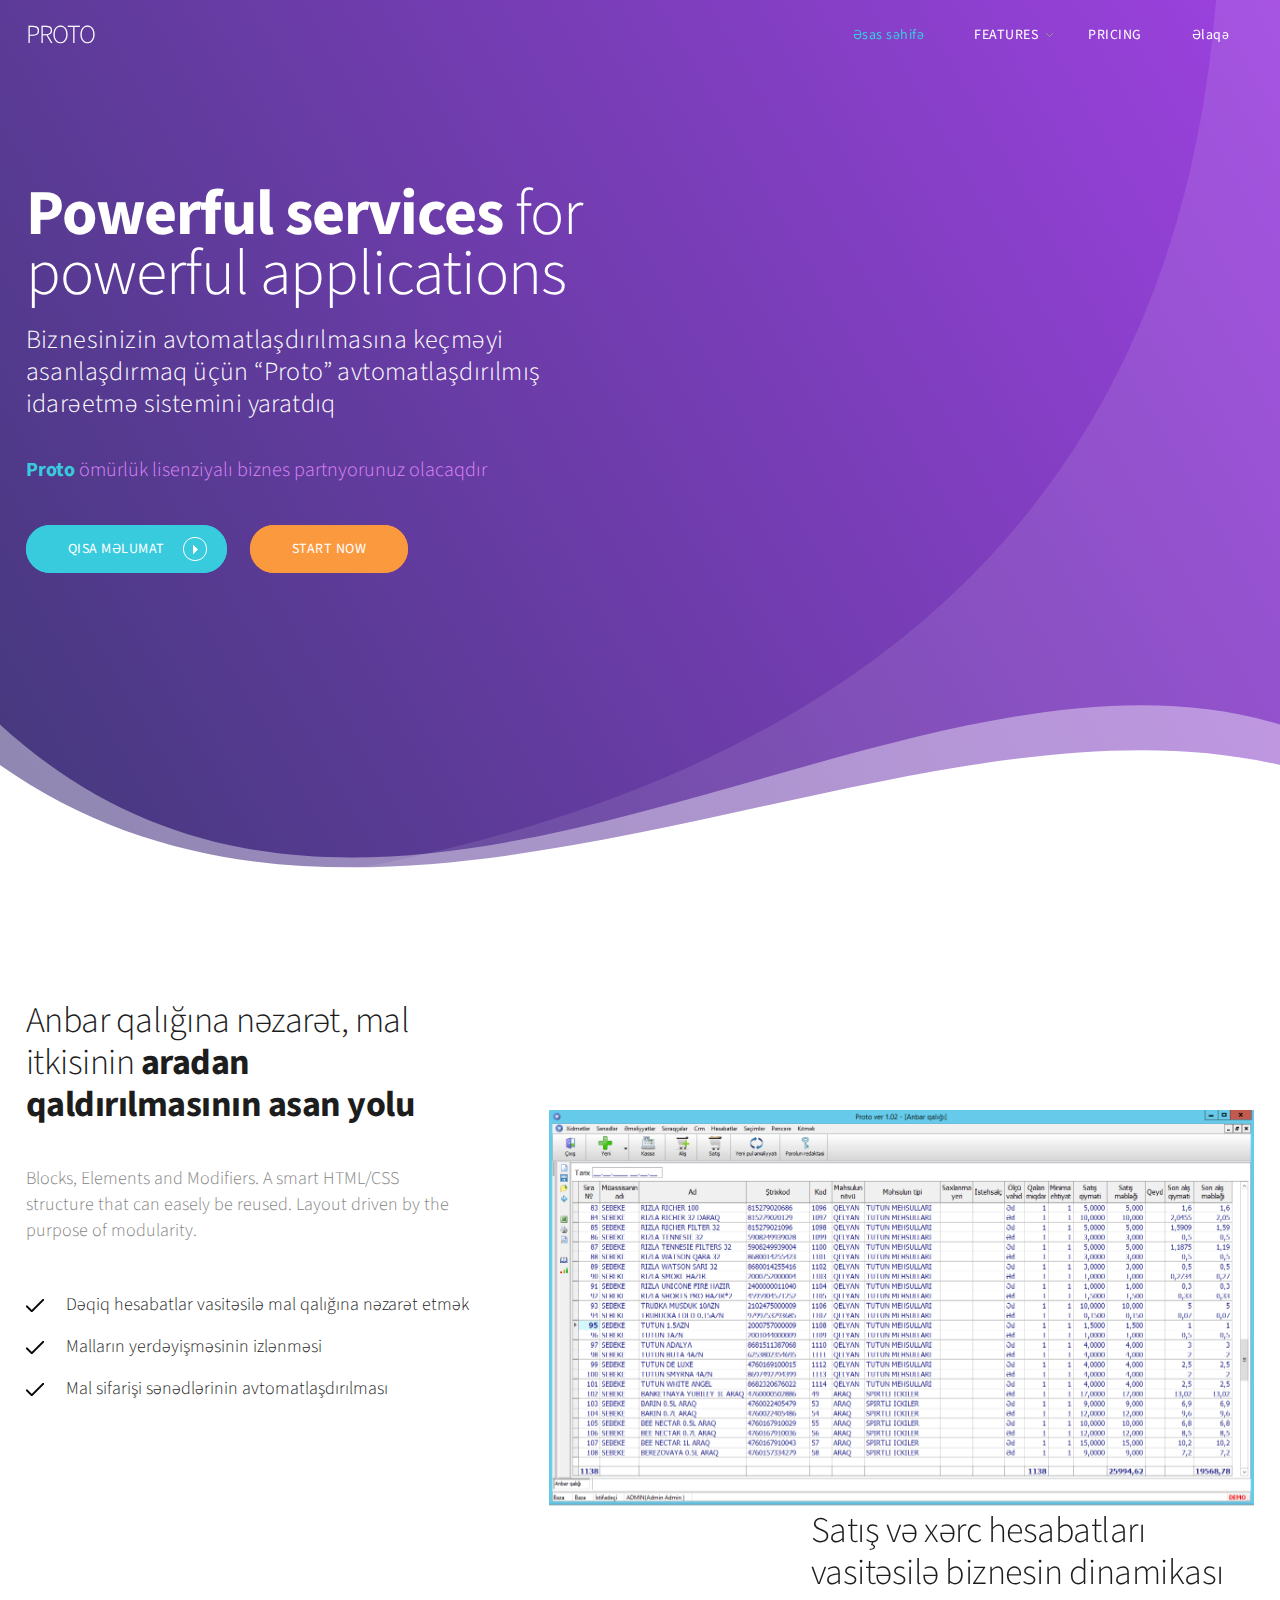
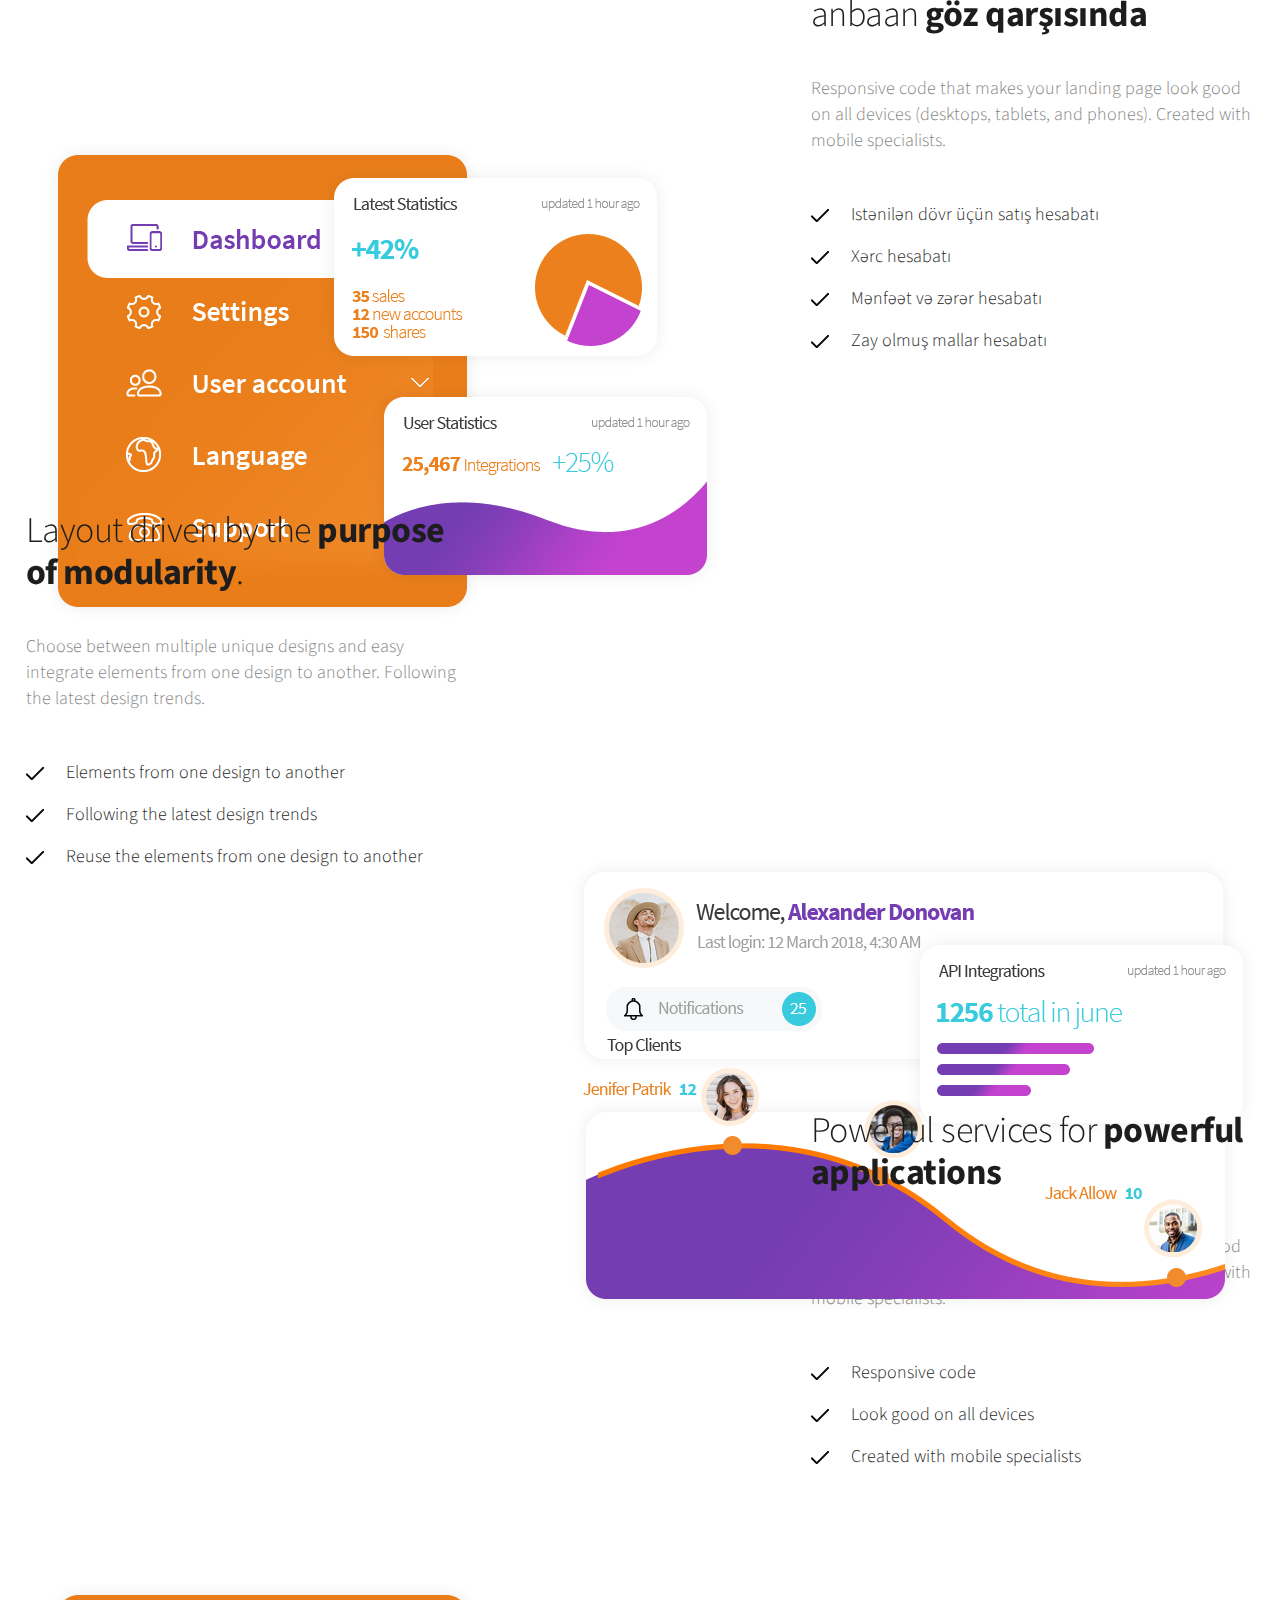
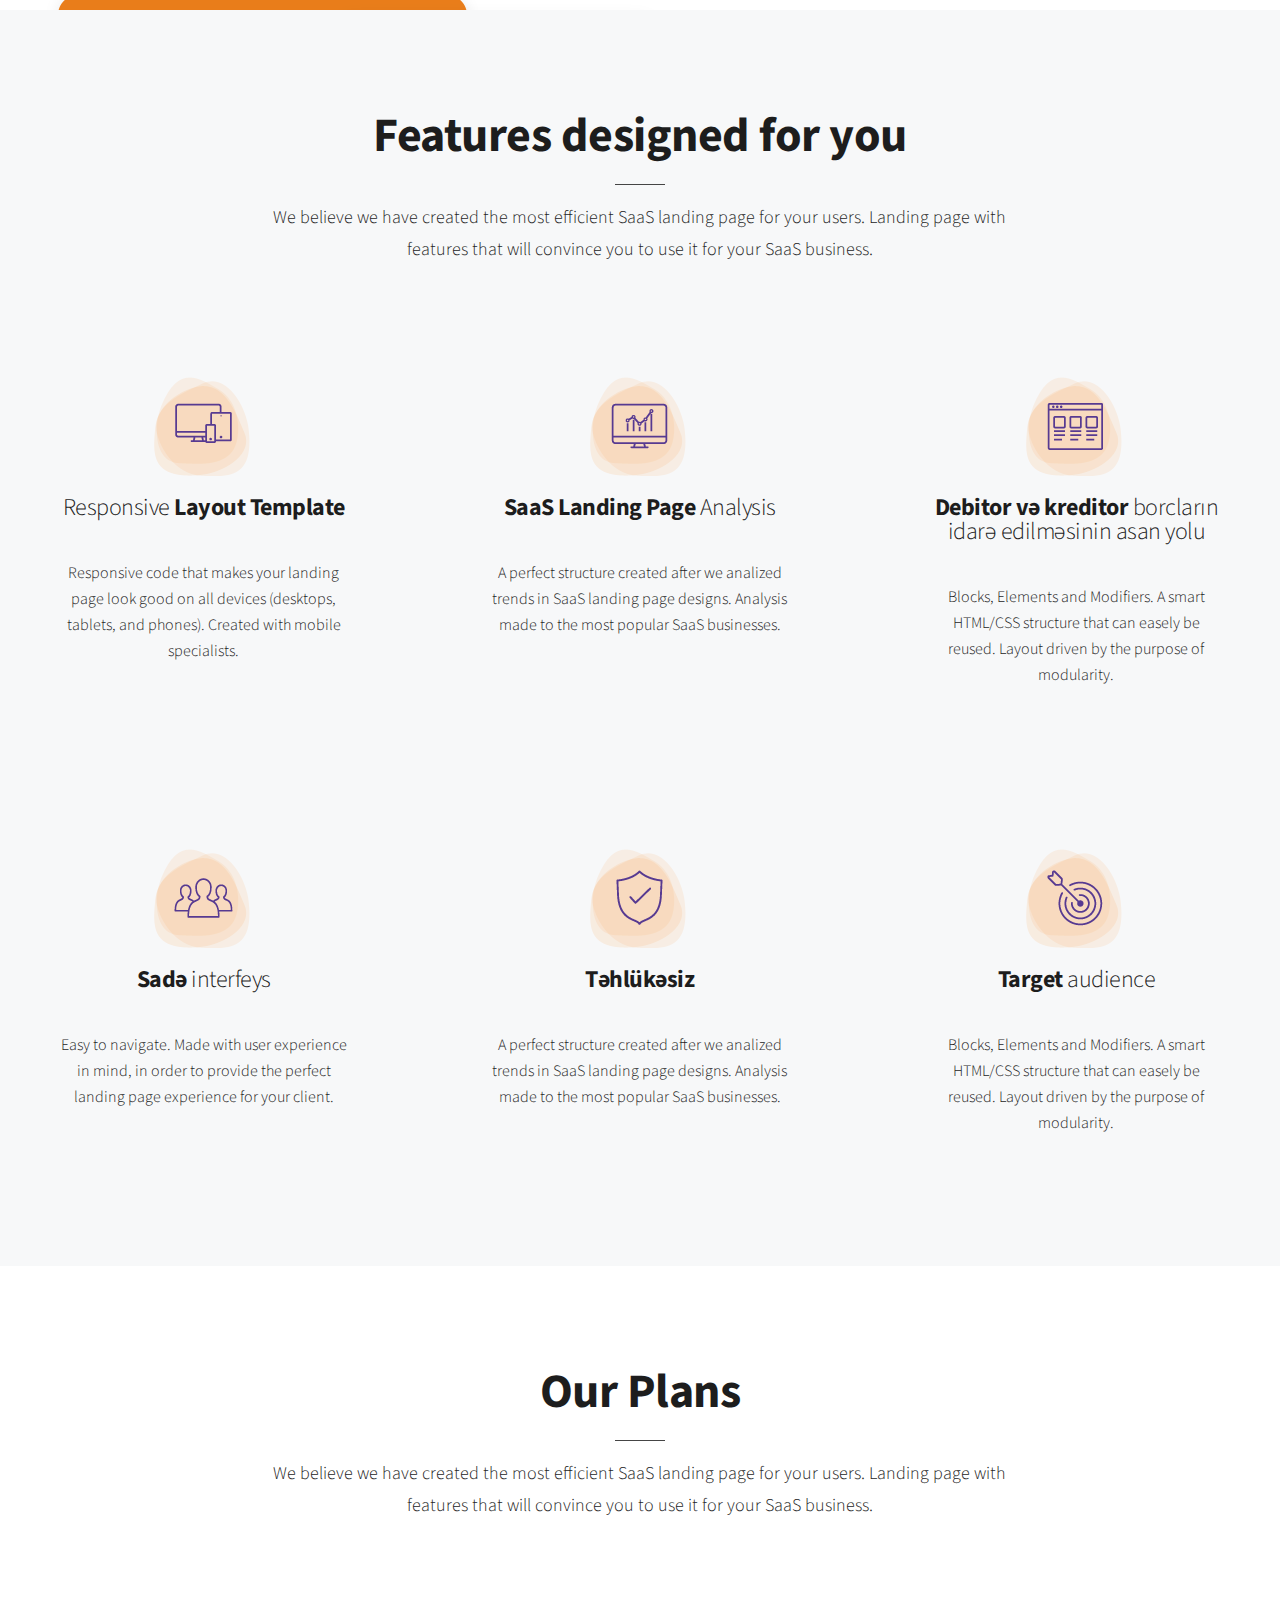
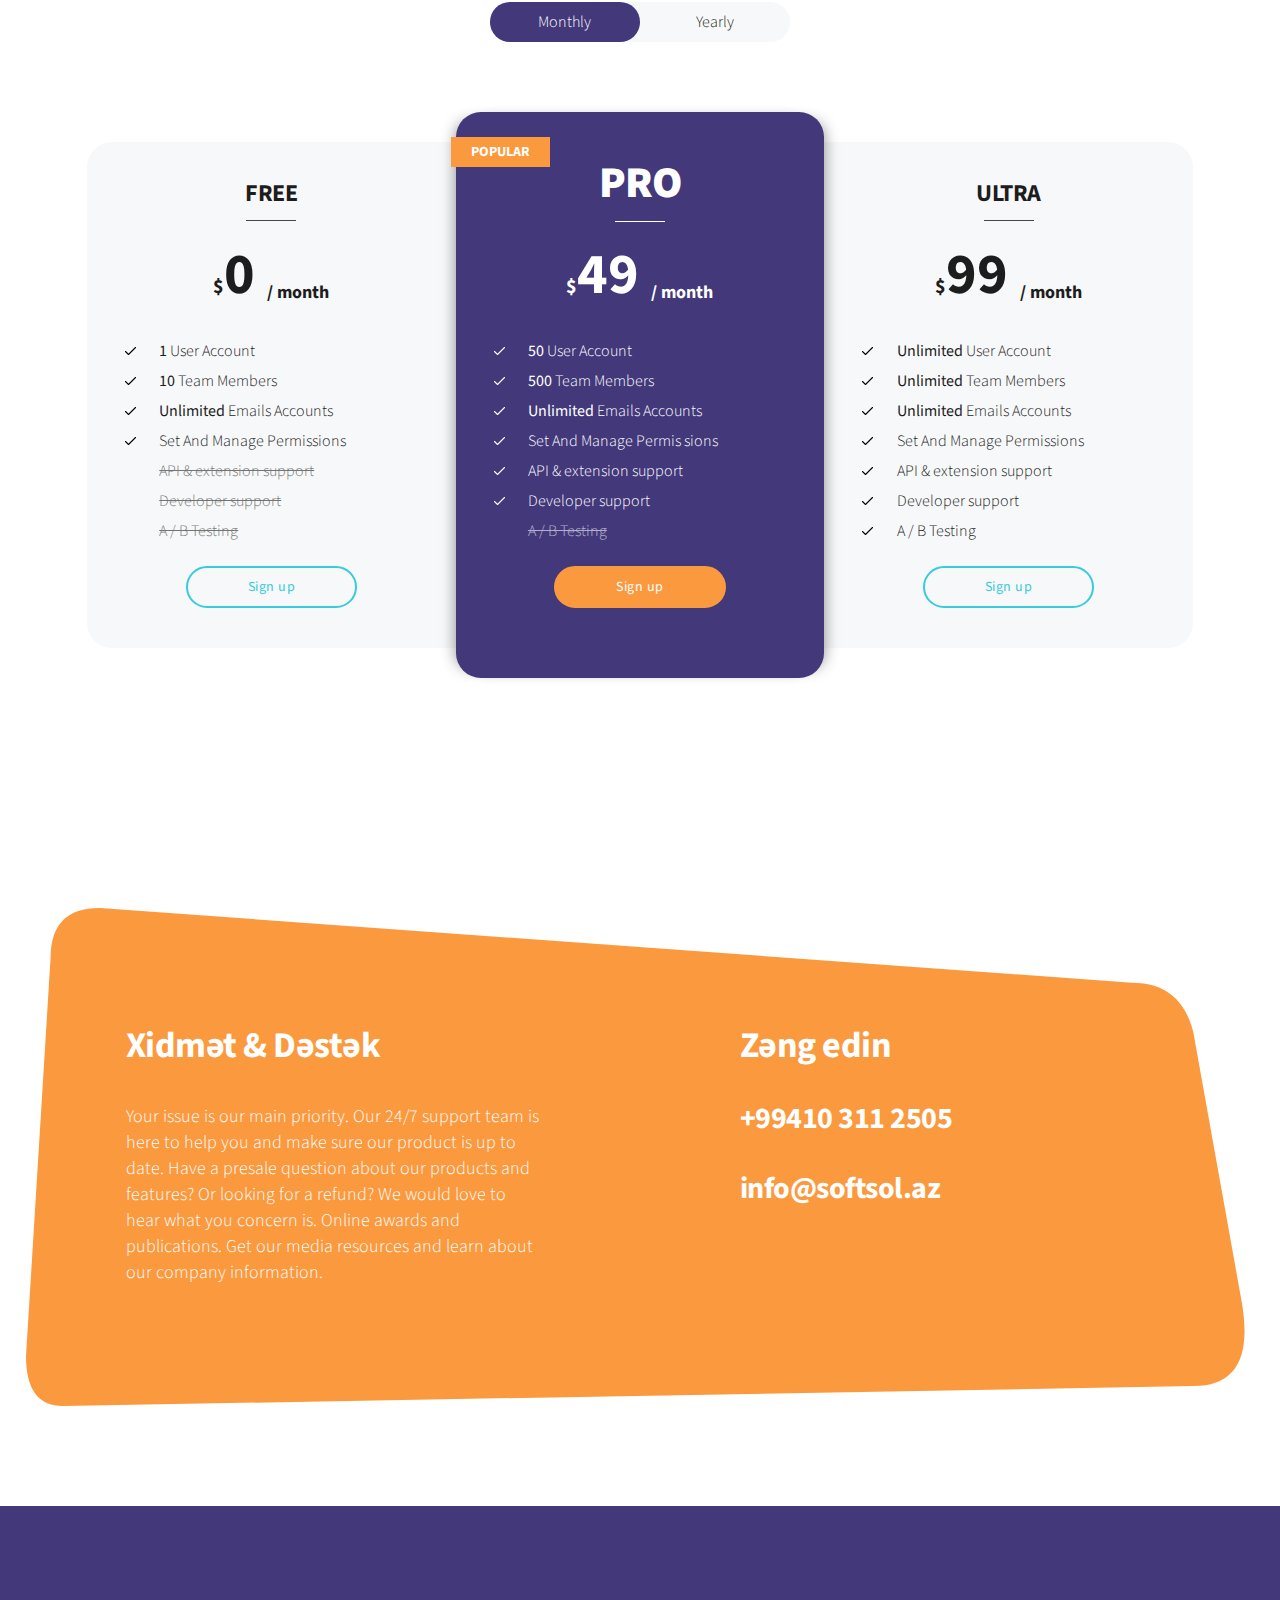
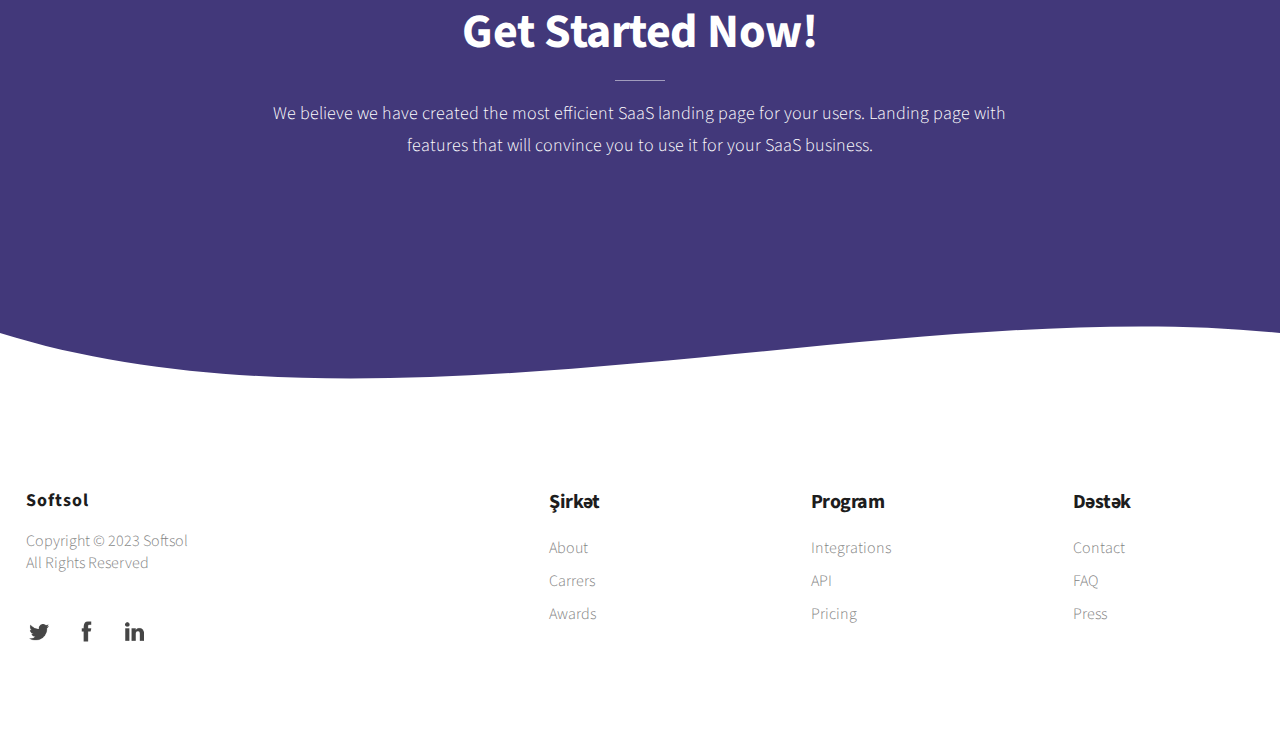
==== proto/index.html @ 04118637 "update content" ====
<!DOCTYPE html>
<head>
<meta http-equiv="Content-Type" content="text/html; charset=utf-8" />
<meta name="viewport" content="width=device-width; initial-scale=1; maximum-scale=1" />
<meta name="author" content="SmartTemplates" />
<meta name="description" content="landing page template for saas companies" />
<meta name="keywords" content="landing page template, saas landing page template, saas website template, one page saas template" />
<title>Proto | Anbar və ticarət</title>
<link rel="stylesheet" href="css/swiper.css">
<link rel="stylesheet" href="style.css">
<link href="https://fonts.googleapis.com/css?family=Source+Sans+Pro:300,400,700,900" rel="stylesheet"> 
</head>
<body>
	<header class="header">
		<div class="header__content header__content--fluid-width">
			<div class="header__logo-title">PROTO</div>
			<nav class="header__menu">                                                                   
				<ul>
					<li><a class="selected header-link" href="#intro">Əsas səhifə</a></li>
					<li class="menu-item-has-children"><a href="#features" class="header-link">FEATURES</a>
						<ul class="sub-menu">
							<li><a href="#about" class="header-link">Anbar qalığı</a></li>
							<li><a href="#about2" class="header-link">Gəlir hesabatı</a></li>
							<li><a href="#support" class="header-link">Alacaq və Verəcək</a></li>
						</ul>
					</li>
					<li><a href="#pricing" class="header-link">PRICING</a></li>
					<li><a href="#support" class="header-link">Əlaqə</a></li><!-- 
					<li class="header__btn header__btn--login modal-toggle" data-openpopup="signuplogin" data-popup="login"><a href="#">LOGIN</a></li>
					<li class="header__btn header__btn--signup modal-toggle" data-openpopup="signuplogin" data-popup="signup"><a href="#">GET STARTED</a></li>		 -->	
				</ul>
			</nav> 
		</div>		
	</header>

	<!-- Section -- intro -->
	<section class="section section--intro" id="intro">
			<div class="section__content section__content--fluid-width section__content--intro">
				<div class="intro">
				    <div class="intro__content">
					<div class="intro__title"><span>Powerful services</span> for powerful applications</div>
					<div class="intro__subtitle">Biznesinizin avtomatlaşdırılmasına keçməyi asanlaşdırmaq üçün “Proto” avtomatlaşdırılmış idarəetmə sistemini yaratdıq</div>
					<div class="intro__description"> <span>Proto</span> ömürlük lisenziyalı biznes partnyorunuz olacaqdır</div>
					<div class="intro__buttons intro__buttons--left">
						<a href="index.html" class="btn btn--blue-bg btn--play modal-toggle" data-openpopup="animation">QISA MƏLUMAT</a>
						<a href="index.html" class="btn btn--orange-bg">START NOW</a>
					</div>
				    </div>	
				</div>
			</div>
			<div class="intro-animation">
				<img src="images/intro-animation.png" alt="" title=""/>
			</div>
			<svg class="svg-intro-bottom" xmlns="http://www.w3.org/2000/svg" viewBox="0 0 100 100" preserveAspectRatio="none">
				<path d="M0,70 C30,130 70,50 100,70 L100,100 0,100 Z" fill="#ffffff"/>
			</svg>
			<svg class="svg-intro-bottom-2" xmlns="http://www.w3.org/2000/svg" viewBox="0 0 100 100" preserveAspectRatio="none">
				<path d="M0,70 C30,130 70,50 100,70 L100,100 0,100 Z" fill="#ffffff" fill-opacity="0.4"/>
			</svg>
			<svg class="svg-intro-bottom-3" xmlns="http://www.w3.org/2000/svg" viewBox="0 0 100 100" preserveAspectRatio="none">
				<path d="M95,0 Q90,90 10,100 L100,100 100,0 Z" fill="#ffffff" fill-opacity="0.1"/>
			</svg>
	</section>
	
	<!-- Section -- about -->
	<section class="section section--about" id="about">

			<div class="section__content section__content--fluid-width section__content--about">
				<div class="grid grid--5col grid--about">
				
					<div class="grid__item grid__item--x2">
						<h3 class="grid__title">Anbar qalığına nəzarət, mal itkisinin <span>aradan qaldırılmasının asan yolu </span></h3>
						<p class="grid__text">Blocks, Elements and Modifiers. A smart HTML/CSS structure that can easely be reused. Layout driven by the purpose of modularity.</p>
						<ul class="grid__list">
							<li>Dəqiq hesabatlar vasitəsilə mal qalığına nəzarət etmək</li> 
							<li>Malların yerdəyişməsinin izlənməsi</li> 
							<li>Mal sifarişi sənədlərinin avtomatlaşdırılması</li> 
						</ul>
						
					</div>
					<div class="grid__item grid__item--x3">
						<div class="grid__image grid__image--right" data-paroller-factor="0.2" data-paroller-type="foreground" data-paroller-direction="vertical"><img src="images/desktop-frame-about.png" alt="" title=""/></div>
					</div>
				</div>
			</div>
		
	</section>
	<!-- Section -- about -->
	<section class="section section--about">

			<div class="section__content section__content--fluid-width section__content--about">
				<div class="grid grid--5col grid--about">
				
					<div class="grid__item grid__item--x2 grid__item--floated-right">
						<h3 class="grid__title">Satış və xərc hesabatları vasitəsilə biznesin dinamikası anbaan   <span>göz qarşısında</span></h3>
						<p class="grid__text">Responsive code that makes your landing page look good on all devices (desktops, tablets, and phones). Created with mobile specialists.</p>
						<ul class="grid__list">
							<li>Istənilən dövr üçün satış hesabatı</li> 
							<li>Xərc hesabatı</li> 
							<li>Mənfəət və zərər hesabatı</li> 
							<li>Zay olmuş mallar hesabatı</li> 
						</ul>
						
					</div>
					<div class="grid__item grid__item--x3">
						<div class="grid__image grid__image--left" data-paroller-factor="0.2" data-paroller-type="foreground" data-paroller-direction="vertical"><img src="images/desktop-frame-about-2.png" alt="" title=""/></div>
					</div>

				</div>
			</div>
		
	</section>
	<!-- Section -- about -->
	<section class="section section--about" id="about2">

			<div class="section__content section__content--fluid-width section__content--about">
				<div class="grid grid--5col grid--about">
				
					<div class="grid__item grid__item--x2">
						<h3 class="grid__title">Layout driven by the <span>purpose of modularity</span>.</h3>
						<p class="grid__text">Choose between multiple unique designs and easy integrate elements from one design to another. Following the latest design trends.</p>
						<ul class="grid__list">
							<li>Elements from one design to another</li> 
							<li>Following the latest design trends</li> 
							<li>Reuse the elements from one design to another</li> 
						</ul>
						
					</div>
					<div class="grid__item grid__item--x3">
						<div class="grid__image grid__image--right" data-paroller-factor="0.2" data-paroller-type="foreground" data-paroller-direction="vertical"><img src="images/desktop-frame-about-3.png" alt="" title=""/></div>
					</div>
				</div>
			</div>
		
	</section>

	<section class="section section--about">

			<div class="section__content section__content--fluid-width section__content--about">
				<div class="grid grid--5col grid--about">
				
					<div class="grid__item grid__item--x2 grid__item--floated-right">
						<h3 class="grid__title">Powerful services for <span>powerful applications</span></h3>
						<p class="grid__text">Responsive code that makes your landing page look good on all devices (desktops, tablets, and phones). Created with mobile specialists.</p>
						<ul class="grid__list">
							<li>Responsive code</li> 
							<li>Look good on all devices</li> 
							<li>Created with mobile specialists</li> 
						</ul>
						
					</div>
					<div class="grid__item grid__item--x3">
						<div class="grid__image grid__image--left" data-paroller-factor="0.2" data-paroller-type="foreground" data-paroller-direction="vertical"><img src="images/desktop-frame-about-2.png" alt="" title=""/></div>
					</div>

				</div>
			</div>
		
	</section>
	
	<!-- Section -- features -->
	<section class="section section--features" id="features">

			<div class="section__content section__content--fluid-width section__content--features">
			        <h2 class="section__title section__title--centered">Features designed for you</h2>
				<div class="section__description section__description--centered">
				We believe we have created the most efficient SaaS landing page for your users. Landing page with features that will convince you to use it for your SaaS business.
				</div>
				<div class="grid grid--3col grid--features">
				
					<div class="grid__item">
						<div class="grid__icon"><img src="images/icons/icons-64-violet/responsive-64.png" alt="" title=""/></div>
						<h3 class="grid__title"><span>Responsive</span> Layout Template</h3>
						<p class="grid__text">Responsive code that makes your landing page look good on all devices (desktops, tablets, and phones). Created with mobile specialists.</p>
					</div>
					
					<div class="grid__item">
						<div class="grid__icon"><img src="images/icons/icons-64-violet/desktop-chart-64.png" alt="" title=""/></div>
						<h3 class="grid__title">SaaS Landing Page <span>Analysis</span></h3>
						<p class="grid__text">A perfect structure created after we analized trends in SaaS landing page designs. Analysis made to the most popular SaaS businesses.</p>
					</div>
					
					<div class="grid__item">
						<div class="grid__icon"><img src="images/icons/icons-64-violet/browser-64.png" alt="" title=""/></div>
						<h3 class="grid__title">Debitor və kreditor  <span>borcların idarə edilməsinin asan yolu</span> </h3>
						<p class="grid__text">Blocks, Elements and Modifiers. A smart HTML/CSS structure that can easely be reused. Layout driven by the purpose of modularity.</p>
					</div>	

				</div>
				
				<div class="grid grid--3col grid--features">
				
					
					<div class="grid__item">
						<div class="grid__icon"><img src="images/icons/icons-64-violet/users-64.png" alt="" title=""/></div>
						<h3 class="grid__title">Sadə <span>interfeys</span></h3>
						<p class="grid__text">Easy to navigate. Made with user experience in mind, in order to provide the perfect landing page experience for your client.</p>
					</div>
					
					<div class="grid__item">
						<div class="grid__icon"><img src="images/icons/icons-64-violet/security-64.png" alt="" title=""/></div>
						<h3 class="grid__title">Təhlükəsiz <span></span></h3>
						<p class="grid__text">A perfect structure created after we analized trends in SaaS landing page designs. Analysis made to the most popular SaaS businesses.</p>
					</div>
					
					<div class="grid__item">
						<div class="grid__icon"><img src="images/icons/icons-64-violet/target-64.png" alt="" title=""/></div>
						<h3 class="grid__title">Target <span>audience</span></h3>
						<p class="grid__text">Blocks, Elements and Modifiers. A smart HTML/CSS structure that can easely be reused. Layout driven by the purpose of modularity.</p>
					</div>

				</div>
			</div>

			
	</section>	
	

	
	<!-- Section -- pricing -->
	<section class="section" id="pricing">

			<div class="section__content section__content--fluid-width section__content--padding">
			        <h2 class="section__title section__title--centered">Our Plans</h2>
				<div class="section__description section__description--centered">
				We believe we have created the most efficient SaaS landing page for your users. Landing page with features that will convince you to use it for your SaaS business.
				</div>
				
					
					<div class="pricing">
						<div class="pricing__switcher switcher">
							<div class="switcher__buttons">
								<div class="switcher__button switcher__button--enabled">Monthly</div> 
								<div class="switcher__button">Yearly</div>
								<div class="switcher__border"></div>
							</div>
							
						</div>

					
						<div class="pricing__plan">
							<h3 class="pricing__title">FREE</h3>   
							<div class="pricing__values">
								<div class="pricing__value pricing__value--show"><span>$</span>0 <b>/ month</b></div>
								<div class="pricing__value pricing__value--hide pricing__value--hidden"><span>$</span>0 <b>/ yearly</b></div>
							</div>	
							<ul class="pricing__list">
								<li><b>1</b> User Account</li>
								<li><b>10</b> Team Members</li>
								<li><b>Unlimited</b> Emails Accounts</li>	
								<li>Set And Manage Permissions</li>
								<li class="disabled">API &amp; extension support</li>	
								<li class="disabled">Developer support</li>
					 			<li class="disabled">A / B Testing</li>			
							</ul> 
							<a class="pricing__signup" href="#">Sign up</a>
						</div>
						<div class="pricing__plan pricing__plan--popular">
						         <div class="pricing__badge-bg"></div>
							 <div class="pricing__badge-text">POPULAR</div>
							<h3 class="pricing__title">PRO</h3>       
							<div class="pricing__values">
								<div class="pricing__value pricing__value--show"><span>$</span>49 <b>/ month</b></div>
								<div class="pricing__value pricing__value--hide pricing__value--hidden"><span>$</span>529 <b>/ yearly</b></div>
							</div>
							<ul class="pricing__list">
								<li><b>50</b> User Account</li>
								<li><b>500</b> Team Members</li>
								<li><b>Unlimited</b> Emails Accounts</li>	
								<li>Set And Manage Permis sions</li>
								<li>API &amp; extension support</li>	
								<li>Developer support</li>
					 			<li class="disabled">A / B Testing</li>		
							</ul> 
							<a class="pricing__signup" href="#">Sign up</a>
						</div>
						<div class="pricing__plan">
							<h3 class="pricing__title">ULTRA</h3>       
							<div class="pricing__values">
								<div class="pricing__value pricing__value--show"><span>$</span>99 <b>/ month</b></div>
								<div class="pricing__value pricing__value--hide pricing__value--hidden"><span>$</span>900 <b>/ yearly</b></div>
							</div>
							<ul class="pricing__list">
								<li><b>Unlimited</b> User Account</li>
								<li><b>Unlimited</b> Team Members</li>
								<li><b>Unlimited</b> Emails Accounts</li>	
								<li>Set And Manage Permissions</li>
								<li>API &amp; extension support</li>	
								<li>Developer support</li>
					 			<li>A / B Testing</li>
			
							</ul> 
							<a class="pricing__signup" href="#">Sign up</a>
						</div> 	
					</div>
				
				<div class="clear"></div>
			</div>
		
	</section>
	
	
	
	
	<!-- Section -->
	<section class="section" id="support">
			<div class="section__content section__content--fluid-width section__content--padding">	
				<div class="grid grid--2col grid--support">
					<div class="grid__item grid__item--padding">
						
						<h3 class="grid__title">Xidmət &amp; Dəstək</h3>
						<p class="grid__text">Your issue is our main priority. Our 24/7 support team is here to help you and make sure our product is up to date. Have a presale question about our products and features? Or looking for a refund? We would love to hear what you concern is. Online awards and publications. Get our media resources and learn about our company information.</p>
					</div>
					<div class="grid__item grid__item--padding">

						<h3 class="grid__title">Zəng edin</h3>
						<!-- <p> -->
							<h2>+99410 311 2505</h2>
							<h2>info@softsol.az</h2>
						<!-- </p> -->
					</div>
					<svg class="svg-support-bottom" xmlns="http://www.w3.org/2000/svg" viewBox="0 0 100 100" preserveAspectRatio="none">
					<path d="M0,90 Q0,100 3,100 L95,96 Q100,96 99,80 L95,25 Q94,15 90,15 L6,0 Q2,0 2,10 Z" fill="#fb993e"/>
					</svg>
				</div>
				<div class="clear"></div>
			</div>
		
	</section>
	
	
	<!-- Section -->
<!-- 	<section class="section section--clients" id="clients">
			<div class="section__content section__content--fluid-width">				
				<div class="grid grid--5col">
				
					<div class="grid__item">
						<div class="grid__client-logo"><a href="#"><img src="images/clients/clients-logo1.png" alt="" title=""/></a></div>
					</div>
					<div class="grid__item">
						<div class="grid__client-logo"><a href="#"><img src="images/clients/clients-logo2.png" alt="" title=""/></a></div>
					</div>
					<div class="grid__item">
						<div class="grid__client-logo"><a href="#"><img src="images/clients/clients-logo3.png" alt="" title=""/></a></div>
					</div>
					<div class="grid__item">
						<div class="grid__client-logo"><a href="#"><img src="images/clients/clients-logo4.png" alt="" title=""/></a></div>
					</div>
					<div class="grid__item">
						<div class="grid__client-logo"><a href="#"><img src="images/clients/clients-logo5.png" alt="" title=""/></a></div>
					</div>
				</div>

			</div>
			<svg class="svg-cta-top" xmlns="http://www.w3.org/2000/svg" viewBox="0 0 100 100" preserveAspectRatio="none">
				<path d="M0,70 C30,130 70,50 100,70 L100,100 0,100 Z" fill="#42387a"/>
			</svg>
	</section> -->
	
	<!-- Section -->
	<section class="section section--cta" id="cta">
			<div class="section__content section__content--fluid-width section__content--padding section__content--cta">
			        <h2 class="section__title section__title--centered section__title--cta">Get Started Now!</h2>
				<div class="section__description section__description--centered section__description--cta">
				We believe we have created the most efficient SaaS landing page for your users. Landing page with features that will convince you to use it for your SaaS business.
				</div>
				<!-- <div class="intro__buttons intro__buttons--centered">
				<a href="index.html" class="btn btn--orange-bg">CREATE AN ACCOUNT</a>
				</div> -->
			</div>
			<svg class="svg-cta-bottom" xmlns="http://www.w3.org/2000/svg" viewBox="0 0 100 100" preserveAspectRatio="none">
				<path d="M0,70 C30,130 70,50 100,70 L100,100 0,100 Z" fill="#ffffff"/>
			</svg>
	</section>

	
	<footer class="footer" id="footer">
			<div class="footer__content footer__content--fluid-width footer__content--svg">
			
				<div class="grid grid--5col">
				
					<div class="grid__item grid__item--x2">
						<h3 class="grid__title grid__title--footer-logo">Softsol</h3>
						<p class="grid__text grid__text--copyright">Copyright &copy; 2023 Softsol  <br />All Rights Reserved</p>
						<ul class="grid__list grid__list--sicons">
								<li><a href="#"><img src="images/social/black/twitter.png" alt="" title=""/></a></li>
								<li><a href="#"><img src="images/social/black/facebook.png" alt="" title=""/></a></li>
								<li><a href="#"><img src="images/social/black/linkedin.png" alt="" title=""/></a></li>
						</ul>
					</div>
					<div class="grid__item">
						<h3 class="grid__title grid__title--footer">Şirkət</h3>
						<ul class="grid__list grid__list--fmenu">
								<li><a href="#">About</a></li>
								<li><a href="#">Carrers</a></li>
								<li><a href="#">Awards</a></li>
						</ul>
					</div>
					<div class="grid__item">
						<h3 class="grid__title grid__title--footer">Program</h3>
						<ul class="grid__list grid__list--fmenu">
	
								<li><a href="#">Integrations</a></li>
								<li><a href="#">API</a></li>
								<li><a href="#">Pricing</a></li>
						</ul>
					</div>
					<div class="grid__item">
						<h3 class="grid__title grid__title--footer">Dəstək</h3>
						<ul class="grid__list grid__list--fmenu">
								<li><a href="#">Contact</a></li>
								<li><a href="#">FAQ</a></li>
								<li><a href="#">Press</a></li>
								
						</ul>
					</div>
					
				</div>
				
				
			</div>


	</footer>
	

	  <section class="modal modal--signuplogin">
		<div class="modal__overlay modal__overlay--toggle"></div>
		<div class="modal__wrapper modal-transition">
		  
		<div class="modal__body">
		        
			<div class="modal__content modal__content--login">
				<div class="modal__info">
					<h2 class="modal__title">First time here?</h2>
					<div class="modal__descr">Join now and get <span>20% OFF</span> for all products</div>
					<ul class="modal__list">
					<li>premium access to all products</li>
					<li>free testing tools</li>
					<li>unlimited user accounts</li>
					</ul>
					<button class="modal__switch modal__switch--signup" data-popup="signup">Signup</button>
				</div>
				<div class="modal__form form">
					<h2 class="form__title">Login</h2>
						<form class="form__container" id="LoginForm" method="post" action="https://www.vegathemes.net/lateral/Demo02/index.html">
						
						<div class="form__row">
								<label class="form__label" for="namec">Name</label>
							<input name="namec" id="namec" class="form__input" type="text"/>
							<span class="form__row-border"></span>
						</div>
						<div class="form__row">
								<label class="form__label">Email</label>
							<input name="emailc" class="form__input" type="text"/>	
							<span class="form__row-border"></span>									
						</div>
						
						<div class="modal__checkbox"><input id="remember" name="remember" value="remember" checked type="checkbox"><label for="remember">Keep me Signed in</label></div>
						<div class="modal__switch modal__switch--forgot" data-popup="forgot">Forgot Password?</div>
						<input type="submit" name="submit" class="form__submit btn btn--green-bg" id="submitl" value="LOGIN" />
						</form>
				</div>
			</div>  <!-- End Modal login -->
			
			<div class="modal__content modal__content--forgot">
				<div class="modal__form form">
					<h2 class="form__title">Forgot Password</h2>
						<form class="form__container" id="ForgotForm" method="post" action="https://www.vegathemes.net/lateral/Demo02/index.html">
						<div class="form__row">
							<label class="form__label">Email</label>
							<input name="emailf" class="form__input" type="text"/>	
							<span class="form__row-border"></span>									
						</div>
						<input type="submit" name="submit" class="form__submit btn btn--green-bg" id="submitf" value="RESET PASSWORD" />
						</form>
				</div>
				<div class="modal__info">
					<h2 class="modal__title">We got you covered</h2>
					<div class="modal__descr">A new password will be sent by email. Remembered your password?</div>
					<button class="modal__switch modal__switch--signup" data-popup="login">Login</button>
				</div>
			</div>  <!-- End Modal login -->
			
			
			<div class="modal__content modal__content--signup">
				<div class="modal__form form">
					<h2 class="form__title">Signup</h2>
						<form class="form__container" id="SignupForm" method="post" action="https://www.vegathemes.net/lateral/Demo02/index.html">
						<div class="form__row">
							<label class="form__label" for="names">Username</label>
							<input name="namec" id="names" class="form__input" type="text"/>
							<span class="form__row-border"></span>
						</div>
						<div class="form__row">
							<label class="form__label">Email</label>
							<input name="emails" class="form__input" type="text"/>	
							<span class="form__row-border"></span>									
						</div>
						<div class="form__row">
							<label class="form__label" for="pass">Password</label>
							<input name="pass" id="pass" class="form__input" type="password"/>
							<span class="form__row-border"></span>
						</div>
						<input type="submit" name="submit" class="form__submit btn btn--green-bg" id="submit" value="SIGNUP" />
						</form>
				</div>
				<div class="modal__info">
					<h2 class="modal__title">Allready have an account?</h2>
					<div class="modal__descr">Login now and starting using our <span>amazing</span> products</div>
					<ul class="modal__list">
					<li>premium access to all products</li>
					<li>free testing tools</li>
					<li>unlimited user accounts</li>
					</ul>
					<button class="modal__switch modal__switch--login" data-popup="login">Login</button>
				</div>
			</div>  <!-- End Modal signup -->
			
		</div>
		  
		</div>
	  </section>    <!-- Modal for Login and Signup -->
	  
	   <section class="modal modal--animation">
		<div class="modal__overlay modal__overlay--toggle"></div>
			<div class="modal__wrapper modal__wrapper--image modal-transition">
				<div class="modal__body">
					<button class="modal__close modal__overlay--toggle"><span></span></button>
					<div class="modal__header">How it works animation</div>
					
					<div class="modal__image">
						<img src="images/intro-animation.gif" alt="" title=""/>
					</div>
				</div>
			</div>
	  </section>    <!-- Modal for animation -->
<script src="js/jquery-3.3.1.min.js"></script>
<script src="js/jquery.paroller.min.js"></script>
<script src="js/jquery.custom.js"></script>
<script src="js/swiper.min.js"></script>
<script src="js/swiper.custom.js"></script>
<script src="js/menu.js"></script>
</body>

</html>
---- proto/style.css ----
/*------------------------------------------------------------------
[Main Stylesheet]

Author:	SmartTemplates
Version:	1.0
Created:	05 June 2018
Last updated:	05 June 2018
Template:	LATERAL | Landing page templates for SAAS companies
-------------------------------------------------------------------*/

/*----------------------------------------------------------------- 
[Table of Contents]

1. RESET
2. GENERAL
	2-1 HEADINGS
3. HEADER
4. SECTION
5. GRID
	5.1 GRID ELEMENTS
6. BUTTONS
7. CUSTOM SECTIONS 
	7.1 CUSTOM SECTION - INTRO
	7.2 CUSTOM SECTION - ABOUT	
	7.3 CUSTOM SECTION - FEATURES
	7.4 CUSTOM SECTION - TESTIMONIALS 
	7.5 CUSTOM SECTION - PRICING 
	7.6 CUSTOM SECTION - CTA 
	7.7 CUSTOM SECTION - HOW IT WORKS (HIW)
	7.8 CUSTOM SECTION - SUPPORT
	7.9 CUSTOM SECTION - CLIENTS
	7.10 CUSTOM SECTION - CONTACT
	7.11 CUSTOM SECTION - LOGIN/SIGNUP MODAL
8. FOOTER
9. MEDIA QUERIES
*/
/*===============================================*/
/* 1. RESET		 						 */
/*===============================================*/
@import "css/reset.css";
/*===============================================*/
/* 2. GENERAL		 						 */
/*===============================================*/	
html, body{
	width: 100%; 
	height:100%;
}
body{
	font-family: 'Source Sans Pro', sans-serif;
	padding:0;
	font-size:16px;
	margin:0 auto;
	color:#1d1d1d;
	background-color:#fff;
	font-weight:300;
}
.clear{
	clear:both;
}
p{
	padding:0;
	margin:0px;
	text-align:left;
	line-height:26px;
}
a{
	text-decoration:none;
	color:#38cbdd; 
}
blockquote{
	font-style:italic;
	font-size:24px;
	padding:0 5%;
	margin:40px 0 60px 0;
	line-height:34px;
	position:relative;
	text-align:center;
}
blockquote:after {
    content:' ';
    position: absolute;
    display:block;
    width: 10%;
    margin: 20px 40%;
    border:1px solid #e76b71;
} 
a img{
	border:none;
}
a:hover{
	text-decoration:none;
	color:#212121;
}
img.responsive_image{
	max-width:100%;
	display:block;
	margin:auto auto 20px auto;
}
/*---------------------------*/
/* 2-1. HEADINGS             */
/*---------------------------*/	
h1, h2, h3, h4, h5, h6{
	font-weight:700;
	letter-spacing:-0.5px;
	padding:0 0 40px 0;
	margin:0;
}
h1{
	font-size:40px;
}
h2{
	font-size:30px;
}
h3{
	font-size:22px;
}
h4{
	font-size:20px;
}
h5{
	font-size:18px;
}
h6{
	font-size:16px;
}
/*===============================================*/
/* 3. HEADER 	 						 */
/*===============================================*/
/* BLOCK - header */
.header{
	width:100%;
	height:70px;
	-webkit-transition: all 0.5s;
	-moz-transition: all 0.5s;
	transition: all 0.5s;
	position: fixed;
	top: 0px;
	left:0px;
	z-index: 999;
}
/* MODIFIER - header */
.header--sticky{
	background-color:#fff;
    box-shadow: 0 4px 10px 0px rgba(0,0,0,0.03);
    -moz-box-shadow: 0 4px 10px 0px rgba(0,0,0,0.03);
    -webkit-box-shadow: 0 4px 10px 0px rgba(0,0,0,0.03);
}
/* ELEMENT - header__content */
.header__content{
	height:70px;
}
/* ELEMENT MODIFIER - header__content */
.header__content--fix-width{
	width:1240px;
	margin:auto;
	clear:both;
}
.header__content--fluid-width{
	width:80%;
	margin:auto;
	clear:both;
}
.header__logo-title{
	color:#fff;
	font-size:26px;
	letter-spacing:-1px;
	position:relative;
	float:left;
	top: 50%;
	left:0;
	transform: translateY(-50%);
	z-index:999;
}
.header--sticky .header__logo-title, .header--page .header__logo-title, .menu-open .header__logo-title{
	color:#000;
}
.header__logo-title span{
	font-weight:700;
}
/* ELEMENT - header__menu */
.header__menu {
  float:right;
}
.header__menu ul,
.header__menu ul li,
.header__menu ul li a {
  margin: 0;
  padding: 0;
  border: 0;
  list-style: none;
  line-height: 1;
  display: block;
  float:left;
  position: relative;
  -webkit-box-sizing: border-box;
  -moz-box-sizing: border-box;
  box-sizing: border-box;
	-webkit-tap-highlight-color: rgba(0,0,0,0);
	-webkit-tap-highlight-color: transparent;
}
.header__menu:after,
.header__menu > ul:after {
  content: ".";
  display: block;
  clear: both;
  visibility: hidden;
  line-height: 0;
  height: 0;
}
.menu-button {
  width:28px;
  height:20px;
  position: absolute;
  padding: 0px;
  font-size:20px;
  top:12px;
  right:6%;
  z-index:99999;
  display: none;
  cursor:pointer;
  border-bottom:1px solid #fff;
	-webkit-tap-highlight-color: rgba(0,0,0,0);
	-webkit-tap-highlight-color: transparent;
}
.menu-button:before {
  content: "";
  position: absolute;
  top: 6px;
  left: 0;
  width: 28px;
  height: 6px;
  z-index:999;
  border-top: 1px double #fff;
  border-bottom: 1px solid #fff;
}
.header__menu > ul > li {display:inline-block; padding:0; }
.header__menu > ul > li > a {
    height:70px;
	line-height:70px; 
	color:#fff; 
	font-size:14px;
	display:inline-block;
	letter-spacing: 0.5px;
	padding:0 25px; 
	margin:0;
	font-weight:400;
	overflow: hidden;
}
.header--sticky .header__menu > ul > li > a, .header--page .header__menu > ul > li > a {
	color:#000; 
}
.header--sticky .menu-button, .menu-open .menu-button{
	border-bottom:1px solid #000;
}
.header--sticky .menu-button:before, .menu-open .menu-button:before{
	border-bottom:1px solid #000;
	border-top: 1px double #000;
}
.header__menu > ul > li.header__btn > a {
    height:32px;
	line-height:30px; 
	-webkit-border-radius: 25px; 
	-moz-border-radius: 25px; 
	border-radius: 25px; 
	-webkit-transition: background-color 0.3s ease;
	-moz-transition: background-color 0.3s ease;
	transition: background-color 0.3s ease;
}
.header__menu > ul > li.header__btn--signup > a { 
	color:#fff; 
	background-color:#fb993e;
	padding:0 22px; 
	margin:19px 0 0 25px;
	border:1px #fb993e solid;
}
.header__menu > ul > li.header__btn--login > a {
	color:#38cbdd; 
	padding:0 22px; 
	margin:19px 0 0 25px;
	border:1px #38cbdd solid;
}
.header__menu ul li.header__btn--signup > a:hover{
	background:none; 
	border:1px #fb993e solid;
	color:#fb993e;
}
.header__menu ul li.header__btn--login > a:hover{
	background-color:#38cbdd; 
	color:#fff;
}
.header__menu ul li  a:hover, .header__menu ul li a.selected , .header__menu ul li a.active{
	color: #38cbdd;
}
.header__menu ul li.header__btn--signup a.active { 
	color:#fff; 
}
.header__menu ul li.header__btn--login a.active {
	color:#38cbdd; 
}
.header__menu ul li:hover{
	cursor:pointer;
}
.header__menu > ul > li.menu-item-has-children > a{
	background:url(images/drop-down.png) no-repeat 90% 50%;
}
.header__menu ul ul {
  position: absolute;
  left: 0px;
  top:55px;
  z-index:9999;
  visibility: hidden;
  text-align:left;
  padding:5px 0;
  background-color:#fff;
  -webkit-box-shadow: 0px 0px 10px 1px rgba(0,0,0,0.10);
  -moz-box-shadow:    0px 0px 10px 1px rgba(0,0,0,0.10); 
  box-shadow:         0px 0px 10px 1px rgba(0,0,0,0.10);
  -webkit-border-radius: 5px; 
  -moz-border-radius: 5px; 
  border-radius: 5px;  
  opacity:0;
	-webkit-transition: all 0.5s;
	-moz-transition: all 0.5s;
	transition: all 0.5s;
}
.header__menu ul ul.submenu-header-sticky{
    box-shadow: 0 4px 10px 0px rgba(0,0,0,0.03);
    -moz-box-shadow: 0 4px 10px 0px rgba(0,0,0,0.03);
    -webkit-box-shadow: 0 4px 10px 0px rgba(0,0,0,0.03);
   border-top-left-radius:0px;
   border-top-right-radius:0px;
   -webkit-border-top-left-radius:0px;
   -webkit-border-top-right-radius:0px;
}
.header__menu li:hover > ul {   
	visibility: visible;
	opacity: 1;
	-webkit-transition: all 0.5s;
	-moz-transition: all 0.5s;
	transition: all 0.5s;
	top:70px;
}
.header__menu ul ul ul {
  margin-left: 100%;
  top: 0;
}
.header__menu ul ul li a {
  width:200px;
  padding:0 15px;
  color:#231f20;   
  border-bottom:1px #f7f8f9 solid;
  margin:0 10px;
  font-size:14px;
  line-height:45px; height:45px;
}
.header__menu ul ul li a:hover{ color: #38cbdd; }
.header__menu ul ul li:last-child a {
 border-bottom:none; 
 }
/*===============================================*/
/* 4. SECTION 	 						 */
/*===============================================*/
/* BLOCK - section */
.section{
	width:100%;
	height:auto;
	float:left;
	clear:both;
}
/* BLOCK MODIFIER - section--page */
.section--page-top{
	padding-top:80px;
}
.section--page-bottom{
	padding-bottom:80px;
}
/* ELEMENT - section__content */
.section__content{
	clear:both;
}
/* ELEMENT MODIFIER section__content  */
.section__content--fix-width{
	width:1240px;
	margin:auto;
	clear:both;
}
.section__content--fluid-width{
	width:80%;
	margin:auto;
	clear:both;
}
.section__content--padding{
	padding:100px 0;
}
/* ELEMENT - section__title */
.section__title{
	font-size:48px;
	padding:0 0 40px 0;
	font-weight:700;
	line-height:52px;
}
/* ELEMENT MODIFIER section__title  */
.section__title--centered{
	width:100%;
	text-align:center;
	position:relative;
}
.section__title--centered:after {
    content:'';
    position:absolute;
    left:0;right:0;
    top:80%;
    margin:auto;
    width:50px;
    height:1px;
    background:#454545;
}

/* ELEMENT - section__description */
.section__description{
	font-size:18px;
	line-height:32px;
}
/* ELEMENT MODIFIER section__description  */
.section__description--centered{
	width:60%;
	margin:auto;
	text-align:center;
	padding:0 0 80px 0;
}
/*===============================================*/
/* 5. GRID 	 						 */
/*===============================================*/

/* BLOCK - grid */
.grid{
	width:100%;
	float:left;
	clear:both;
}
.grid__item--padding{
	 background-color:#f7f8f9;
}
.grid__item--centering{
	text-align:center;
	display: -webkit-box;
	display: -webkit-flex;
	display: -moz-box;
	display: -ms-flexbox;
	display: flex;
	-webkit-flex-align: center;
	-ms-flex-align: center;
	-webkit-align-items: center;
	align-items: center;
}

/* -----------------------------------------------------  */
 /* ELEMENT grid__item BASED ON BLOCK MODIFIER grid--2col  */
.grid--2col .grid__item{
	 float:left;
	 margin-right:80px;
	 margin-bottom:80px;
	           /* full width - space between cols / number of cols */
	 width: calc((100% - 80px) / 2); 
}
.grid--2col .grid__item--padding{
	          /* full width - space between cols - padding * nr of paddings / number of cols */
	 width: calc((100% - 80px - 20px * 4) / 2);
	 padding:20px;
}
.grid .grid__item:last-child, 
.grid--2col .grid__item:nth-child(2n+2){
	 float:right;
	 margin-right:0px;
}
/* -----------------------------------------------------  */
/* ELEMENT grid__item BASED ON BLOCK MODIFIER grid--3col  */
.grid--3col .grid__item{
	 float:left;
	 margin-right:80px;
	 margin-bottom:80px;
	          /* full width - space between cols * nr of inner spaces / number of cols */
	 width: calc((100% - 80px * 2) / 3);
}
.grid--3col .grid__item.grid__item--padding{
	         /* full width - space between cols * nr of inner spaces - padding * nr of paddings / number of cols */
	 width: calc((100% - 80px * 2 - 20px * 6) / 3);
	 padding:20px;
 }
.grid--3col .grid__item--x2{
	          /*(      one grid item    ) * 2 + space between cols */
	 width: calc((((100% - 80px * 2) / 3) * 2) + 80px);
}
 .grid--3col .grid__item--x2.grid__item--padding{
	
	         /*   (    one grid item with padding  ) * 2 + space between cols + padding */
	 width: calc((((100% - 80px * 2 - 20px * 6) / 3) * 2) + 80px + 20px * 2);
	 padding:20px;
}
.grid--3col .grid__item:nth-child(3n+3){
	 float:right;
	 margin-right:0px;
}
/* -----------------------------------------------------  */
/* ELEMENT grid__item BASED ON BLOCK MODIFIER grid--4col  */
.grid--4col .grid__item{
	 float:left;
	 margin-right:80px;
	 margin-bottom:80px;
	          /* full width - space between cols * nr of inner spaces / number of cols */
	 width: calc((100% - 80px * 3) / 4);
}
.grid--4col .grid__item.grid__item--padding{
	         /* full width - space between cols * nr of inner spaces - padding * nr of paddings / number of cols */
	 width: calc((100% - 80px * 3 - 20px * 8) / 4);
	 padding:20px;
 }
.grid--4col .grid__item--x3{
	          /*(      one grid item    ) * 3 + space between cols */
	 width: calc((((100% - 80px * 3) / 4) * 3) + 80px * 2);
}
 .grid--4col .grid__item--x3.grid__item--padding{
	
	         /*   (    one grid item with padding  ) * 3 + space between cols + padding */
	 width: calc((((100% - 80px * 3 - 20px * 8) / 4) * 3) + 80px * 2 + 20px * 4);
	 padding:20px;
}
.grid--4col .grid__item:nth-child(4n+4){
	 float:right;
	 margin-right:0px;
}
/* -----------------------------------------------------  */
/* ELEMENT grid__item BASED ON BLOCK MODIFIER grid--5col  */
.grid--5col .grid__item{
	 float:left;
	 margin-right:80px;
	 margin-bottom:80px;
	          /* full width - space between cols * nr of inner spaces / number of cols */
	 width: calc((100% - 80px * 4) / 5);
}
.grid--5col .grid__item.grid__item--padding{
	         /* full width - space between cols * nr of inner spaces - padding * nr of paddings / number of cols */
	 width: calc((100% - 80px * 4 - 20px * 10) / 5);
	 padding:20px;
 }
 .grid--5col .grid__item--x2{
	          /*(      one grid item    ) * 2 + space between cols */
	 width: calc((((100% - 80px * 4) / 5) * 2) + 80px);
}
 .grid--5col .grid__item--x2.grid__item--padding{
	
	         /*   (    one grid item with padding  ) * 2 + space between cols + padding */
	 width: calc((((100% - 80px * 4 - 20px * 10) / 5) * 2) + 80px + 20px * 2);
	 padding:20px;
}
 .grid--5col .grid__item--x3{
	          /*(      one grid item    ) * 3 + space between cols */
	 width: calc((((100% - 80px * 4) / 5) * 3) + 80px * 2);
}
 .grid--5col .grid__item--x3.grid__item--padding{
	
	         /*   (    one grid item with padding  ) * 3 + space between cols + padding */
	 width: calc((((100% - 80px * 4 - 20px * 10) / 5) * 3) + 80px * 2 + 20px * 4);
	 padding:20px;
}
 .grid--5col .grid__item--x4{
	          /*(      one grid item    ) * 4 + space between cols */
	 width: calc((((100% - 80px * 4) / 5) * 4) + 80px * 3);
}
 .grid--5col .grid__item--x4.grid__item--padding{
	
	         /*   (    one grid item with padding  ) * 4 + space between cols + padding */
	 width: calc((((100% - 80px * 4 - 20px * 10) / 5) * 4) + 80px * 3 + 20px * 6);
	 padding:20px;
}
.grid--5col .grid__item:nth-child(5n+5){
	 float:right;
	 margin-right:0px;
}
/* -----------------------------------------------------  */
/* ELEMENT grid__item BASED ON BLOCK MODIFIER grid--6col  */
.grid--6col .grid__item{
	 float:left;
	 margin-right:80px;
	 margin-bottom:80px;
	          /* full width - space between cols * nr of inner spaces / number of cols */
	 width: calc((100% - 80px * 5) / 6);
}
.grid--6col .grid__item.grid__item--padding{
	         /* full width - space between cols * nr of inner spaces - padding * nr of paddings / number of cols */
	 width: calc((100% - 80px * 5 - 20px * 12) / 6);
	 padding:20px;
 }
 .grid--6col .grid__item--x2{
	          /*(      one grid item    ) * 2 + space between cols */
	 width: calc((((100% - 80px * 5) / 6) * 2) + 80px);
}
 .grid--6col .grid__item--x2.grid__item--padding{
	
	         /*   (    one grid item with padding  ) * 2 + space between cols + padding */
	 width: calc((((100% - 80px * 5 - 20px * 12) / 6) * 2) + 80px + 20px * 2);
	 padding:20px;
}
 .grid--6col .grid__item--x3{
	          /*(      one grid item    ) * 3 + space between cols */
	 width: calc((((100% - 80px * 5) / 6) * 3) + 80px * 2);
}
 .grid--6col .grid__item--x3.grid__item--padding{
	
	         /*   (    one grid item with padding  ) * 3 + space between cols + padding */
	 width: calc((((100% - 80px * 5 - 20px * 12) / 6) * 3) + 80px * 2 + 20px * 4);
	 padding:20px;
}
 .grid--6col .grid__item--x4{
	          /*(      one grid item    ) * 4 + space between cols */
	 width: calc((((100% - 80px * 5) / 6) * 4) + 80px * 3);
}
 .grid--6col .grid__item--x4.grid__item--padding{
	
	         /*   (    one grid item with padding  ) * 4 + space between cols + padding */
	 width: calc((((100% - 80px * 5 - 20px * 12) / 6) * 4) + 80px * 3 + 20px * 6);
	 padding:20px;
}
 .grid--6col .grid__item--x5{
	          /*(      one grid item    ) * 5 + space between cols */
	 width: calc((((100% - 80px * 5) / 6) * 5) + 80px * 4);
}
 .grid--6col .grid__item--x5.grid__item--padding{
	
	         /*   (    one grid item with padding  ) * 5 + space between cols + padding */
	 width: calc((((100% - 80px * 5 - 20px * 12) / 6) * 5) + 80px * 4 + 20px * 8);
	 padding:20px;
}
.grid--6col .grid__item:nth-child(6n+6){
	 float:right;
	 margin-right:0px;
}

.grid__item--floated-right{
	float:right !important;
	margin-right:0px !important;
}

/* 5.1 GRID ELEMENTS   */
/*===============================================*/
 
 /* ELEMENT  grid__title  */
/* --------------------  */
.grid__title{
	font-size:24px;
	font-weight:400;
	padding:0 0 20px 0;
	margin:0px;
}
.grid__title span{
	font-weight:700;
}

/* ELEMENT  grid__text  */
/* --------------------  */
.grid__text {
	padding-bottom:20px;
	line-height:26px;
}
.grid__text span{
	font-weight:700;
}

/* ELEMENT  grid__more  */
/* --------------------  */
.grid__more{
	font-weight:400;
	font-size:14px;
	padding:0 0 0 0;
	display:inline-block;
}
.grid__more--vmalign{
	
}
/* ELEMENT grid__list  */
/* --------------------  */
.grid__list{
	list-style:none;
	padding:0px;
	margin:0px;
}
.grid__list li{
	list-style:none;
	padding:5px 0;
	margin:0px;
	line-height:22px;
}

 /* ELEMENT grid__image  */
 /* --------------------  */
.grid__image{
	width:100%;
}
.grid__image img{
	display:block;
	max-width:100%;
}
.grid__image--right img{
	float:right;
}
.grid__image--left img{
	float:left;
}


/*===============================================*/
/*  6. BUTTONS	 			 */
/*===============================================*/
 .btn{
	padding:12px 40px; 
	margin:0 20px 0 0;
	font-size:14px;
	letter-spacing:0.5px;
	font-weight:400;
	-webkit-border-radius: 25px; 
	-moz-border-radius: 25px; 
	border-radius: 25px; 
	-webkit-transition: all 0.3s ease;
	-moz-transition: all 0.3s ease;
	transition: all 0.3s ease; 
 }
.btn--blue-bg{
	color:#fff;
	background-color:#38cbdd;
	border:2px #38cbdd solid;
}
.btn--blue-bg:hover{
	background-color:transparent;
	color:#38cbdd;
}
.btn--play{
	background-image:url(images/btn-play.png);
	background-position:90% 50%;
	background-repeat:no-repeat;
	padding-right:60px;
}
.btn--play:hover{
	background-position:92% 50%;
}
.btn--blue-border{ 
	color:#38cbdd; 
	border:1px #38cbdd solid;
}
.btn--blue-border:hover{ 
	background-color:#38cbdd; 
	color:#fff;
}
.btn--green-bg{
	color:#fff;
	background-color:#28e180;
	border:2px #28e180 solid;
}
.btn--green-bg:hover{
	color:#28e180;
	background-color:transparent;
}
.btn--green-border{ 
	color:#28e180; 
	border:1px #28e180 solid;
}
.btn--green-border:hover{ 
	background-color:#28e180; 
	color:#fff;
}
.btn--orange-bg{
	color:#fff;
	background-color:#fb993e;
	border:2px #fb993e solid;
}
.btn--orange-bg:hover{
	color:#fb993e;
	background-color:transparent;
}
.btn--orange-border{ 
	color:#fb993e; 
	border:1px #fb993e solid;
}
.btn--orange-border:hover{ 
	background-color:#fb993e; 
	color:#fff;
}


/*================================================================================*/
/*  7. CUSTOM SECTIONS  */
/*===============================================================================*/

/*===============================================*/
/*  7.1 CUSTOM SECTION - INTRO	 			 */
/*===============================================*/
.section--intro{
	width:100%;
	height:100%;
	background-color:#42387a;
	background: -webkit-linear-gradient(60deg, #42387a, #9d41e0); /* Chrome10-25,Safari5.1-6 */
	background: linear-gradient(60deg, #42387a, #9d41e0); /* W3C, IE10+, FF16+, Chrome26+, Opera12+, Safari7+ */
	position:relative;
	overflow:hidden;
}
.section__content--intro{
	height:100%;
}
.intro{
	width:40%;
	float:left;
	padding:15% 0 0 0;
	position:relative;
	z-index:777;
}
.intro__content{
	width:100%;
	text-align:left;
}
.intro__title{
	padding:0 0 20px 0;
	color:#fff;
	font-size:64px;
	line-height:60px;
	letter-spacing:-1px;
}
.intro__title span{
	font-weight:700;
}
.intro__subtitle{
	padding:0 0 40px 0;
	font-size:26px;
	line-height:32px;
	color:#fff;
	letter-spacing:0.4px;
}
.intro__description{
	padding:0 0 40px 0;
	font-size:20px;
	color:#df86f9;
}
.intro__description span{
	font-weight:700;
	color:#38cbdd;
}
.intro__buttons{
	padding:20px 0 0 0;
}
 .intro__buttons--centered{
	 width:100%;
	 clear:both;
	 text-align:center;
}
.intro__buttons--left{
	 width:100%;
	 clear:both;
	 text-align:left;
}
svg.svg-intro-bottom {
  position: absolute;
  bottom: 0;
  width: 100%;
  height: 50%;
  z-index:666;
}
svg.svg-intro-bottom-2 {
  position: absolute;
  bottom: 0;
  width: 100%;
  height: 65%;
  z-index:555;
}
svg.svg-intro-bottom-3 {
  position: absolute;
  bottom: 0;
  width: 100%;
  height: 100%;
  z-index:111;
}
.intro-animation{
  width:50%;
  height:70%;
  float:right; 
  text-align:right;
	position:absolute;
	bottom:0;
	right:1%;
	z-index:222;
}
.intro-animation img{
	display:block;
	margin:auto;
	max-width:100%;
	opacity:0; 
	animation: .8s ease-out 0s 1 slideInFromBottom;
	-webkit-animation: .8s ease-out 0s 1 slideInFromBottom;
    -webkit-animation-fill-mode: both;
    -moz-animation-fill-mode: both;
    -ms-animation-fill-mode: both;
    -o-animation-fill-mode: both;
    animation-fill-mode: both;
}
@keyframes slideInFromBottom {
  0% {
    transform: translateX(100%);
  }
  100% {
    transform: translateX(0);
	opacity:1;	
  }
}
@-webkit-keyframes slideInFromBottom {
    0% {
    -webkit-transform: translateX(100%);
    }    
    100% {
    -webkit-transform: translateX(0);
    opacity: 1;
    }
}


/*===============================================*/
/*  7.2 CUSTOM SECTION - ABOUT	 			 */
/*===============================================*/
.section__content--about{
	padding:100px 0 0 0;
}
.grid--about .grid__item{
	margin-bottom:0px;
}
.grid--about .grid__item--floated-right{
	margin-left:80px;
}
.grid--about .grid__title{
	font-size:36px;
	line-height:42px;
	font-weight:300;
	padding:0 0 40px 0;
	margin:0px;
	position:relative;
}
.grid--about .grid__text{
	font-size:18px;
	color:#848484;
	line-height:26px;
}
.grid--about .grid__list{
	padding:20px 0 0 0;
}
.grid--about .grid__list li{
	background:url(images/checked.png) no-repeat 0 50%;
	font-size:18px;
	padding:10px 0 10px 40px;
}
/*===============================================*/
/*  7.3 CUSTOM SECTION - FEATURES	 			 */
/*===============================================*/
.section--features{
	width:100%;
	position:relative;
	padding:0;
	background-color: #f7f8f9;
}
.section__content--features{
	padding:100px 0 20px 0;
}
svg.svg-features-bottom {
	position: absolute;
	bottom: -1px;
	left:0px;
	width: 100%;
	height: 100px;
	z-index:555;
}
.grid--features .grid__item{
	 margin-right:80px;
	 margin-bottom:80px; 
	 width: calc((100% - 80px * 2 - 30px * 6) / 3);
	 padding:30px;
	 text-align:center;
	-webkit-transition: all .3s ease-out;
	-moz-transition: all .3s ease-out;
	transition: all .3s ease-out;
}
.grid--features .grid__item:hover{
	background-color:#fff;
	 box-shadow: 0 0 30px 0px rgba(0,0,0,0.18);
	-moz-box-shadow: 0 0 30px 0px rgba(0,0,0,0.18);
	-webkit-box-shadow: 0 0 30px 0px rgba(0,0,0,0.18);
	transform: translate(0, -10px);
    -webkit-transform: translate(0, -10px);
    -moz-transform: translate(0, -10px);
}

.grid--features .grid__title{
	font-size:24px;
	font-weight:700;
	padding:10px 0 40px 0;
	margin:0px;
}
.grid--features .grid__title span{
	font-weight:300;
}
.grid--features .grid__icon{
	width:100px;
	height:100px;
	margin:auto auto 10px auto;
	text-align:center;
	display: -webkit-box;
	display: -webkit-flex;
	display: -moz-box;
	display: -ms-flexbox;
	display: flex;
	-webkit-flex-align: center;
	-ms-flex-align: center;
	-webkit-align-items: center;
	align-items: center;
	background:url(images/icons/icons-64-violet/icons-bg.png) no-repeat center;
	-webkit-transition: all .5s ease-out;
	-moz-transition: all .5s ease-out;
	-o-transition: all .5s ease-out;
	transition: all .5s ease-out;
}
.grid--features .grid__icon img{
	display:block;
	margin:auto;	
}
.grid--features .grid__text{
	text-align:center;
}

/*===============================================*/
/*  7.4 CUSTOM SECTION - TESTIMONIALS 			 */
/*===============================================*/
 .section--testimonials{
  background-color:#f7f8f9; 
}  
 .testimonials{
  width: 100%;
  height: auto;
  overflow:hidden;
  position:relative;
  margin:0;
  padding:40px 0 80px 0;
}
.testimonials__slide {
	text-align: center;
	width:33.333%;
	float:left;
}
.testimonials__slide:hover{
    cursor: move; /* fallback if grab cursor is unsupported */
    cursor: grab;
    cursor: -moz-grab;
    cursor: -webkit-grab;
}
.testimonials__thumb{
	padding:0 0 20px 0;
}
.testimonials__thumb img{
	width:150px;
	-webkit-border-radius: 50%;
	-moz-border-radius: 50%;
	border-radius: 50%;
	padding:10px;
	background-color:#fff;
	margin:auto;
}
.testimonials__text{
	width:80%;
	margin:auto;
}
.testimonials__text p{
	padding:0 0 40px 0;
	font-size:18px;
	line-height:24px;
	text-align:center;
}
.testimonials__source{
	font-weight:700;
	font-size:20px;
	padding:0 0 40px 0;
	line-height:20px;
	letter-spacing:-0.5px;
}
.testimonials__source a{
	color:#fb993e;
	display:block;
	font-size:14px;
	-webkit-transition: all 0.5s;
	-moz-transition: all 0.5s;
	transition: all 0.5s;
}
.testimonials__source a:hover{
	color:#000;
}
.testimonials__pagination{
	width:100%;
	text-align:center;
	bottom:0 !important;
	z-index:999 !important;
}
.testimonials__pagination .swiper-pagination-bullet {
    width: 10px;
    height: 10px;
    display: inline-block;
    border-radius: 100%;
    background: #38cbdd;
    opacity: 0.2;
}
.testimonials__pagination .swiper-pagination-bullet-active {
    opacity: 1;
    background: #38cbdd;
}
.testimonials__button--prev.swiper-button-prev, .swiper-container-rtl .testimonials__button--next.swiper-button-next {
    background-image: url("data:image/svg+xml;charset=utf-8,%3Csvg%20xmlns%3D'http%3A%2F%2Fwww.w3.org%2F2000%2Fsvg'%20viewBox%3D'0%200%2027%2044'%3E%3Cpath%20d%3D'M0%2C22L22%2C0l2.1%2C2.1L4.2%2C22l19.9%2C19.9L22%2C44L0%2C22L0%2C22L0%2C22z'%20fill%3D'%23bcbcbc'%2F%3E%3C%2Fsvg%3E");
    left: 0px;
    right: auto;
}
.testimonials__button--next.swiper-button-next, .swiper-container-rtl .testimonials__button--prev.swiper-button-prev {
	background-image: url("data:image/svg+xml;charset=utf-8,%3Csvg%20xmlns%3D'http%3A%2F%2Fwww.w3.org%2F2000%2Fsvg'%20viewBox%3D'0%200%2027%2044'%3E%3Cpath%20d%3D'M27%2C22L27%2C22L5%2C44l-2.1-2.1L22.8%2C22L2.9%2C2.1L5%2C0L27%2C22L27%2C22z'%20fill%3D'%23bcbcbc'%2F%3E%3C%2Fsvg%3E");
    right: 0px;
    left: auto;
}
.testimonials__button--prev.swiper-button-prev, .testimonials__button--next.swiper-button-next {
    position: absolute;
    top: 40%;
    width: 20px;
    height: 40px;
    background-size: 20px 40px;
}
/*===============================================*/
/*  7.5 CUSTOM SECTION - PRICING 			 */
/*===============================================*/
.pricing{
	width:80%;
	margin:0 auto;
	text-align: center;
}
.pricing__switcher{
	width:300px;
	height:40px;
	margin:0 auto 100px auto;
	clear:both;
	text-align:center;
	position:relative;
	background-color:#f7f8f9;
	-webkit-border-radius: 25px;
	-moz-border-radius: 25px;
	border-radius: 25px;
}
.switcher__buttons{
	width:100%;
}
.switcher__button{
	cursor:pointer;
	width:50%;
	float:left;
	height:40px;
	line-height:40px;
	position:relative;
	z-index:888;
	transition:.3s ease-in-out;
}
.switcher__border{
	height: 40px;
	width: 50%;
	background-color:#42387a;
	display:block;
	position:absolute;
	top:0px;
	left:0px;
	z-index:555;
	margin: 0;
	border: none;
	transition:.3s ease-in-out;
	border-radius: 20px;
	-webkit-border-radius: 20px;
	border--radius: 20px;
	-webkit-border-radius: 20px;
}
.switcher__button--enabled {
   color:#fff;

}
.switcher__button:nth-child(1).switcher__button--enabled ~ .switcher__border {
   left: 0;
}
.switcher__button:nth-child(2).switcher__button--enabled ~ .switcher__border {
   left: 50%;
}

.pricing__plan{       
	background-color:#f7f8f9;
	width: 33.333%;  
	padding:40px 0;	
	float: left;
	position: relative;
}
.pricing__plan:nth-child(2){ 
	border-top-left-radius: 25px;
	-webkit-border-top-left-radius: 25px;
	border-bottom-left-radius: 25px;
    -webkit-border-bottom-left-radius: 25px;
}
.pricing__plan:nth-child(4){ 
	border-bottom-right-radius: 25px;
	-webkit-border-bottom-right-radius: 25px;
	border-top-right-radius: 25px;
	-webkit-border-top-right-radius: 25px;
}
.pricing__plan--popular {
	z-index: 2;
	top: -30px;
	padding:50px 0 70px 0;
	border-radius: 25px;
	-webkit-border-radius: 25px;
	background-color:#42387a;
	color:#fff;
	-moz-box-shadow: 10px 0 15px -10px rgba(0, 0, 0, .45), -10px 0 15px -10px rgba(0, 0, 0, .45);
	-webkit-box-shadow: 10px 0 15px -10px rgba(0, 0, 0, .45), -10px 0 15px -10px rgba(0, 0, 0, .45);
	box-shadow: 10px 0 15px -10px rgba(0, 0, 0, .45), -10px 0 15px -10px rgba(0, 0, 0, .45);    
}
.pricing__badge-bg{
}
.pricing__badge-text{
	position:absolute;
	top:25px;
	left:-5px;
	z-index:444;
	color:#fff;
	font-size:14px;
	font-weight:700;
	background-color:#fb993e;
	padding:8px 20px;
}
.pricing__title{
	width:100%;
	text-align:center;
	position:relative;
	font-size:24px;
	font-weight:700;
	padding:0px 0 40px 0;
	margin:0px;
}
.pricing__title:after {
    content:'';
    position:absolute;
    left:0;right:0;
    top:60%;
    margin:auto;
    width:50px;
    height:1px;
    background:#454545;
	-webkit-transition: all .5s ease-out;
	-moz-transition: all .5s ease-out;
	-o-transition: all .5s ease-out;
	transition: all .5s ease-out;
}
.pricing__plan--popular .pricing__title{
	font-size:44px;
	color:#fff;
	font-weight:900;
	letter-spacing:-1px;
	padding:0px 0 40px 0;
} 
.pricing__plan--popular .pricing__title:after {
    background:#fff;
	top:70%;
}
.pricing__plan:hover .pricing__title:after {
    width:80%;
}	
.pricing__values{
	font-size:58px;
	font-weight:700;
	height:70px;
	position:relative;
	text-align:center;
}
.pricing__value span{
	display:inline-block;
	font-size:20px;
	margin:0px 0 0 0;
}
.pricing__value b{
	display:inline-block;
	font-size:18px;
	font-weight:700;
	position:relative;
	bottom:-5px;
}
.pricing__value{
	position:absolute;
	left: 0; 
	right: 0; 
	margin-left: auto; 
	margin-right: auto; 
}
.pricing__value--hidden{
	display:none;
}
.pricing__value--show{
	-webkit-animation: showToY 0.6s forwards;
	animation: showToY 0.6s forwards;
}
.pricing__value--hide{
	-webkit-animation: fadeToY 0.6s forwards;
	animation: fadeToY 0.6s forwards;
}
@keyframes fadeToY {
	0% {
		opacity: 1;
		-webkit-transform: translateY(0);
		transform: translateY(0);
	}
	100% {
		opacity: 0;
		-webkit-transform: translateY(80%);
		transform: translateY(80%);
	}
}
@-webkit-keyframes fadeToY {
	0% {
		opacity: 1;
		-webkit-transform: translateY(0);
		transform: translateY(0);
	}
	100% {
		opacity: 0;
		-webkit-transform: translateY(80%);
		transform: translateY(80%);
	}
}
@keyframes showToY {
	0% {
		opacity: 0;
		-webkit-transform: translateY(-80%);
		transform: translateY(-80%);
	}
	100% {
		opacity:1;
		-webkit-transform: translateY(0);
		transform: translateY(0);
	}
}
@-webkit-keyframes showToY {
	0% {
		opacity: 0;
		-webkit-transform: translateY(-80%);
		transform: translateY(-80%);
	}
	100% {
		opacity:1;
		-webkit-transform: translateY(0);
		transform: translateY(0);
	}
}
.pricing__list {
	width:80%;
	margin:20px 0 0 10%;
	padding: 0;
	list-style: none;
}
.pricing__list li {
	padding:3px 0 3px 12%;
	text-align:left;
	line-height:24px;
	background:url(images/checked-pricing.png) no-repeat 0 50%;
}
.pricing__plan--popular .pricing__list li {
	background:url(images/checked-pricing-white.png) no-repeat 0 50%;
}
.pricing__list li.disabled {
	padding:3px 0 3px 12%;
	text-align:left;
	line-height:24px;
	background:none;
	text-decoration: line-through;
	opacity:0.6;
}
.pricing__signup{
	display:inline-block;
	padding:12px 60px; 
	margin:20px 0 0 0;
	font-size:14px;
	letter-spacing:0.5px;
	font-weight:400;
	-webkit-border-radius: 25px; 
	-moz-border-radius: 25px; 
	border-radius: 25px; 
	-webkit-transition: background-color 0.3s ease;
	-moz-transition: background-color 0.3s ease;
	transition: background-color 0.3s ease; 
	background:none;
	color:#38cbdd;
	border:2px #38cbdd solid;
}
.pricing__signup:hover{
	color:#fff;
	background-color:#38cbdd;
	border:2px #38cbdd solid;
 }
.pricing__plan--popular .pricing__signup{
	color:#fff;
	background-color:#fb993e;
	border:2px #fb993e solid;
 }
.pricing__plan--popular .pricing__signup:hover{
	color:#fb993e;
	background:none;
 }

 /*===============================================*/
/*  7.6 CUSTOM SECTION - CTA 			 */
/*===============================================*/
 
.section--cta{
	background-color:#42387a;
	position:relative;
	color:#fff;
	padding-bottom:50px;
}
.section__content--cta{
	position:relative;
	z-index:333;
}
svg.svg-cta-top {
	position: absolute;
	bottom: -1px;
	left:0px;
	width: 100%;
	height: 200px;
	z-index:222;
}
svg.svg-cta-bottom {
	position: absolute;
	bottom: -1px;
	left:0px;
	width: 100%;
	height: 200px;
	z-index:222;
}
.section__title--cta{
	color:#fff;
}
.section__title--cta:after {
    content:'';
    position:absolute;
    left:0;right:0;
    top:80%;
    margin:auto;
    width:50px;
    height:1px;
    background:#fff;
	opacity:.5;
}
.section__description--cta{
	color:#fff;	
}

 /*===============================================*/
/*  7.7 CUSTOM SECTION - HOW IT WORKS (HIW) 			 */
/*===============================================*/

/*===============================================*/
/*  7.8 CUSTOM SECTION - SUPPORT	 			 */
/*===============================================*/
.grid--support{
	width:100%;
	color:#fff;
	display: flex;
	position:relative;
}
.svg-support-bottom{
	position:absolute;
	left:0px;
	top:0px;
	z-index:111;
	width:100%;
	height:100%;
}
.grid--support .grid__item{
	margin:0px;
	position:relative;
	z-index:222;
}
.grid--support .grid__item.grid__item--padding{
	background:none;
	width: calc((100% - 100px * 4) / 2);
	padding:100px;
}
.grid--support .grid__title{
	font-size:36px;
	font-weight:700;
	padding:20px 0 20px 0;
	margin:0px 0 20px 0;
}
.grid--support .grid__text{
	font-size:18px;
}
.grid--support .grid__more{
	color:#fff;
	font-size:18px;
	font-weight:300;
	letter-spacing:0.5px;
	background-color:#42387a;
	padding: 20px 62px;
	margin:0 auto 0 auto;
	border: 1px #42387a solid;
	-webkit-border-radius: 25px;
	-moz-border-radius: 25px;
	border-radius: 25px;
	-webkit-transition: background-color 0.3s ease;
	-moz-transition: background-color 0.3s ease;
	transition: background-color 0.3s ease; 
}

.grid--support .grid__more:hover{
	color: #fff;
	background:none;
	border: 1px #fff solid;
}
 /*===============================================*/
/*  7.9 CUSTOM SECTION - CLIENTS 			 */
/*===============================================*/
.section--clients{
	position:relative;
	padding-bottom:80px;
}
.grid__client-logo a{
	position:relative;
	z-index:333;
}
.grid__client-logo img{
	display:block;
	max-width:100%;
	margin:auto;
	text-align:center;
	-webkit-transition: all 0.3s;
	-moz-transition: all 0.3s;
	transition: all 0.3s;
}
.grid__client-logo a:hover img{
	opacity:.5;
}
/*===============================================*/
/*  7.10 CUSTOM SECTION - CONTACT	 			 */
/*===============================================*/
.grid--contact{
	background-color:#38cbdd;
	color:#fff;
	display: flex;
}
.grid--contact .grid__item--x2, .grid--contact .grid__item--x3{
	margin-bottom:0px;
}
 .grid--contact .grid__item--x2.grid__item--padding{
	
	         /*   (    one grid item with padding  ) * 2 + space between cols + padding */
	 width: calc((((100% - 80px * 4 - 50px * 10) / 5) * 2) + 80px + 50px * 2);
	 padding:40px 50px;
	 background:none;
}
.grid--contact .grid__title{
	font-size:30px;
	line-height:42px;
	font-weight:300;
	padding:10px 0 20px 0;
	margin:0px;
	position:relative;
}
.grid--contact .grid__text{
	padding:20px 0 20px 0;
}
.grid--contact .grid__more{
	font-size:32px;
	font-weight:700;
	color: #fff;
	letter-spacing:-0.5px;
}
/*  CONTACT	FORM */
/*----------------------------------------------*/
.form__page{
	width:60%;
	margin:0 15%;
	clear:both;
	float:left;
	padding:40px 5%;
	background-color:#f7f7f7;
}
.grid__item--form{
	background-color:#f7f7f7;
}
.grid__form{
	width:70%;
	height:100%;
	margin:auto;
	padding:0 10% 0 20%;
	position:relative;
}
.svg-form-left{
	height:100%;
	width:15%;
	position:absolute;
	left:0px;
	top:0px;
	z-index:222;
}
.form__title{
	font-size:24px;
	padding:0;
	font-weight: 700;
	margin:0px;
}
.form__subtitle{
	font-size:18px;
	color:#000;
	padding:30px 0 10px 0;
	width:100%;
	clear:both;
	font-weight: 700;
	margin:0px;
}
.form__container{
	width:100%;
	padding:20px 0 40px 0;
	float:left;
	clear:both;
}
.form__row {
	width:100%;
	position:relative;
}
.form__input {
	width: 100%;
	height:25px;
	background:none;
	border:none;
	border-bottom:1px #a8a8a8 solid;
	padding:10px 0;
}
.form__label {
	width: 100%;
	display:block;
	color: #a8a8a8;
	padding:20px 0 0 0;
}
.form__row-border{
	position:absolute;
	bottom:0px;
	left:0px;
	width:0px;
	height:2px;
	z-index:22;
	background-color:#38cbdd;
	-webkit-transition:all 0.3s 0.12s;
	transition: all 0.3s 0.12s;
}
.form__textarea {
	width:100%;
	height:50px;
	background:none;
	border:none;
	border-bottom:1px #a8a8a8 solid;
	padding:10px 0;
	font-size:14px;
	font-family: 'Source Sans Pro', sans-serif;
}
.form__select {
	width:100%;
	height:25px;
	padding:10px 0;
	display:block;
	border-bottom:1px #a8a8a8 solid;
	background:url(images/drop-down.png) no-repeat 98% 50%;
}
select.select__field{
	width:100%;
	height:30px;
	font-weight: 300;
	font-family: 'Source Sans Pro', sans-serif;
	font-size: 14px;
	line-height:30px;
    border: none;
    box-shadow: none;
    background-color: transparent;
    background-image: none;
    -webkit-appearance: none;
       -moz-appearance: none;
            appearance: none;
}
.form__input:focus + .form__row-border, .form__textarea:focus + .form__row-border, .select__field:focus + .form__row-border{
	width:100%;
}
 .form__checkbox{
	width:100%;
	padding:10px 0 0 0;
}
.form__checkbox{text-align:left;line-height:14px; clear:both;}
.form__checkbox label {	cursor: pointer; color:#000;}
.form__checkbox input[type="checkbox"] {display: none;}
.form__checkbox input[type="checkbox"] + label:before{
	border:none;
	content: "\00a0";
	display: inline-block;
	font-size: 18px;
	font-weight:900;
	width:18px;
	height:18px;
	border-radius:2px;
	-webkit-border-radius:2px;
	-khtml-border-radius:2px;
	margin:0 10px 0 0;
	line-height:18px;
	vertical-align: center;
	border:none;
	background-color:#a8a8a8;
}
.form__checkbox input[type="checkbox"]:checked + label:before {color: #fff;content: "\2713";border:none;	text-align: center;background-color:#313ee7; }
.form__checkbox input[type="checkbox"]:checked + label:after {font-weight: bold;}
.form__checkbox input[type="checkbox"] + label:before, input[type="checkbox"]:checked + label:before{background-color:#a8a8a8;}
 .form__radio{
	width:100%;
	padding:10px 0 0 0;
}
.form__radio{text-align:left;line-height:14px; clear:both;}
.form__radio label {	cursor: pointer; color:#000;}
.form__radio input[type="radio"] {display: none;}
.form__radio input[type="radio"] + label:before{
	border:none;
	content: "\00a0";
	display: inline-block;
	font-size: 18px;
	font-weight:900;
	width:18px;
	height:18px;
	border-radius:9px;
	-webkit-border-radius:9px;
	-khtml-border-radius:9px;
	margin:0 10px 0 0;
	line-height:18px;
	vertical-align: center;
	border:none;
	background-color:#a8a8a8;
}
.form__radio input[type="radio"]:checked + label:before {color: #fff;content: "\2713";border:none;	text-align: center;background-color:#313ee7; }
.form__radio input[type="radio"]:checked + label:after {font-weight: bold;}
.form__radio input[type="radio"] + label:before, input[type="radio"]:checked + label:before{background-color:#a8a8a8;}

.form__switcher{
	width:100%;
	clear:both;
	padding:10px 0 0 0;
}
.switch__label {
	position: relative;
	display: block;
	vertical-align: top;
	width: 80px;
	height: 30px;
	padding: 0;
	background-image: none;
	margin:0;
	border-radius: 18px;
	cursor: pointer;
}
.switch__input {
	width: 80px;
	position: absolute;
	top: 0;
	left: 0;
	opacity: 0;
}
.switch__data {
	position: relative;
	display: block;
	height: inherit;
	font-size: 14px;
	text-transform: uppercase;
	border-radius: inherit;
	border: solid 2px #a8a8a8;
	box-shadow: none;
	color:#a8a8a8;
}
.switch__data:before, .switch__data:after {
	position: absolute;
	top: 50%;
	margin-top: -.5em;
	line-height: 1;
	-webkit-transition: inherit;
	-moz-transition: inherit;
	-o-transition: inherit;
	transition: inherit;
}
.switch__data:before {
	content: attr(data-off);
	right: 11px;
}
.switch__data:after {
	content: attr(data-on);
	left: 11px;
	color: #313ee7;
	opacity: 0;
}
.switch__input:checked ~ .switch__data {	
	border-color: #313ee7;
}
.switch__input:checked ~ .switch__data:before {
	opacity: 0;
}
.switch__input:checked ~ .switch__data:after {
	opacity: 1;
}
.switch__handle {
	position: absolute;
	border-radius: 100%;	
	top: 6px;
	left: 8px;
	background: #a8a8a8;
	width: 22px;
	height: 22px;
	box-shadow: none;	
}
.switch__handle:before {
	content: "";
	position: absolute;
	top: 50%;
	left: 50%;
	margin: -6px 0 0 -6px;
	width: 12px;
	height: 12px;
	border-radius: 6px;
	background: #eceeef;
}
.switch__input:checked ~ .switch__handle {
	left: 52px;
	background: #313ee7;
	box-shadow: none;
}
.switch__data, .switch__handle {
	transition: all 0.3s ease;
	-webkit-transition: all 0.3s ease;
	-moz-transition: all 0.3s ease;
	-o-transition: all 0.3s ease;
}

.form__file {
  width:100%;
  clear:both;
  padding:10px 0 0 0;
}
.form__file input[type="file"] {
  display: none;
}
.form__file .file__label {
  display: inline-block;
  border: none;
  background-image: url(images/upload_file.html);
  background-color: #a8a8a8;
  background-repeat: no-repeat;
  background-position: 85% 50%;
  padding:12px 50px 12px 30px; 
  vertical-align: middle;
  line-height: normal;
  text-align: center;
  margin: 0px;
  font-size: 14px;
  width: auto;
  color:#fff;
  font-weight: 400;
  -webkit-appearance: none;
	-webkit-border-radius: 25px; 
	-moz-border-radius: 25px; 
	border-radius: 25px; 
	-webkit-transition: all 0.3s ease;
	-moz-transition: all 0.3s ease;
	transition: all 0.3s ease;
}
.form__file .file__label:hover {
  cursor: pointer;
  background-color: #313ee7;
}
.form__submit{
	clear:both;
	float:left;
	margin:40px 0 0 0;
	cursor:pointer;
}
/*===============================================*/
/*  7.11 CUSTOM SECTION - LOGIN/SIGNUP MODAL			 */
/*===============================================*/
.modal {
    position: absolute;
    z-index: 10000; /* 1 */
    top: 0;
    left: 0;
    visibility: hidden;
    width: 100%;
    height: 100%;
}
.modal.modal--visible {
    visibility: visible;
}
.modal__overlay {
  position: fixed;
  z-index: 10;
  top: 0;
  left: 0;
  width: 100%;
  height: 100%;
  background: hsla(0, 0%, 0%, 0.2);
  visibility: hidden;
  opacity: 0;
  transition: visibility 0s linear 0.3s, opacity 0.3s;
}

.modal.modal--visible .modal__overlay {
  opacity: 1;
  visibility: visible;
  transition-delay: 0s;
}
.modal__wrapper {
  position: fixed;
  z-index: 9999;
  top: 20%;
  left: 50%;
  width: 50%;
  margin-left: -25%;
  background-color: #fff;
}
.modal__wrapper--image {
  top: 10%;
  left: 30%;
  width: 70%;
  bottom:10%;
  margin-left: -15%;
}
.modal-transition {
-webkit-transition:all 0.3s 0.12s;
-moz-transition: all 0.3s 0.12s;
transition: all 0.3s 0.12s;
  transform: translateY(-10%);
  opacity: 0;
}

.modal.modal--visible .modal-transition {
  transform: translateY(0);
  opacity: 1;
}
.modal__body{
  width:100%;
  height:100%;
}
.modal__header{
  width:96%;
  background-color:#38cbdd;
  color:#fff;
  font-size:20px;
  font-weight:300;
  padding: 15px 2%;
}
.modal__content{
  width:100%;
  height:0;
  visibility: hidden;
  position:relative;
  transform: translate(-100%);
  overflow:hidden;
}
.modal__content.modal__content--visible{
  visibility: visible;
  transform: translate(0);
  width:100%;
  height:100%;
  float:left;
  clear:both;
  display: table;
}
.modal__image{
	width:96%;
	padding:0 2%;
	height:89%;
	margin:1% auto auto auto;
}
.modal__image img{
	display:block;
	height:100%;
	margin:auto;
}
.modal__content--login{
  background-color:#38cbdd;
}
.modal__content--forgot{
  background-color:#38cbdd;
}
.modal__content--signup{
  background-color:#fb993e;
}
.modal__info{
	width:34%;
	display: table-cell;
	height:100%;
	padding:40px 3%;
	color:#fff;
-webkit-transition:all 0.3s 0.12s;
-moz-transition: all 0.3s 0.12s;
transition: all 0.3s 0.12s;
    opacity: 0;
	transform: translateX(-10%);
}
.modal__content.modal__content--visible .modal__info{
	transform: translateX(0);
	opacity: 1;
}
.modal__title{
	font-size:24px;
	font-weight:700;
	padding:0 0 20px 0;
	margin:0px;
}
.modal__descr{
	font-size:38px;
	font-weight:300;
	padding:20px 0 20px 0;
	margin:0px;
	line-height:44px;
}
.modal__descr span{
	font-weight:700;
}
.modal__list{
	padding:0px;
	margin:0px;
	list-style:none;
}
.modal__list li{
	background:url(images/checked-pricing-white.png) no-repeat 0% 70%;
	padding:0 0 0 25px;
	margin:4px 0;
	line-height:22px;
}
.modal__switch--signup{
    padding: 10px 30px;
    margin:40px 0 0 0;
    font-size: 14px;
    letter-spacing: 0.5px;
    font-weight: 400;
    -webkit-border-radius: 25px;
    -moz-border-radius: 25px;
    border-radius: 25px;
    -webkit-transition: all 0.3s ease;
    -moz-transition: all 0.3s ease;
    transition: all 0.3s ease;
	color: #fff;
	background-color:transparent;
	border: 2px #fff solid;
	cursor:pointer;
	font-weight:700;
}
.modal__switch--signup:hover{
	background-color:#fff;
	color:#fb993e;
    border: 2px #fff solid;
}
.modal__switch--login{
    padding: 10px 30px;
    margin:40px 0 0 0;
    font-size: 14px;
    letter-spacing: 0.5px;
    font-weight: 400;
    -webkit-border-radius: 25px;
    -moz-border-radius: 25px;
    border-radius: 25px;
    -webkit-transition: all 0.3s ease;
    -moz-transition: all 0.3s ease;
    transition: all 0.3s ease;
	color: #fff;
	background-color:transparent;
	border: 2px #fff solid;
	cursor:pointer;
	font-weight:700;
}
.modal__switch--login:hover{
	background-color:#fff;
	color:#38cbdd;
    border: 2px #fff solid;
}
.modal__form{
	width:50%;
	height:100%;
	display: table-cell;
	padding:40px 5%;
	background-color:#fff;
    opacity: 0;
	transition: all 0.3s 0.12s;
}
.modal__content.modal__content--visible .modal__form{
	opacity: 1;
}
.modal__checkbox{
	float:left;
	width:50%;
	padding:10px 0 0 0;
}
.modal__checkbox{text-align:left;line-height:14px; clear:both;}
.modal__checkbox label {	cursor: pointer;}
.modal__checkbox input[type="checkbox"] {display: none;}
.modal__checkbox input[type="checkbox"] + label:before{
	border:none;
	content: "\00a0";
	display: inline-block;
	font-size: 18px;
	font-weight:900;
	width:18px;
	height:18px;
	border-radius:2px;
	-webkit-border-radius:2px;
	-khtml-border-radius:2px;
	margin:0 10px 0 0;
	line-height:18px;
	vertical-align: center;
	border:none;
	background-color:#f7f8f9;
}
.modal__checkbox input[type="checkbox"]:checked + label:before {color: #fff;content: "\2713";border:none;	text-align: center;background-color:#38cbdd; }
.modal__checkbox input[type="checkbox"]:checked + label:after {font-weight: bold;}
.modal__checkbox input[type="checkbox"] + label:before, input[type="checkbox"]:checked + label:before{background-color:#f7f8f9;}

.modal__switch--forgot{
	float:right;
	padding:10px 0 0 0;
	color:#38cbdd;
	font-weight:700;
	cursor:pointer;
    -webkit-transition: all 0.3s ease;
    -moz-transition: all 0.3s ease;
    transition: all 0.3s ease;
}
.modal__switch--forgot:hover{
	color:#28e180;
}

.modal__close {
  background: #000;
  border: none;
  -webkit-border-radius: 50%;
  -moz-border-radius: 50%;
  -ms-border-radius: 50%;
  -o-border-radius: 50%;
  border-radius: 50%;
  color: #FFFFFF;
  cursor: pointer;
  outline: none;
  width: 44px;
  height: 44px;
  position: absolute;
  right: -22px;
  top: -22px;
  -webkit-transition: -webkit-transform 600ms;
  -moz-transition: -moz-transform 600ms;
  -ms-transition: -ms-transform 600ms;
  -o-transition: -o-transform 600ms;
  transition: transform 600ms;
}

.modal__close:hover {
  background: #000;
  -webkit-transform: rotate(360deg) scale(1.10);
  -moz-transform: rotate(360deg) scale(1.10);
  -ms-transform: rotate(360deg) scale(1.10);
  -o-transform: rotate(360deg) scale(1.10);
  transform: rotate(360deg) scale(1.10);
  -webkit-transition: -webkit-transform 600ms;
  -moz-transition: -moz-transform 600ms;
  -ms-transition: -ms-transform 600ms;
  -o-transition: -o-transform 600ms;
  transition: transform 600ms;
}

.modal__close span, .modal__close span:before, .modal__close span:after {
  background: #FFFFFF;
  content: '';
  cursor: pointer;
  display: block;
  height: 2px;
  position: absolute;
  width: 20px;
}

.modal__close span:first-child {
  background: none;
  bottom: 0;
  left: 0;
  margin: auto;
  position: absolute;
  right: 0;
  top: 0;
}

.modal__close span:before {
  -webkit-transform: rotate(45deg);
  -moz-transform: rotate(45deg);
  -ms-transform: rotate(45deg);
  -o-transform: rotate(45deg);
  transform: rotate(45deg);
}

.modal__close span:after {
  -webkit-transform: translateY(-2px) rotate(-45deg);
  -moz-transform: translateY(-2px) rotate(-45deg);
  -ms-transform: translateY(-2px) rotate(-45deg);
  -o-transform: translateY(-2px) rotate(-45deg);
  transform: translateY(-2px) rotate(-45deg);
  top: 2px;
}



 /*===============================================*/
/*  8. FOOTER 	 						 */
/*===============================================*/
/* BLOCK - footer */
.footer{
	width:100%;
	height:auto;
	float:left;
	clear:both;
	background-color: #fff;
	position:relative;
}
/* ELEMENT - footer__content */
.footer__content{
	clear:both;
}
/* ELEMENT MODIFIER footer__content  */
.footer__content--fix-width{
	width:1240px;
	margin:auto;
	clear:both;
}
.footer__content--fluid-width{
	width:80%;
	margin:auto;
	clear:both;
}
.footer__content--padding{
	padding:100px 0;
}
.footer__content--svg{
	padding-top:100px;
}
.grid__title--footer-logo{
	font-size:18px;
 letter-spacing:1px;	font-weight:700;
}
.grid__title--footer-logo span{
	font-weight:700;
}
.grid__title--footer{
	font-size:20px;
	font-weight:700;
}
.grid__text--copyright{
	color:#838383;
	line-height:22px;
}
ul.grid__list--sicons{
	margin:20px 0 0 0;
}
ul.grid__list--sicons li{
	display:inline-block;
	margin:0 20px 0 0;
}
ul.grid__list--sicons li a{
	-webkit-transition: all 0.3s;
	-moz-transition: all 0.3s;
	transition: all 0.3s;
}
ul.grid__list--sicons li a img{
	display:block;
	width:25px;
}
ul.grid__list--sicons li a:hover{
	opacity:.5;
}

ul.grid__list--fmenu li a {
    display: inline-block;
    color:#838383;
    text-decoration: none;
}

ul.grid__list--fmenu li a::after {
    content: '';
    display: block;
    width: 0;
    height: 1px;
    background: #38cbdd;
    transition: width .3s;
}

ul.grid__list--fmenu li a:hover::after {
    width: 100%;
}
ul.grid__list--fmenu li a:hover {
	color: #38cbdd;
}
/*===============================================*/
/* 9. MEDIA QUERIES   			 */
/*===============================================*/
/*===============================================*/
/* Laptops max 1400 px		 */
/*===============================================*/
@media screen and (max-width: 1400px) {
.header__content--fix-width, .section__content--fix-width, .footer__content--fix-width, .header__content--fluid-width, .section__content--fluid-width, .footer__content--fluid-width{
  width:96%;
  padding-left:2%;
  padding-right:2%;
}
.menu-button {
  right:2%;
}
.intro{
  width:50%;
}
.modal__wrapper {
  top: 18%;
  width: 70%;
  margin-left: -35%;
}
.modal__wrapper--image {
  top: 5%;
  left: 20%;
  width: 80%;
  bottom:5%;
  margin-left: -10%;
}
.pricing{
  width:90%;
}

}

/*===============================================*/
/*Tablets and Mobile - Portrait - max 1024 px */
/*===============================================*/
@media screen and (max-width: 1024px) {
body{
font-size:14px;
}
p{
line-height:22px;
}

.menu-button {
top:20px;
}
/*  MENU 	 */
/*---------------*/
.menu-open{
height:100% !important;
overflow-y:scroll;
background-color:#fff;
}

.header__menu {
width: 100%;
height:100%;
float:left;
clear:both;
margin:40px 0 0 0;
}
 .header__menu ul {
 width: 100%;
 display: none;
 text-align:left;
 background-color:#fff;

}
 .header__menu ul li {
width: 100%;
}
 .header__menu ul li,  .header__menu ul ul li a,  .header__menu ul ul ul li a,  .header__menu ul ul ul li:last-child a {
border-bottom:1px #ebeced solid;
}
 .header__menu ul li a {
 width: 100%;
 font-size:13px;
  line-height:40px; 
  height:auto;
  margin:0px;
  padding: 0 35px;
  color:#000;
}
 .header__menu > ul > li {
 float: none;

}
 .header__menu ul ul li a {
margin:0 0 0 0;
padding:0px 0px 0 15%;
width:100%;
 height:auto;
}
.header__menu > ul > li.header__btn--signup > a {
	width:80%;
    height:35px;
	line-height:35px;
	padding:0 5%; 
	margin:5px 0 5px 10%;
	text-align:center;
	-webkit-transition: none;
	-moz-transition: none;
	transition: none;
}
.header__menu > ul > li.header__btn--login > a {
	width:80%;
    height:35px;
	line-height:35px;
	padding:0 5%; 
	margin:5px 0 5px 10%;
	text-align:center;
	-webkit-transition: none;
	-moz-transition: none;
	transition: none;
}
 .header__menu ul ul li:first-child a {
	 border-top:1px #ebeced solid;
 }
 .header__menu ul ul li:last-child a {
border-bottom:none;
}
 .header__menu ul ul ul li a {
margin:0 0 0 0;
padding:0 0px 10px 0;

}
 .header__menu ul ul,  .header__menu ul ul ul {
 position: relative;
 left: 0;
 width: 100%;
 padding:0;
 top:0;
 border-top:none;
  -webkit-box-shadow: none; 
  -moz-box-shadow:    none; 
  box-shadow:         none;
  -webkit-border-radius: 0px; 
  -moz-border-radius: 0px; 
  border-radius: 0px;  
 background:none;
 transition: none;
 visibility:visible;
 opacity: 1;
}
.header__menu ul ul.submenu-header-sticky{
  background-color:#fff; 
  -webkit-box-shadow: none; 
  -moz-box-shadow:    none; 
  box-shadow:         none;
}
 .header__menu ul ul li,  .header__menu ul ul ul li{
  border-bottom:none; 
}
.header__menu li:hover > ul {  
transition: none;visibility:visible;top:auto;}

.menu-button {
 display: block;
}

 .header__menu .submenu-button {
 position: absolute;
 z-index: 99;
 right: 0;
 top: 0;
 display: block;
 height: 38px;
 width: 50px;
 cursor: pointer;
border-left: 1px solid #ebeced;
background-color:#fff;
}
 .header__menu ul ul .submenu-button {
 height: 35px;
 width: 35px;
}
 .header__menu .submenu-button:after {
 content: '';
 position: absolute;
 top: 17px;
 left: 17px;
 display: block;
 width: 0;
 padding: 0;
 border: 5px solid transparent;
 border-top-color: #000;
}
 .header__menu ul ul .submenu-button:after {
 border-width: 4px;
 left: 14px;
 top: 12px;
}
 .header__menu .submenu-button.submenu-opened:after {
 top: 12px;
 border-top-color: transparent;
 border-bottom-color: #000;
}
 .header__menu ul ul .submenu-button.submenu-opened:after {
 top: 10px;
}


/*       SECTION 	   */
/*=====================*/
.section--page-top{
	padding-top:40px;
}
.section--page-bottom{
	padding-bottom:40px;
}
.section__content--padding{
	padding:50px 0;
}
.section__title{
	font-size:28px;
}
.section__description{
	font-size:14px;
	line-height:26px;
}
.section__description--centered{
	width:80%;
	padding:0 0 40px 0;
}

/*       GRID 	   */
/*=====================*/

.grid--2col .grid__item, .grid--3col .grid__item, .grid--4col .grid__item, .grid--5col .grid__item, .grid--6col .grid__item
{
	 margin-right:0px;
	 margin-bottom:40px;
	 width:100%; 
}
.grid--3col .grid__item--x2, .grid--4col .grid__item--x3, .grid--5col .grid__item--x2,  .grid--5col .grid__item--x3,  .grid--5col .grid__item--x4,  .grid--6col .grid__item--x2,  .grid--6col .grid__item--x3, .grid--6col .grid__item--x4, .grid--6col .grid__item--x5 {
	 width: 100%;
}
.grid--2col .grid__item--padding, .grid--3col .grid__item.grid__item--padding,  .grid--3col .grid__item--x2.grid__item--padding, .grid--4col .grid__item.grid__item--padding, .grid--4col .grid__item--x3.grid__item--padding, .grid--5col .grid__item.grid__item--padding,  .grid--5col .grid__item--x2.grid__item--padding,  .grid--5col .grid__item--x3.grid__item--padding,  .grid--5col .grid__item--x4.grid__item--padding, .grid--6col .grid__item.grid__item--padding,  .grid--6col .grid__item--x2.grid__item--padding,  .grid--6col .grid__item--x3.grid__item--padding,  .grid--6col .grid__item--x4.grid__item--padding,  .grid--6col .grid__item--x5.grid__item--padding{
	 width: calc(100% - 20px * 2);
	 padding:20px;
}
.grid__title{
	font-size:18px;
}
.grid__text {
	padding-bottom:20px;
	line-height:22px;
}

/*       FOOTER 	   */
/*=====================*/
.footer__content{
	padding-top:50px;
}
ul.grid__list--fmenu li {
	display:block;
    float:left;
	margin:0 20px 10px 0;
}

/*  INTRO 	 */
/*---------------*/
.intro{
	width:100%;
	padding:20% 0 0 0;
}
.intro__title{
	padding:0 0 40px 0;
	font-size:80px;
	line-height:88px;
	text-align:center;
}
.intro__subtitle{
	font-size:28px;
	line-height:32px;
	padding:0 15% 20px 15%;
	text-align:center;
}
.intro__description{
	font-size:20px;
	padding:0 0 40px 0;
	text-align:center;
}
.intro__buttons--left{
	 text-align:center;
}
.intro__buttons{
	 padding:40px 0 0 0;
}

.intro-animation{
  width:90%;
  height:35%;
  float:left; 
  text-align:right;
	position:absolute;
	bottom:0;
	left:5%;
	z-index:222;
}
.intro-animation img{
  max-width:100%;
}
svg.svg-intro-bottom {
  height: 20%;
}
svg.svg-intro-bottom-2 {
  height: 35%;
}
/*  ABOUT 	 */
/*---------------*/
.section__content--about{
	padding:30px 0;
}
.grid--about .grid__item{
	margin-bottom:30px;
}
.grid--about .grid__title{
	font-size:28px;
	line-height:36px;
}
.grid--about .grid__text{
	font-size:16px;
	line-height:24px;
}

/*  FEATURES 	 */
/*---------------*/
.section__content--features{
	padding:40px 0 20px 0;
}
.section--features{
	padding:0 0 40px 0;
}
svg.svg-features-bottom {
  height: 40px;
}



/*  PRICING 	 */
/*---------------*/
.pricing__switcher{
	width:260px;
	margin:0 auto 40px auto;
}
.pricing__plan{       
	width: 100%;  
	padding:20px 0;	
	margin:0 0 10px 0;
	-webkit-box-shadow: none;
	box-shadow: none;
	-moz-box-shadow: none;
}
.pricing__plan--popular {
	z-index: 2;
	top: 0px;
	padding:20px 0;
	-moz-box-shadow: 10px 0 15px -10px rgba(0, 0, 0, .45), -10px 0 15px -10px rgba(0, 0, 0, .45);
	-webkit-box-shadow: 10px 0 15px -10px rgba(0, 0, 0, .45), -10px 0 15px -10px rgba(0, 0, 0, .45);
	box-shadow: 10px 0 15px -10px rgba(0, 0, 0, .45), -10px 0 15px -10px rgba(0, 0, 0, .45);    
}
/*  TESTIMONIALS 	 */
/*---------------*/
 .testimonials{
  margin:0;
  padding:40px 0 80px 0; 
}
.testimonials__slide {
	text-align: center;
	width:100%;
	float:left;
}
.testimonials__text p{
	padding:0 0 20px 0;
	font-size:14px;
	line-height:22px;
}
.testimonials__source{
	font-weight:700;
	font-size:12px;
}
.testimonials__source a{
	padding:0 5px;
}
/*  CONTACT 	 */
/*---------------*/
.grid--contact{
	display:block;
}
.grid--contact .grid__item, .grid--6col .grid__item{
	margin-bottom:0px !important;
}
.grid__form{
	width:90%;
	padding:0 5%;
	position:relative;
}
.form__submit{
	margin:40px 0 0 0;
}
.svg-form-left{
	display:none;
}
/*  CTA 	 */
/*---------------*/
.section--cta{
	padding:20px 0;
}
svg.svg-cta-top {
	height: 20px;
}
svg.svg-cta-bottom {
	height: 20px;
}
/*  Modal	 */
/*---------------*/
.modal__wrapper {
  top: 5%;
  width: 90%;
  margin-left: -45%;
}
.modal__wrapper--image {
  top: 10%;
  left: 14%;
  width: 86%;
  bottom:auto;
  margin-left: -7%;
}
.modal__content.modal__content--visible{
  display: block;
}
.modal__info{
	display:none;
}
.modal__form{
	width:90%;
	height:100%;
	display:block;
	padding:20px 5%;
}
.modal__content--login, .modal__content--forgot, .modal__content--signup{
  background-color:#fff;
}
.modal__image{
	height:auto;
}
.modal__image img{
	max-width:100%;
	max-height:auto;
}
.grid--support{
	display: block;
	background-color:#fb993e;
}
.grid--support .grid__item.grid__item--padding{
	background:none;
	width: 90%;
	padding:5%;
}
.svg-support-bottom{
	display:none;
}
.grid--features .grid__item{
	 margin-right:0px;
	 margin-bottom:0px; 
	 width: 90%;
	 padding:5%;
}

}

/*===============================================*/
/* Tablets Landscape */
/*===============================================*/
@media screen and (max-width: 1024px) and (orientation: landscape)  {
	/*  INTRO 	 */
/*---------------*/
.intro{
	padding:12% 0 0 0;
}
.intro__title{
	font-size:50px;
	line-height:58px;
}
.intro__subtitle{
	font-size:20px;
	line-height:24px;
	padding:0 5% 20px 5%;
}
}
/*===============================================*/
/* Mobile  800	  					 */
/*===============================================*/
@media screen and (max-width: 800px) {
.header__content--fix-width, .section__content--fix-width, .footer__content--fix-width, .header__content--fluid-width, .section__content--fluid-width, .footer__content--fluid-width{
	width:96%;
	padding-left:2%;
	padding-right:2%;
}
.header {
    height: 50px;
}
.header__content{
	height:50px;
}
.menu-button {
    right:2%;
	top:10px;
}
.intro{
	padding:25% 0 0 0;
}
.header__logo-title{
	font-size:20px;
}
.intro__title{
	font-size:60px;
	line-height:68px;
}
.intro__subtitle{
	font-size:22px;
	padding:0 15% 20px 15%;
	line-height:28px;
}
.intro__description{
	font-size:16px;
	padding:0 0 20px 0;
}

}
/*===============================================*/
/* Mobile Landscape max  800  					 */
/*===============================================*/
@media screen and (max-width: 800px) and (orientation: landscape) {
.intro{
	padding:10% 0 0 0;
}
.intro__title{
	font-size:32px;
	line-height:38px;
	padding:0 0 10px 0;
}
.intro__subtitle{
	font-size:16px;
	padding:0 5% 10px 5%;
	line-height:22px;
}
.intro__description{
	font-size:12px;
	padding:0;
}
}
/*===============================================*/
/* Smaller Mobile  680	  					 */
/*===============================================*/
@media screen and (max-width: 680px) {
.intro__title{
	font-size:30px;
	line-height:34px;
	padding:0 0 20px 0;
}
.intro__subtitle{
	font-size:14px;
	padding:0 5% 10px 5%;
	line-height:22px;
}
.intro__description{
	font-size:12px;
	padding:0;
}
.btn{
	padding:8px 15px;
	margin:0 5px;	
}
.btn--play{
	padding-right:40px; 
}
}
/*===============================================*/
/* Smaller Mobile Portrait max  680	  					 */
/*===============================================*/
@media screen and (max-width: 680px) and (orientation: landscape){
.intro{
	padding:10% 0 0 0;
}
.intro__title{
	font-size:24px;
	line-height:28px;
	padding:0 0 5px 0;
}
.intro__subtitle{
	font-size:14px;
	padding:0 2% 5px 2%;
	line-height:18px;
}

}
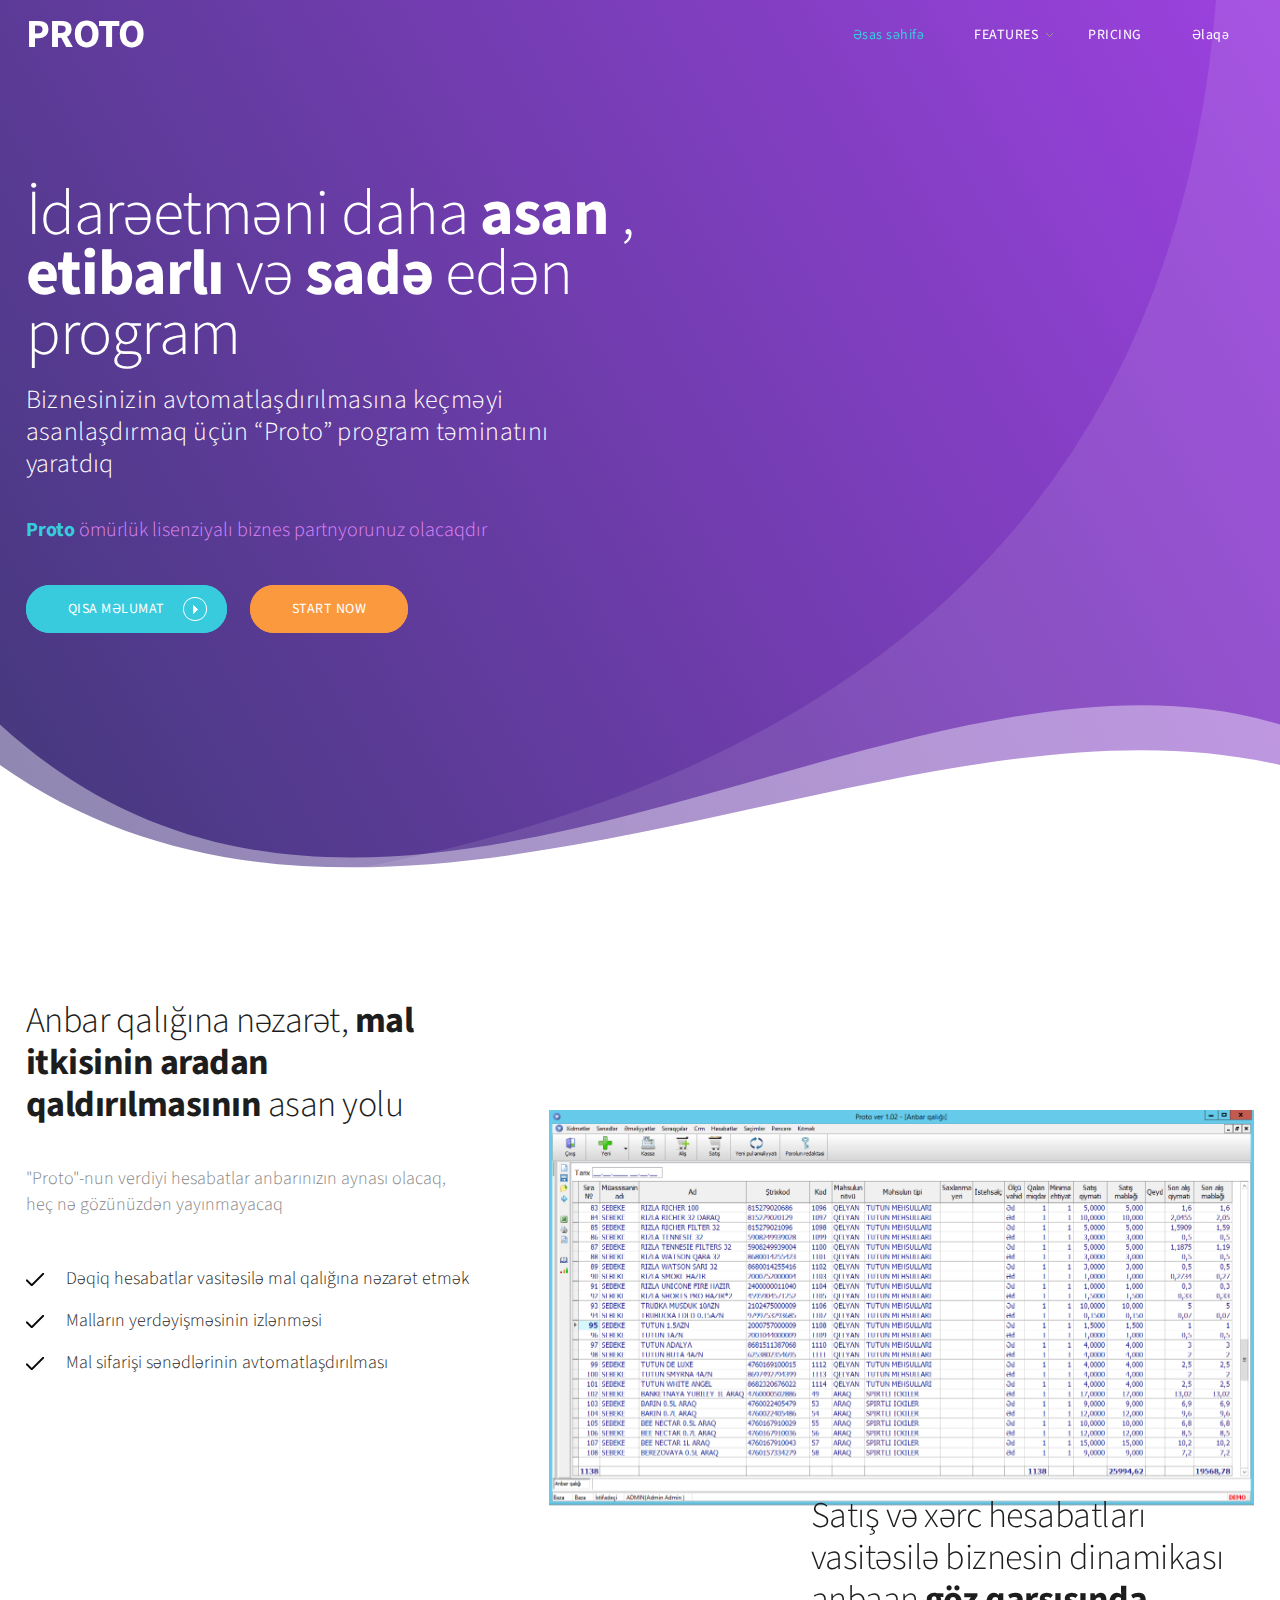
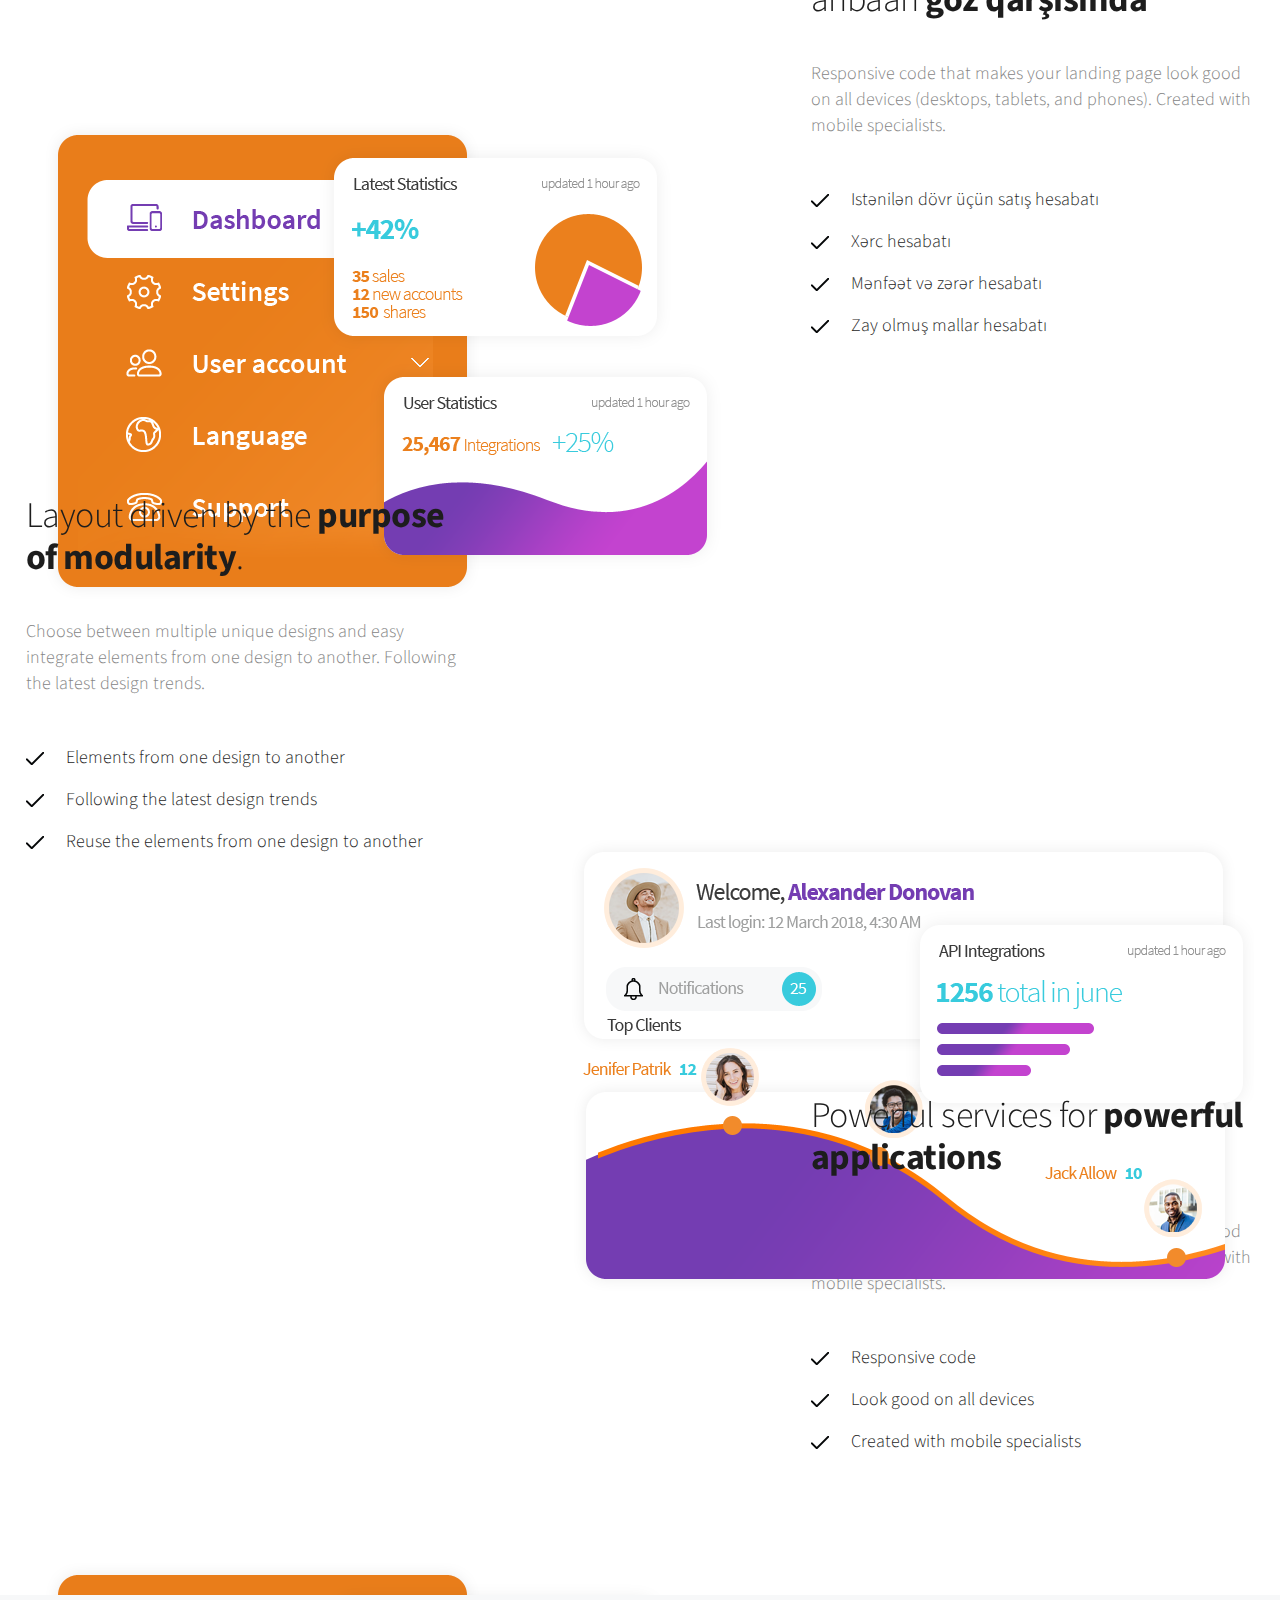
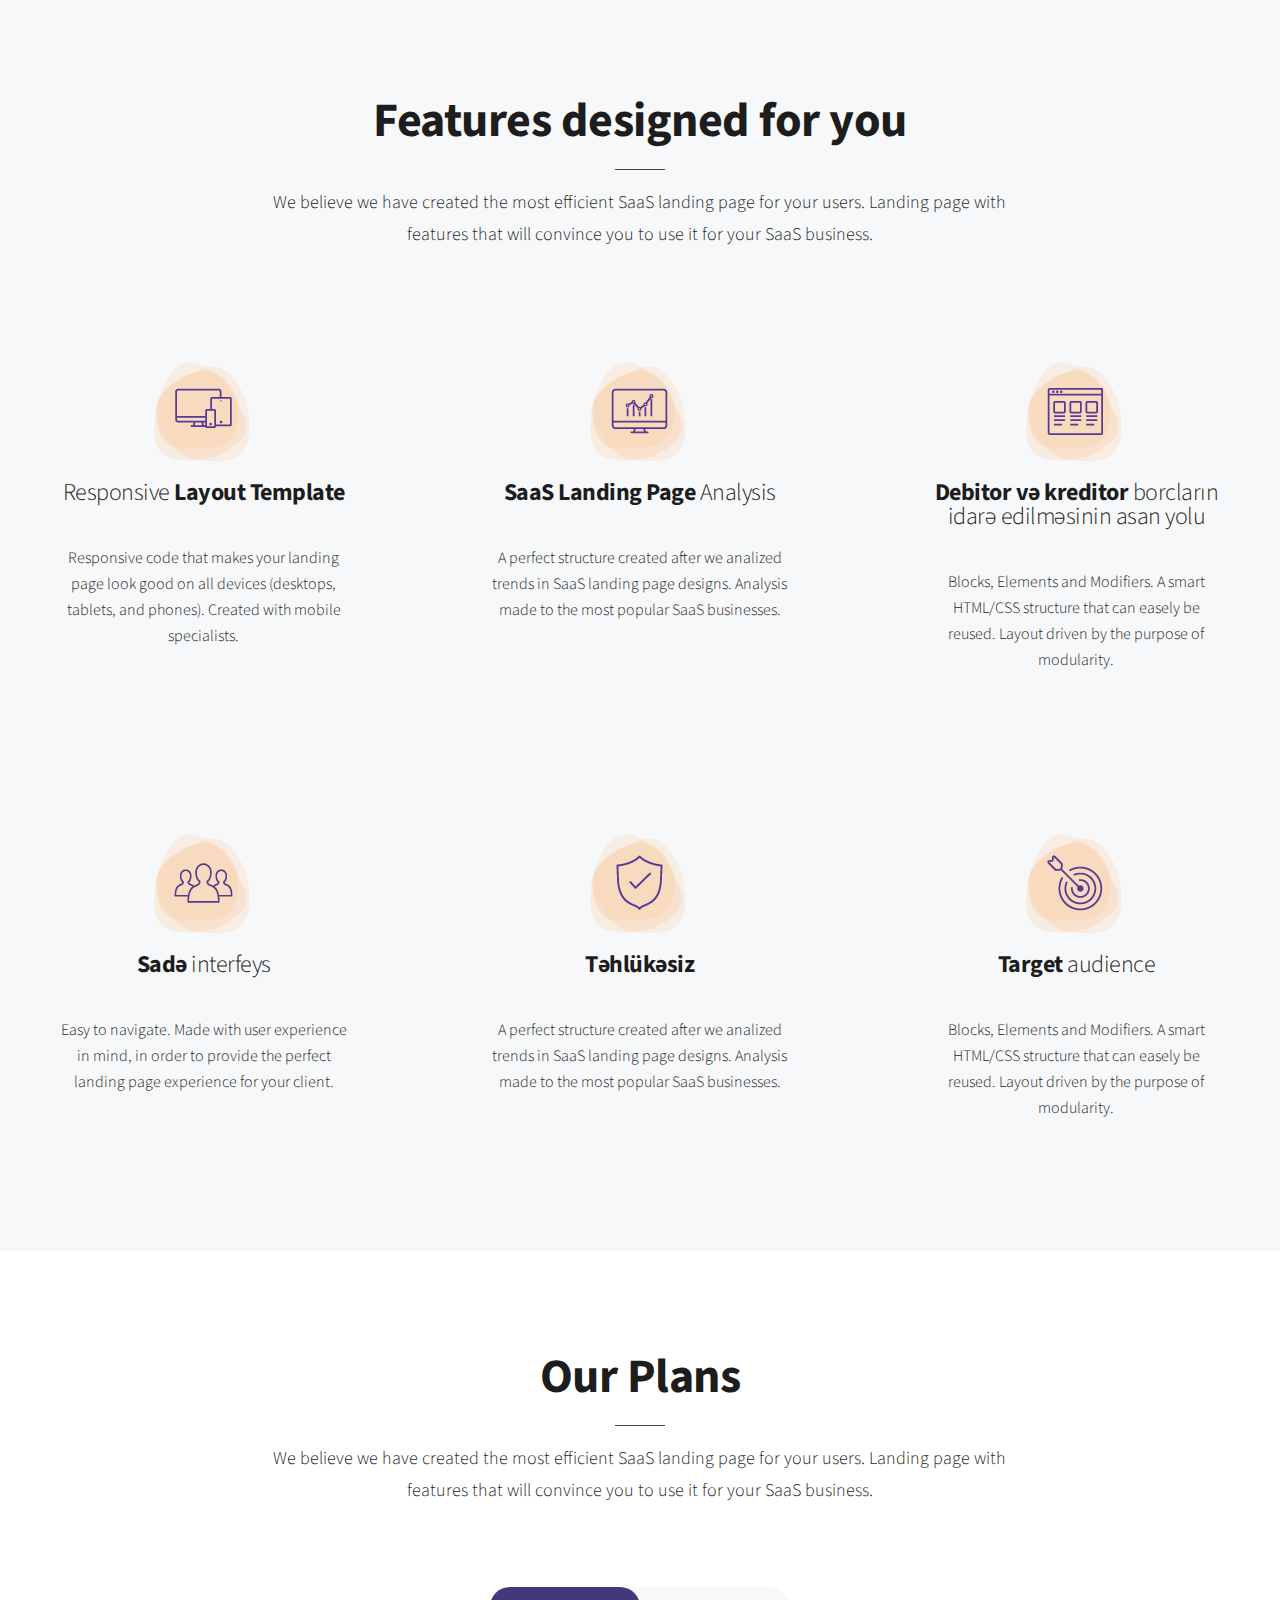
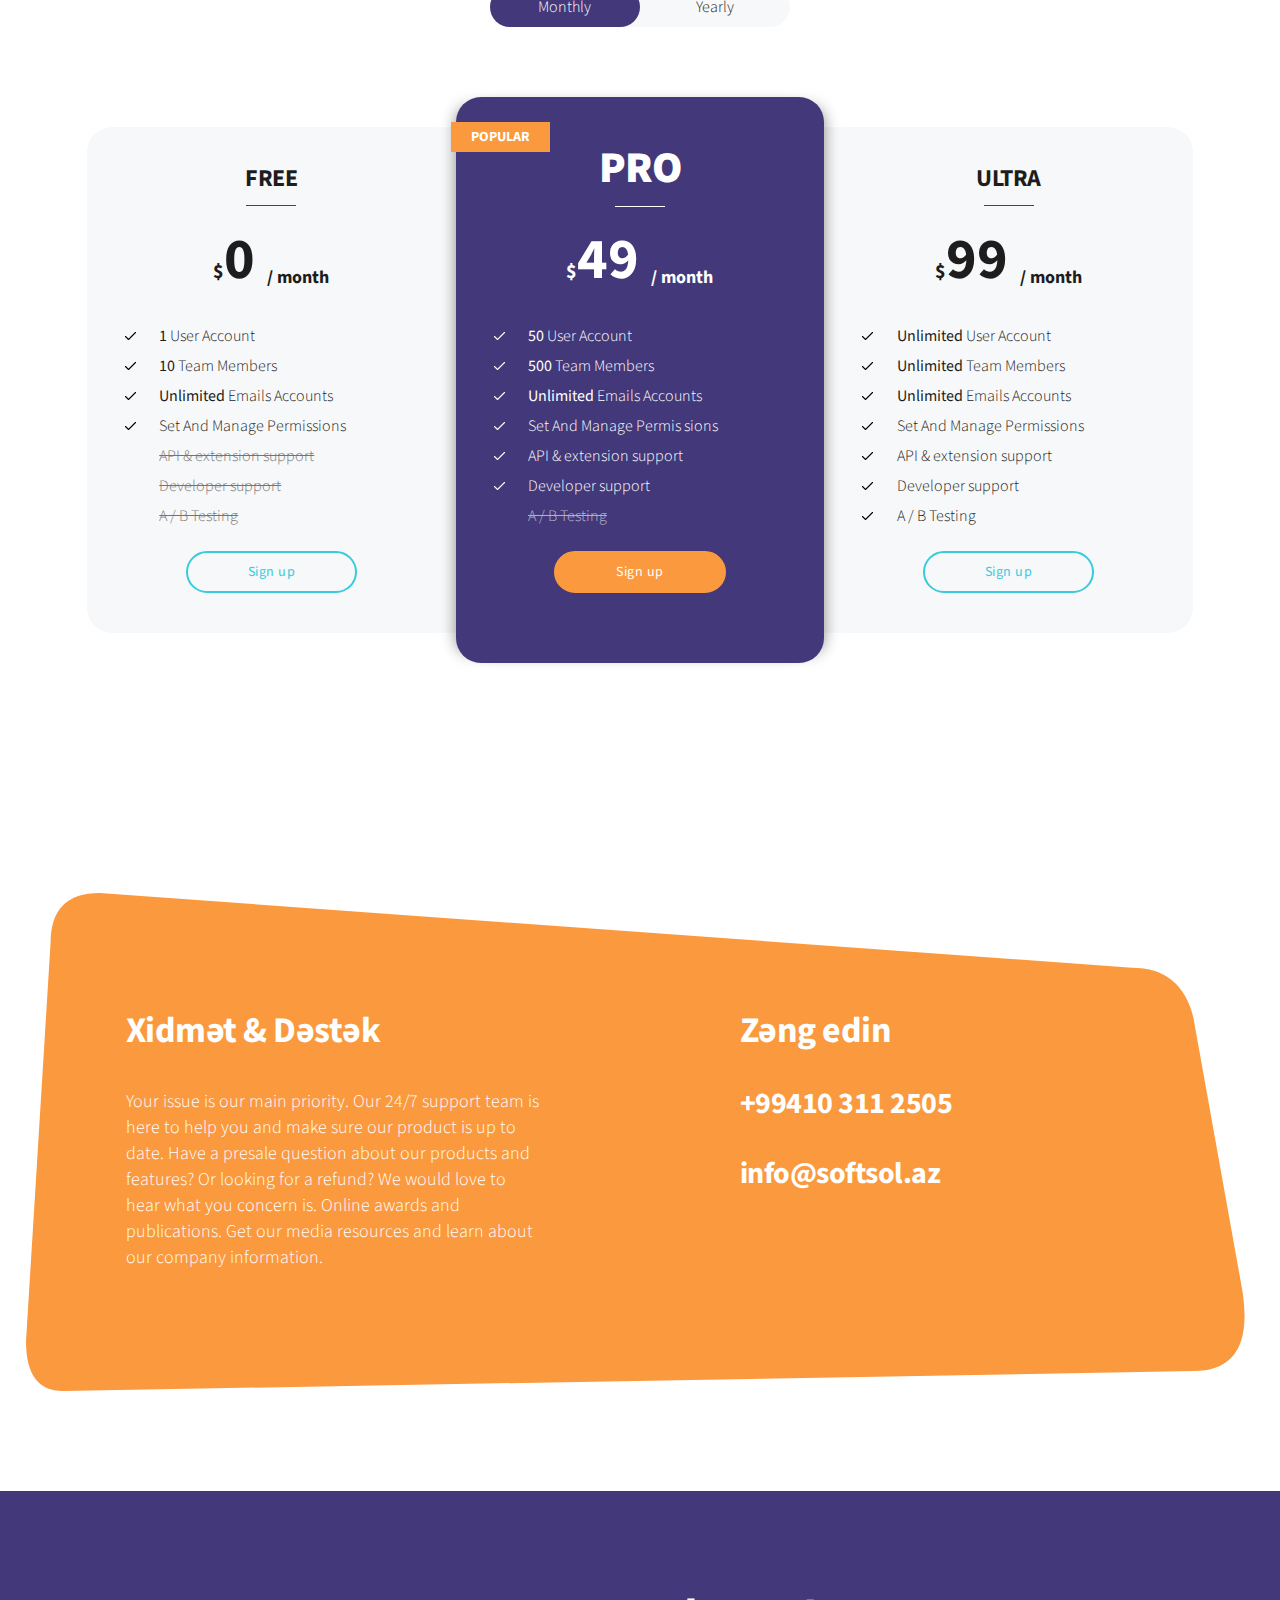
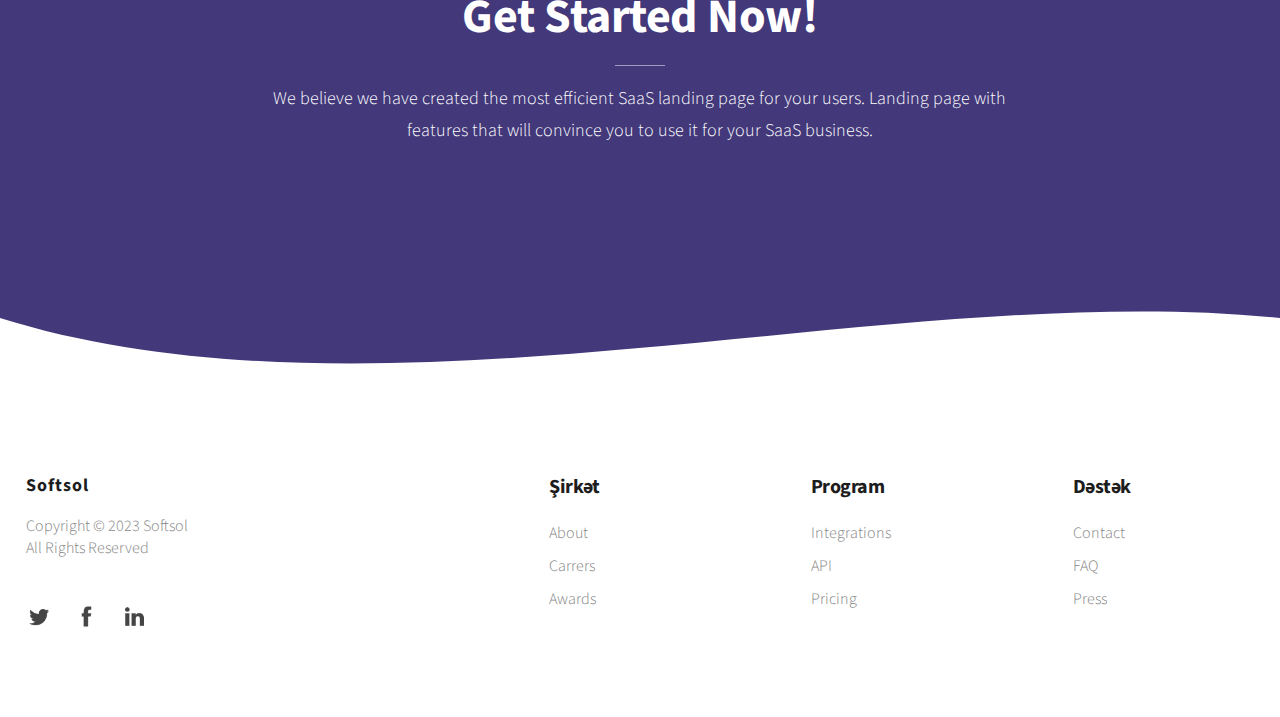
==== commit 6471dcfb: "udate content" ====
--- a/proto/index.html
+++ b/proto/index.html
@@ -21,13 +21,15 @@
 						<ul class="sub-menu">
 							<li><a href="#about" class="header-link">Anbar qalığı</a></li>
 							<li><a href="#about2" class="header-link">Gəlir hesabatı</a></li>
-							<li><a href="#support" class="header-link">Alacaq və Verəcək</a></li>
+							<li><a href="#support" class="header-link">Debitor və kreditor</a></li>
 						</ul>
 					</li>
 					<li><a href="#pricing" class="header-link">PRICING</a></li>
-					<li><a href="#support" class="header-link">Əlaqə</a></li><!-- 
-					<li class="header__btn header__btn--login modal-toggle" data-openpopup="signuplogin" data-popup="login"><a href="#">LOGIN</a></li>
-					<li class="header__btn header__btn--signup modal-toggle" data-openpopup="signuplogin" data-popup="signup"><a href="#">GET STARTED</a></li>		 -->	
+					<li><a href="#support" class="header-link">Əlaqə</a></li>
+					<!-- 
+						<li class="header__btn header__btn--login modal-toggle" data-openpopup="signuplogin" data-popup="login"><a href="#">LOGIN</a></li>
+						<li class="header__btn header__btn--signup modal-toggle" data-openpopup="signuplogin" data-popup="signup"><a href="#">GET STARTED</a></li>
+					-->	
 				</ul>
 			</nav> 
 		</div>		
@@ -38,8 +40,8 @@
 			<div class="section__content section__content--fluid-width section__content--intro">
 				<div class="intro">
 				    <div class="intro__content">
-					<div class="intro__title"><span>Powerful services</span> for powerful applications</div>
-					<div class="intro__subtitle">Biznesinizin avtomatlaşdırılmasına keçməyi asanlaşdırmaq üçün “Proto” avtomatlaşdırılmış idarəetmə sistemini yaratdıq</div>
+					<div class="intro__title"> İdarəetməni daha <span>asan </span>, <span>etibarlı </span> və <span>sadə </span> edən program </div> <span></span>
+					<div class="intro__subtitle">Biznesinizin avtomatlaşdırılmasına keçməyi asanlaşdırmaq üçün “Proto” program təminatını yaratdıq</div>
 					<div class="intro__description"> <span>Proto</span> ömürlük lisenziyalı biznes partnyorunuz olacaqdır</div>
 					<div class="intro__buttons intro__buttons--left">
 						<a href="index.html" class="btn btn--blue-bg btn--play modal-toggle" data-openpopup="animation">QISA MƏLUMAT</a>
@@ -69,8 +71,8 @@
 				<div class="grid grid--5col grid--about">
 				
 					<div class="grid__item grid__item--x2">
-						<h3 class="grid__title">Anbar qalığına nəzarət, mal itkisinin <span>aradan qaldırılmasının asan yolu </span></h3>
-						<p class="grid__text">Blocks, Elements and Modifiers. A smart HTML/CSS structure that can easely be reused. Layout driven by the purpose of modularity.</p>
+						<h3 class="grid__title">Anbar qalığına nəzarət, <span> mal itkisinin aradan qaldırılmasının </span>  asan yolu</h3>
+						<p class="grid__text">"Proto"-nun verdiyi hesabatlar anbarınızın aynası olacaq, heç nə gözünüzdən yayınmayacaq</p>
 						<ul class="grid__list">
 							<li>Dəqiq hesabatlar vasitəsilə mal qalığına nəzarət etmək</li> 
 							<li>Malların yerdəyişməsinin izlənməsi</li> 
--- a/proto/style.css
+++ b/proto/style.css
@@ -162,7 +162,8 @@
 }
 .header__logo-title{
 	color:#fff;
-	font-size:26px;
+	font-weight: bold;
+  font-size: 40px;
 	letter-spacing:-1px;
 	position:relative;
 	float:left;
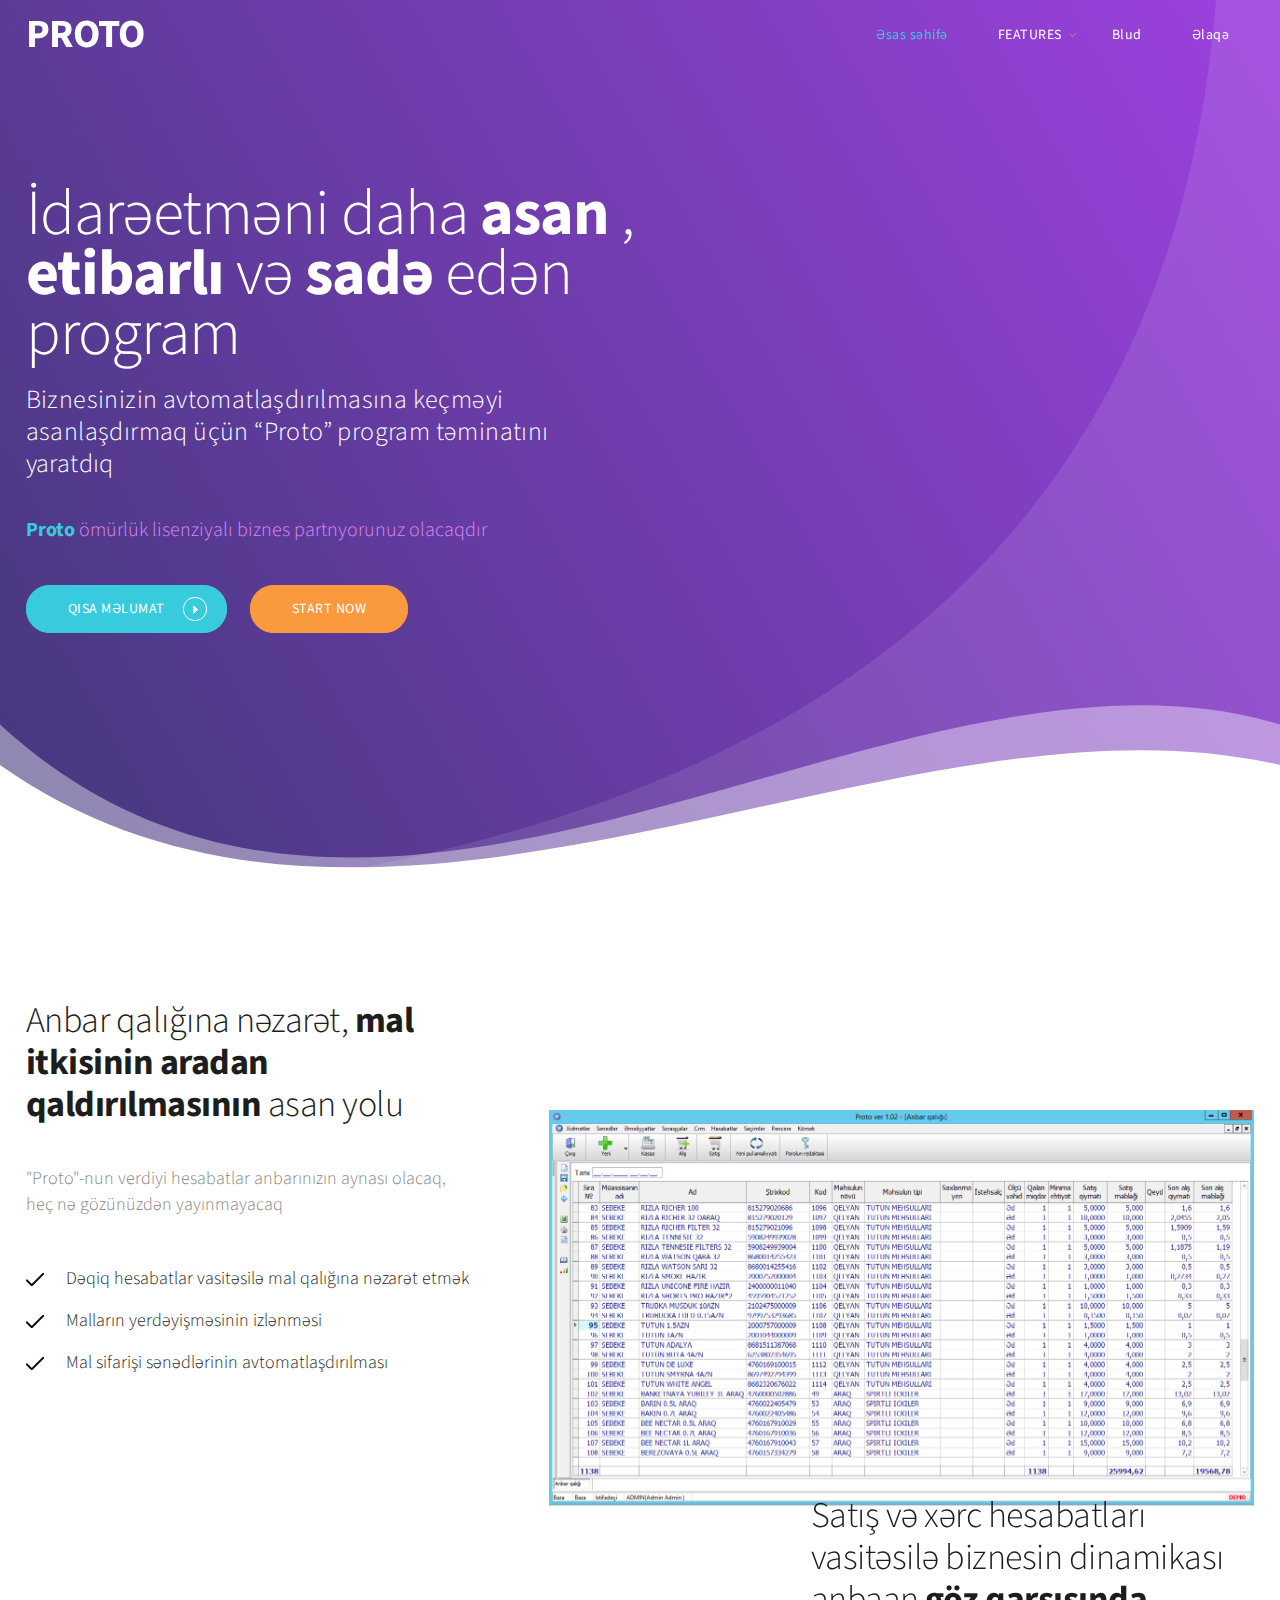
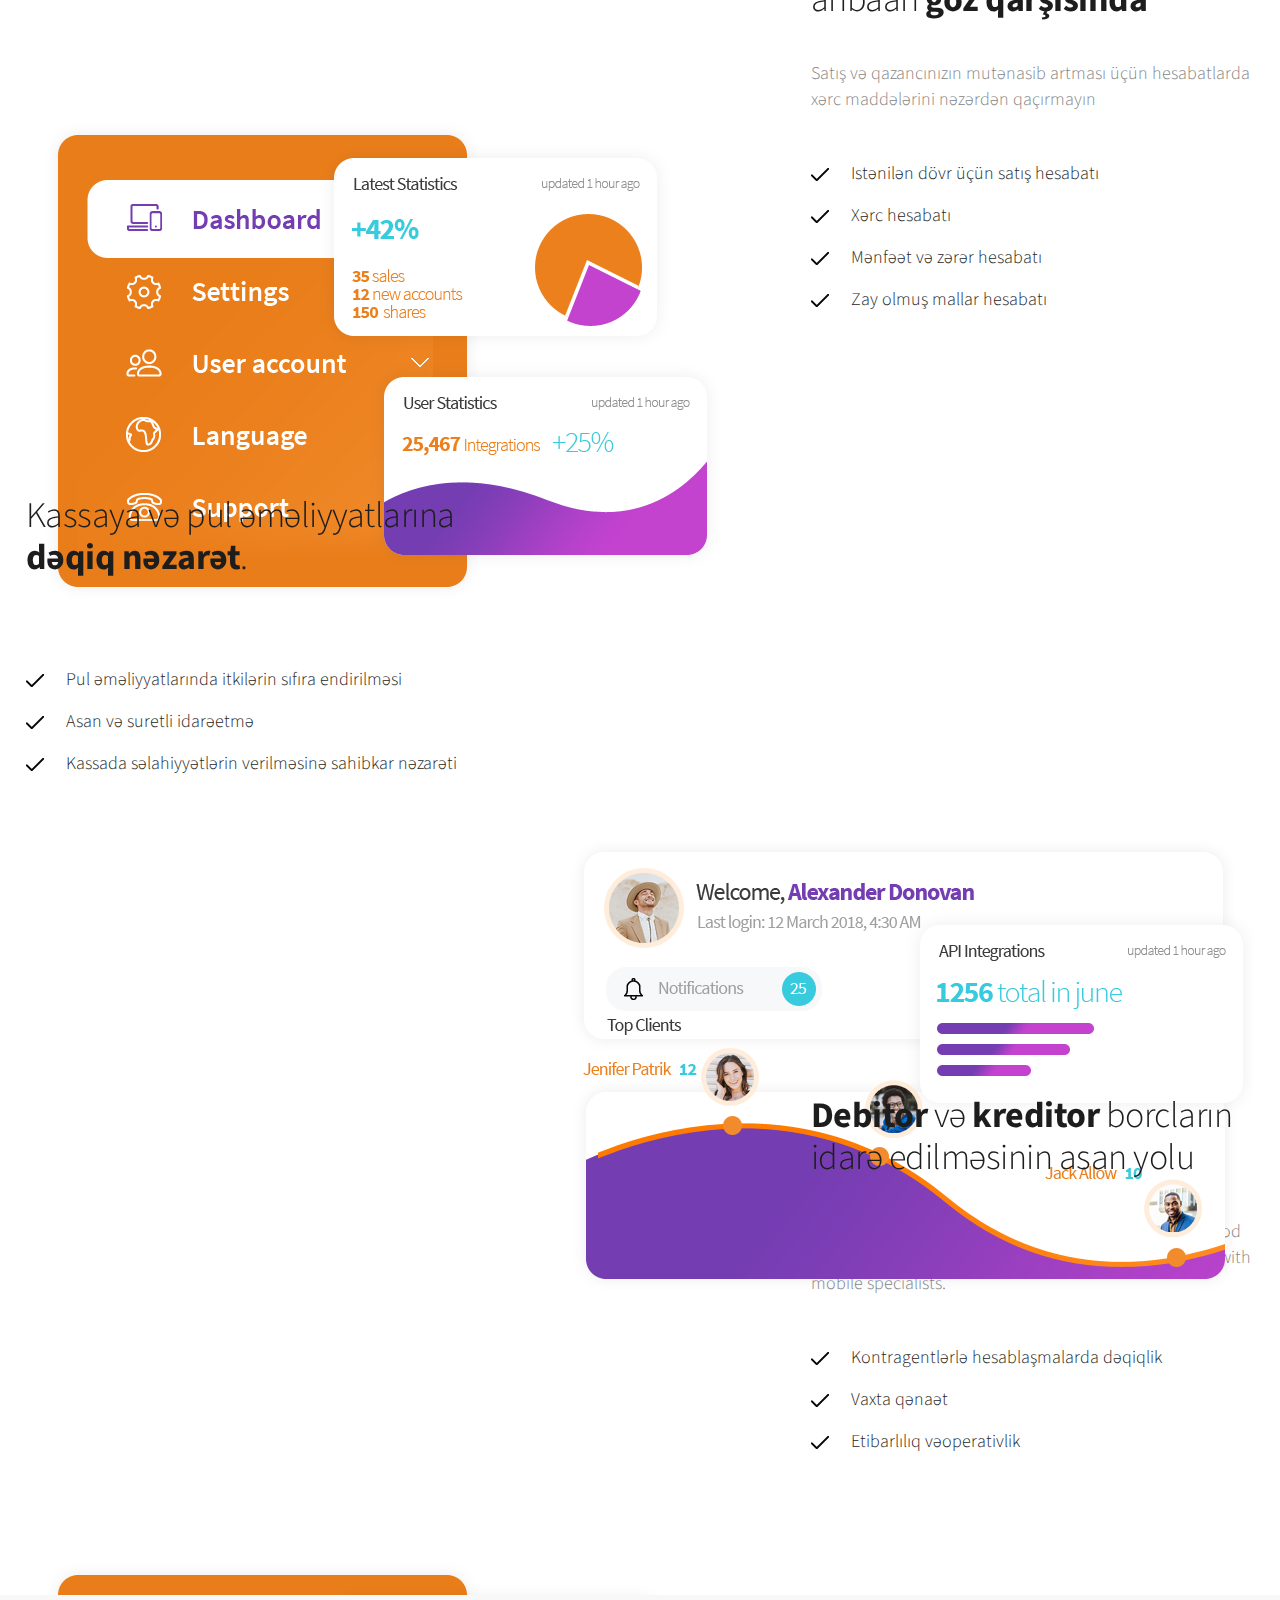
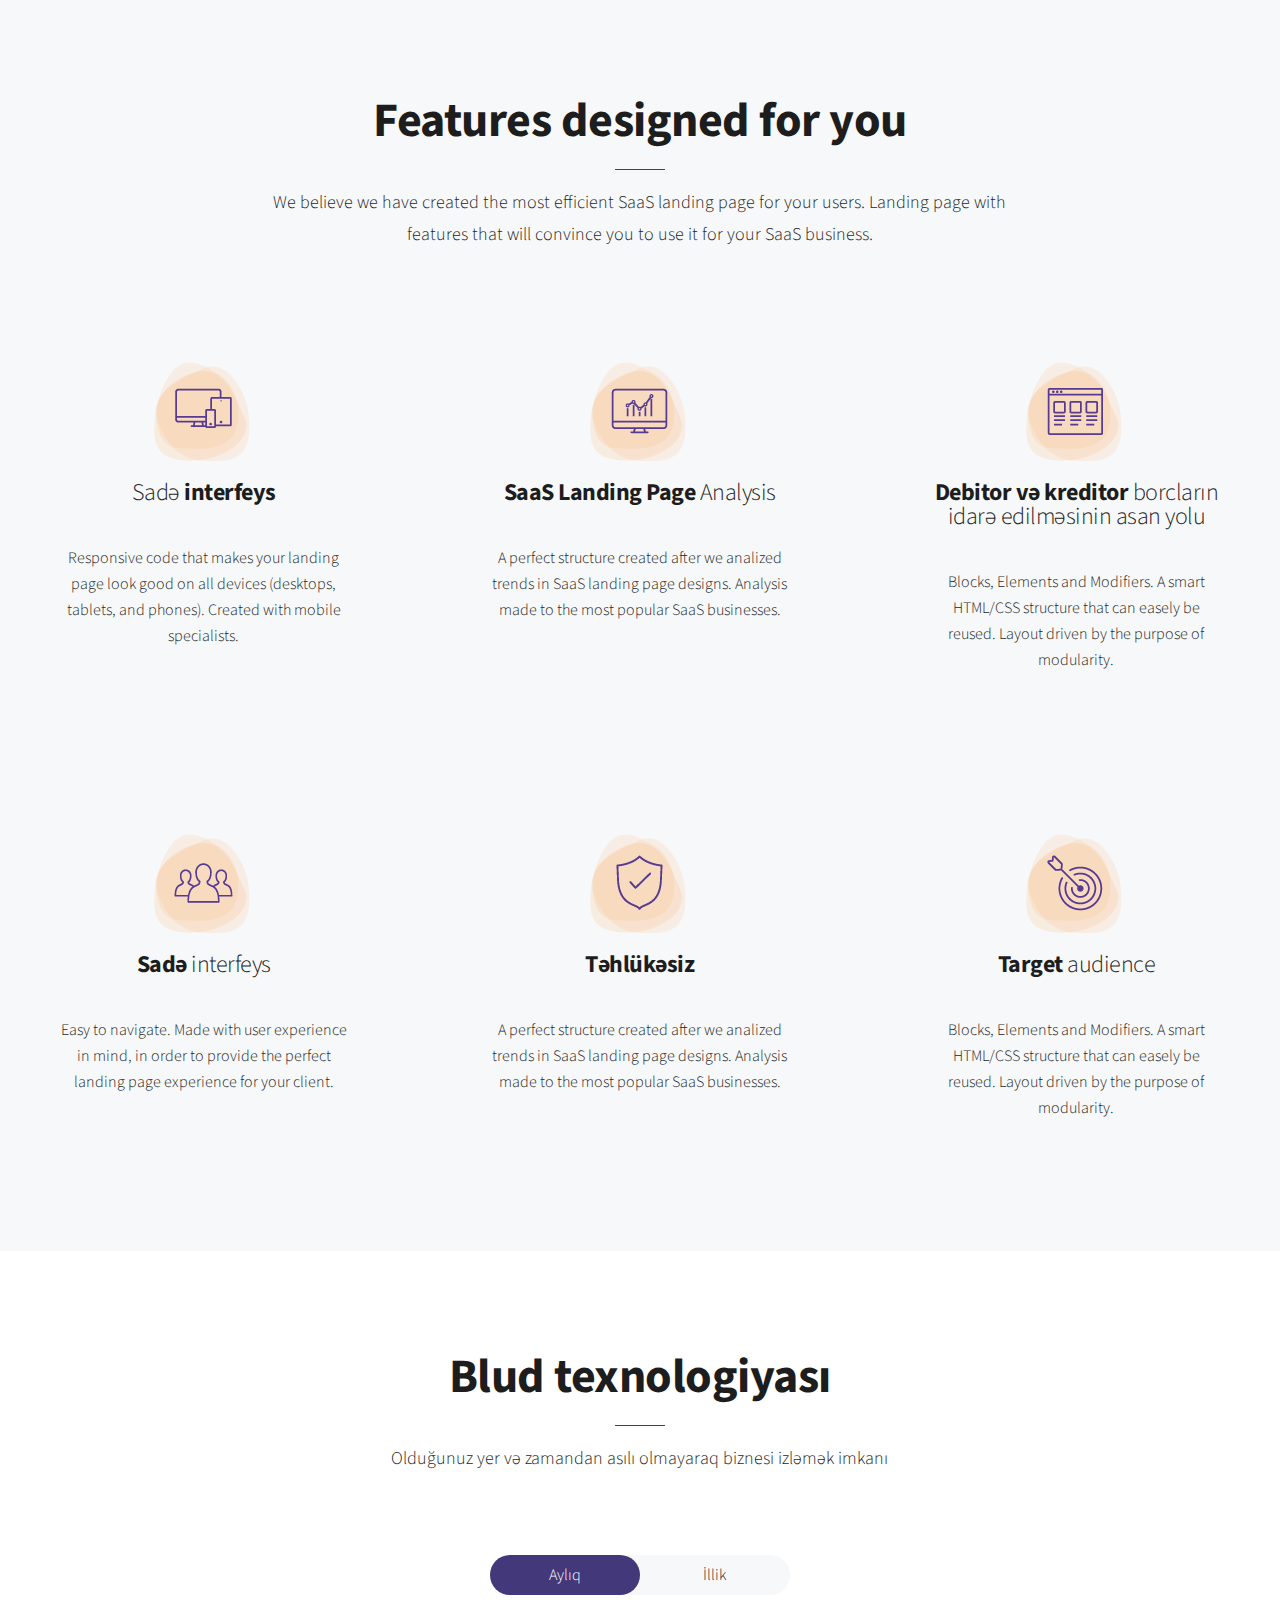
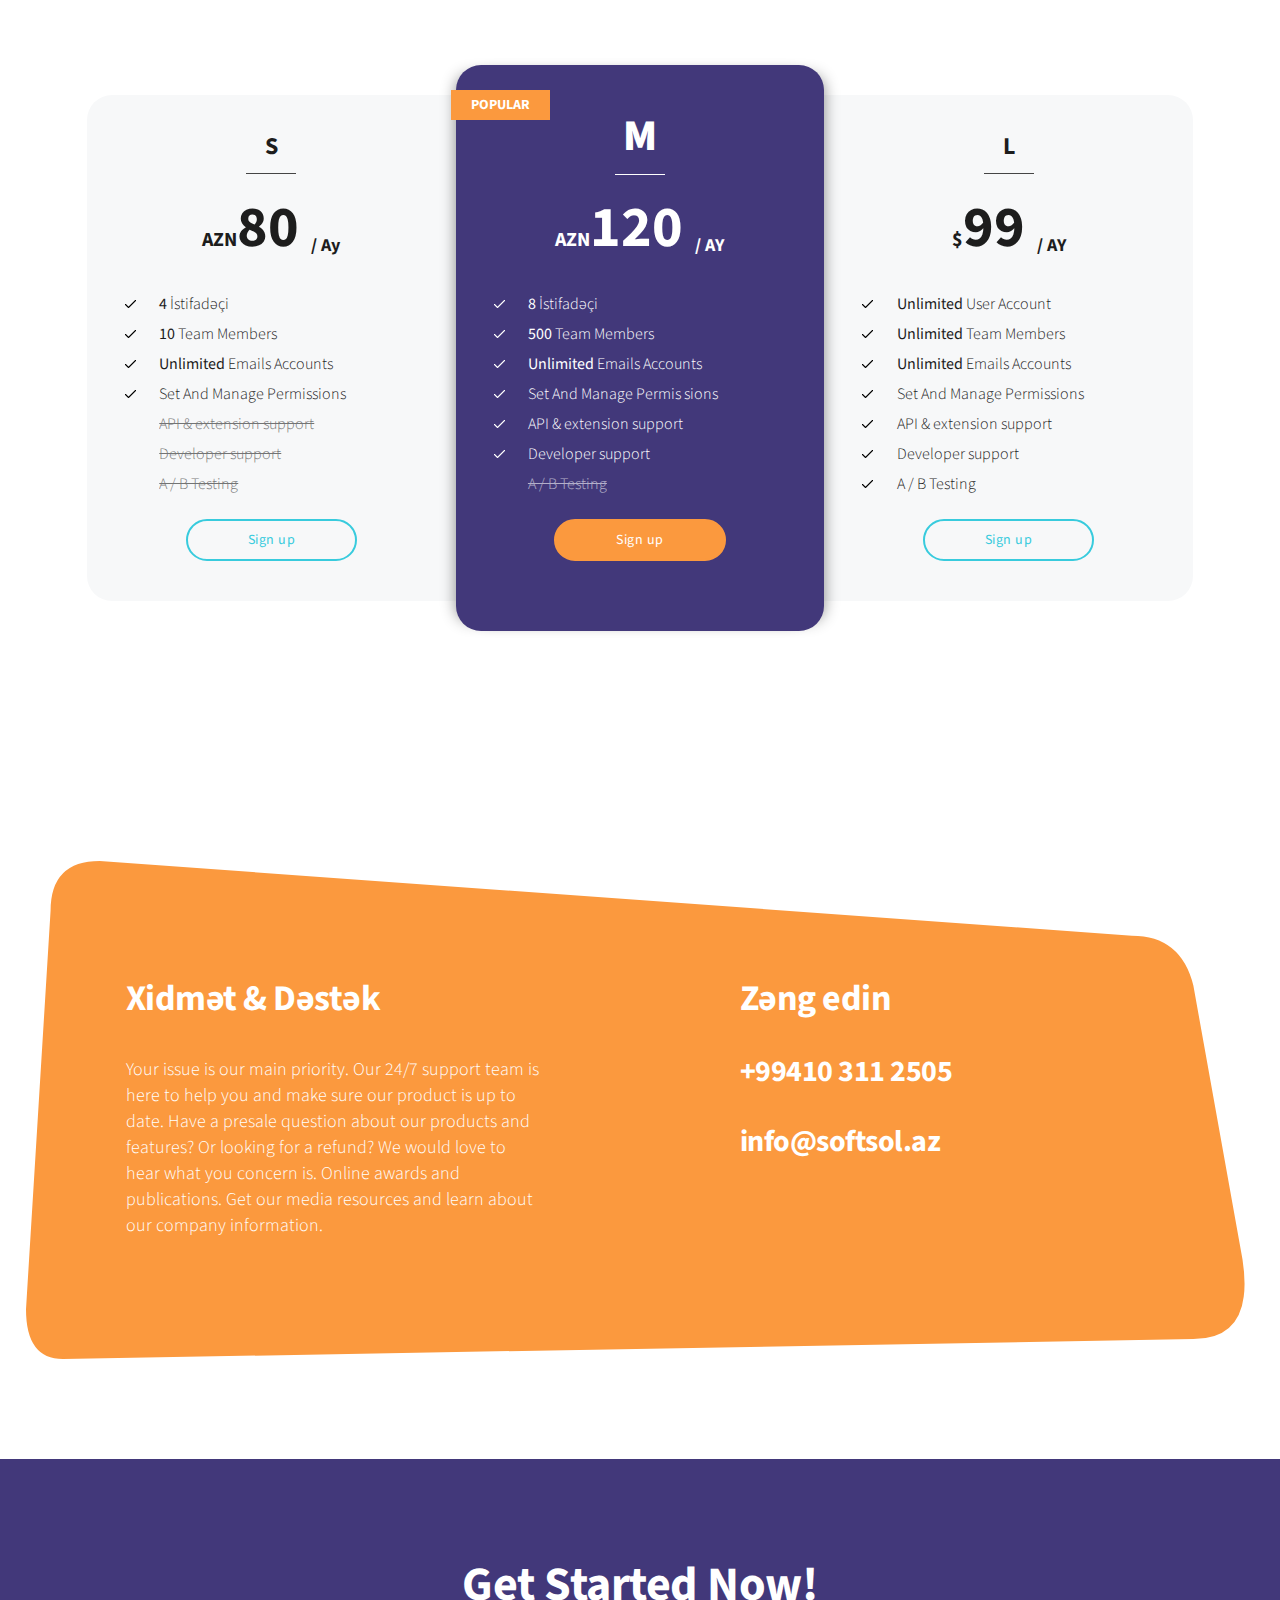
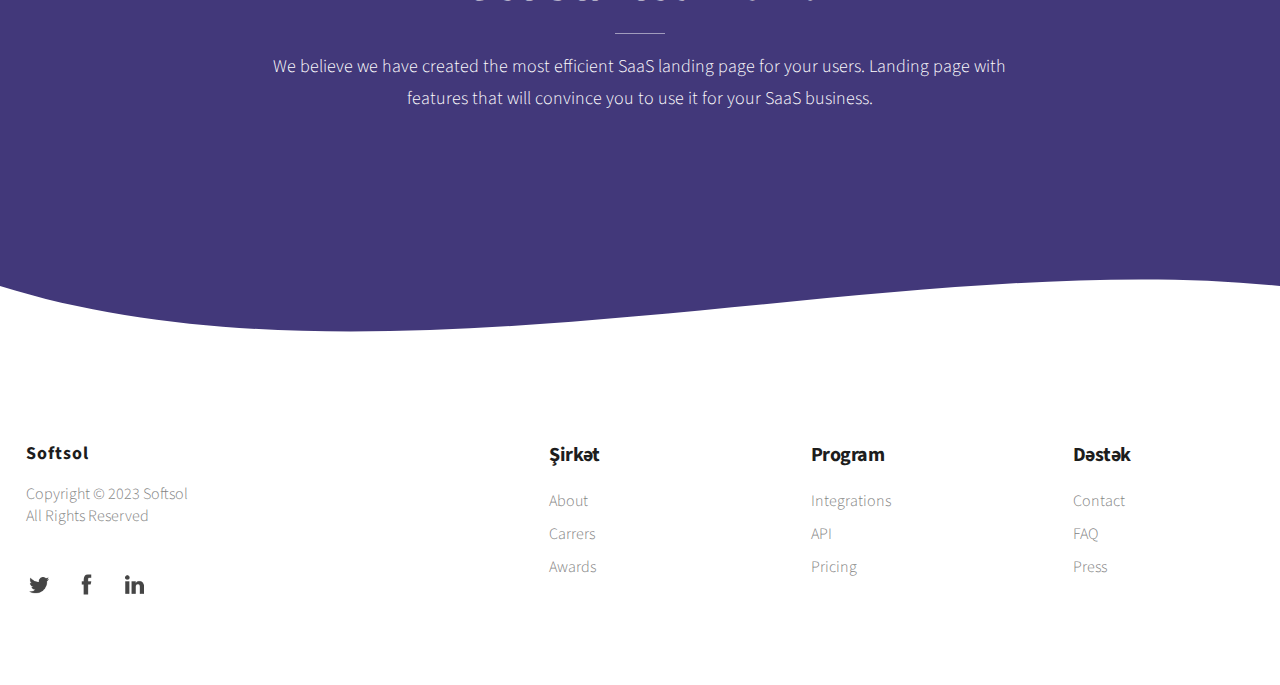
==== commit ad84fa70: "update content" ====
--- a/proto/index.html
+++ b/proto/index.html
@@ -24,7 +24,7 @@
 							<li><a href="#support" class="header-link">Debitor və kreditor</a></li>
 						</ul>
 					</li>
-					<li><a href="#pricing" class="header-link">PRICING</a></li>
+					<li><a href="#pricing" class="header-link">Blud</a></li>
 					<li><a href="#support" class="header-link">Əlaqə</a></li>
 					<!-- 
 						<li class="header__btn header__btn--login modal-toggle" data-openpopup="signuplogin" data-popup="login"><a href="#">LOGIN</a></li>
@@ -95,7 +95,7 @@
 				
 					<div class="grid__item grid__item--x2 grid__item--floated-right">
 						<h3 class="grid__title">Satış və xərc hesabatları vasitəsilə biznesin dinamikası anbaan   <span>göz qarşısında</span></h3>
-						<p class="grid__text">Responsive code that makes your landing page look good on all devices (desktops, tablets, and phones). Created with mobile specialists.</p>
+						<p class="grid__text">Satış və qazancınızın mutənasib artması üçün hesabatlarda xərc maddələrini nəzərdən qaçırmayın</p>
 						<ul class="grid__list">
 							<li>Istənilən dövr üçün satış hesabatı</li> 
 							<li>Xərc hesabatı</li> 
@@ -119,12 +119,12 @@
 				<div class="grid grid--5col grid--about">
 				
 					<div class="grid__item grid__item--x2">
-						<h3 class="grid__title">Layout driven by the <span>purpose of modularity</span>.</h3>
-						<p class="grid__text">Choose between multiple unique designs and easy integrate elements from one design to another. Following the latest design trends.</p>
+						<h3 class="grid__title">Kassaya və pul əməliyyatlarına <span>dəqiq nəzarət</span>.</h3>
+						<p class="grid__text"></p>
 						<ul class="grid__list">
-							<li>Elements from one design to another</li> 
-							<li>Following the latest design trends</li> 
-							<li>Reuse the elements from one design to another</li> 
+							<li>Pul əməliyyatlarında itkilərin sıfıra endirilməsi </li> 
+							<li>Asan və suretli idarəetmə</li>
+							<li>Kassada səlahiyyətlərin verilməsinə sahibkar nəzarəti</li> 
 						</ul>
 						
 					</div>
@@ -142,12 +142,12 @@
 				<div class="grid grid--5col grid--about">
 				
 					<div class="grid__item grid__item--x2 grid__item--floated-right">
-						<h3 class="grid__title">Powerful services for <span>powerful applications</span></h3>
+						<h3 class="grid__title"><span>Debitor </span> və <span> kreditor</span> borcların idarə edilməsinin asan yolu </h3>
 						<p class="grid__text">Responsive code that makes your landing page look good on all devices (desktops, tablets, and phones). Created with mobile specialists.</p>
 						<ul class="grid__list">
-							<li>Responsive code</li> 
-							<li>Look good on all devices</li> 
-							<li>Created with mobile specialists</li> 
+							<li>Kontragentlərlə hesablaşmalarda dəqiqlik</li> 
+							<li>Vaxta qənaət</li> 
+							<li>Etibarlılıq vəoperativlik</li> 
 						</ul>
 						
 					</div>
@@ -172,7 +172,7 @@
 				
 					<div class="grid__item">
 						<div class="grid__icon"><img src="images/icons/icons-64-violet/responsive-64.png" alt="" title=""/></div>
-						<h3 class="grid__title"><span>Responsive</span> Layout Template</h3>
+						<h3 class="grid__title"><span>Sadə </span> interfeys</h3>
 						<p class="grid__text">Responsive code that makes your landing page look good on all devices (desktops, tablets, and phones). Created with mobile specialists.</p>
 					</div>
 					
@@ -223,17 +223,17 @@
 	<section class="section" id="pricing">
 
 			<div class="section__content section__content--fluid-width section__content--padding">
-			        <h2 class="section__title section__title--centered">Our Plans</h2>
+			        <h2 class="section__title section__title--centered">Blud texnologiyası</h2>
 				<div class="section__description section__description--centered">
-				We believe we have created the most efficient SaaS landing page for your users. Landing page with features that will convince you to use it for your SaaS business.
+				Olduğunuz yer və zamandan asılı olmayaraq biznesi izləmək imkanı
 				</div>
 				
 					
 					<div class="pricing">
 						<div class="pricing__switcher switcher">
 							<div class="switcher__buttons">
-								<div class="switcher__button switcher__button--enabled">Monthly</div> 
-								<div class="switcher__button">Yearly</div>
+								<div class="switcher__button switcher__button--enabled">Aylıq</div> 
+								<div class="switcher__button">İllik</div>
 								<div class="switcher__border"></div>
 							</div>
 							
@@ -241,13 +241,13 @@
 
 					
 						<div class="pricing__plan">
-							<h3 class="pricing__title">FREE</h3>   
+							<h3 class="pricing__title">S</h3>   
 							<div class="pricing__values">
-								<div class="pricing__value pricing__value--show"><span>$</span>0 <b>/ month</b></div>
-								<div class="pricing__value pricing__value--hide pricing__value--hidden"><span>$</span>0 <b>/ yearly</b></div>
+								<div class="pricing__value pricing__value--show"><span>AZN</span>80 <b>/ Ay</b></div>
+								<div class="pricing__value pricing__value--hide pricing__value--hidden"><span>AZN</span>950 <b>/ İl</b></div>
 							</div>	
 							<ul class="pricing__list">
-								<li><b>1</b> User Account</li>
+								<li><b>4</b> İstifadəçi</li>
 								<li><b>10</b> Team Members</li>
 								<li><b>Unlimited</b> Emails Accounts</li>	
 								<li>Set And Manage Permissions</li>
@@ -260,13 +260,13 @@
 						<div class="pricing__plan pricing__plan--popular">
 						         <div class="pricing__badge-bg"></div>
 							 <div class="pricing__badge-text">POPULAR</div>
-							<h3 class="pricing__title">PRO</h3>       
+							<h3 class="pricing__title">M</h3>       
 							<div class="pricing__values">
-								<div class="pricing__value pricing__value--show"><span>$</span>49 <b>/ month</b></div>
-								<div class="pricing__value pricing__value--hide pricing__value--hidden"><span>$</span>529 <b>/ yearly</b></div>
+								<div class="pricing__value pricing__value--show"><span>AZN</span>120 <b>/ AY</b></div>
+								<div class="pricing__value pricing__value--hide pricing__value--hidden"><span>AZN</span>1400 <b>/ İl</b></div>
 							</div>
 							<ul class="pricing__list">
-								<li><b>50</b> User Account</li>
+								<li><b>8</b> İstifadəçi</li>
 								<li><b>500</b> Team Members</li>
 								<li><b>Unlimited</b> Emails Accounts</li>	
 								<li>Set And Manage Permis sions</li>
@@ -277,10 +277,10 @@
 							<a class="pricing__signup" href="#">Sign up</a>
 						</div>
 						<div class="pricing__plan">
-							<h3 class="pricing__title">ULTRA</h3>       
+							<h3 class="pricing__title">L</h3>       
 							<div class="pricing__values">
-								<div class="pricing__value pricing__value--show"><span>$</span>99 <b>/ month</b></div>
-								<div class="pricing__value pricing__value--hide pricing__value--hidden"><span>$</span>900 <b>/ yearly</b></div>
+								<div class="pricing__value pricing__value--show"><span>$</span>99 <b>/ AY</b></div>
+								<div class="pricing__value pricing__value--hide pricing__value--hidden"><span>AZN</span>  <b>/ İl </b></div>
 							</div>
 							<ul class="pricing__list">
 								<li><b>Unlimited</b> User Account</li>
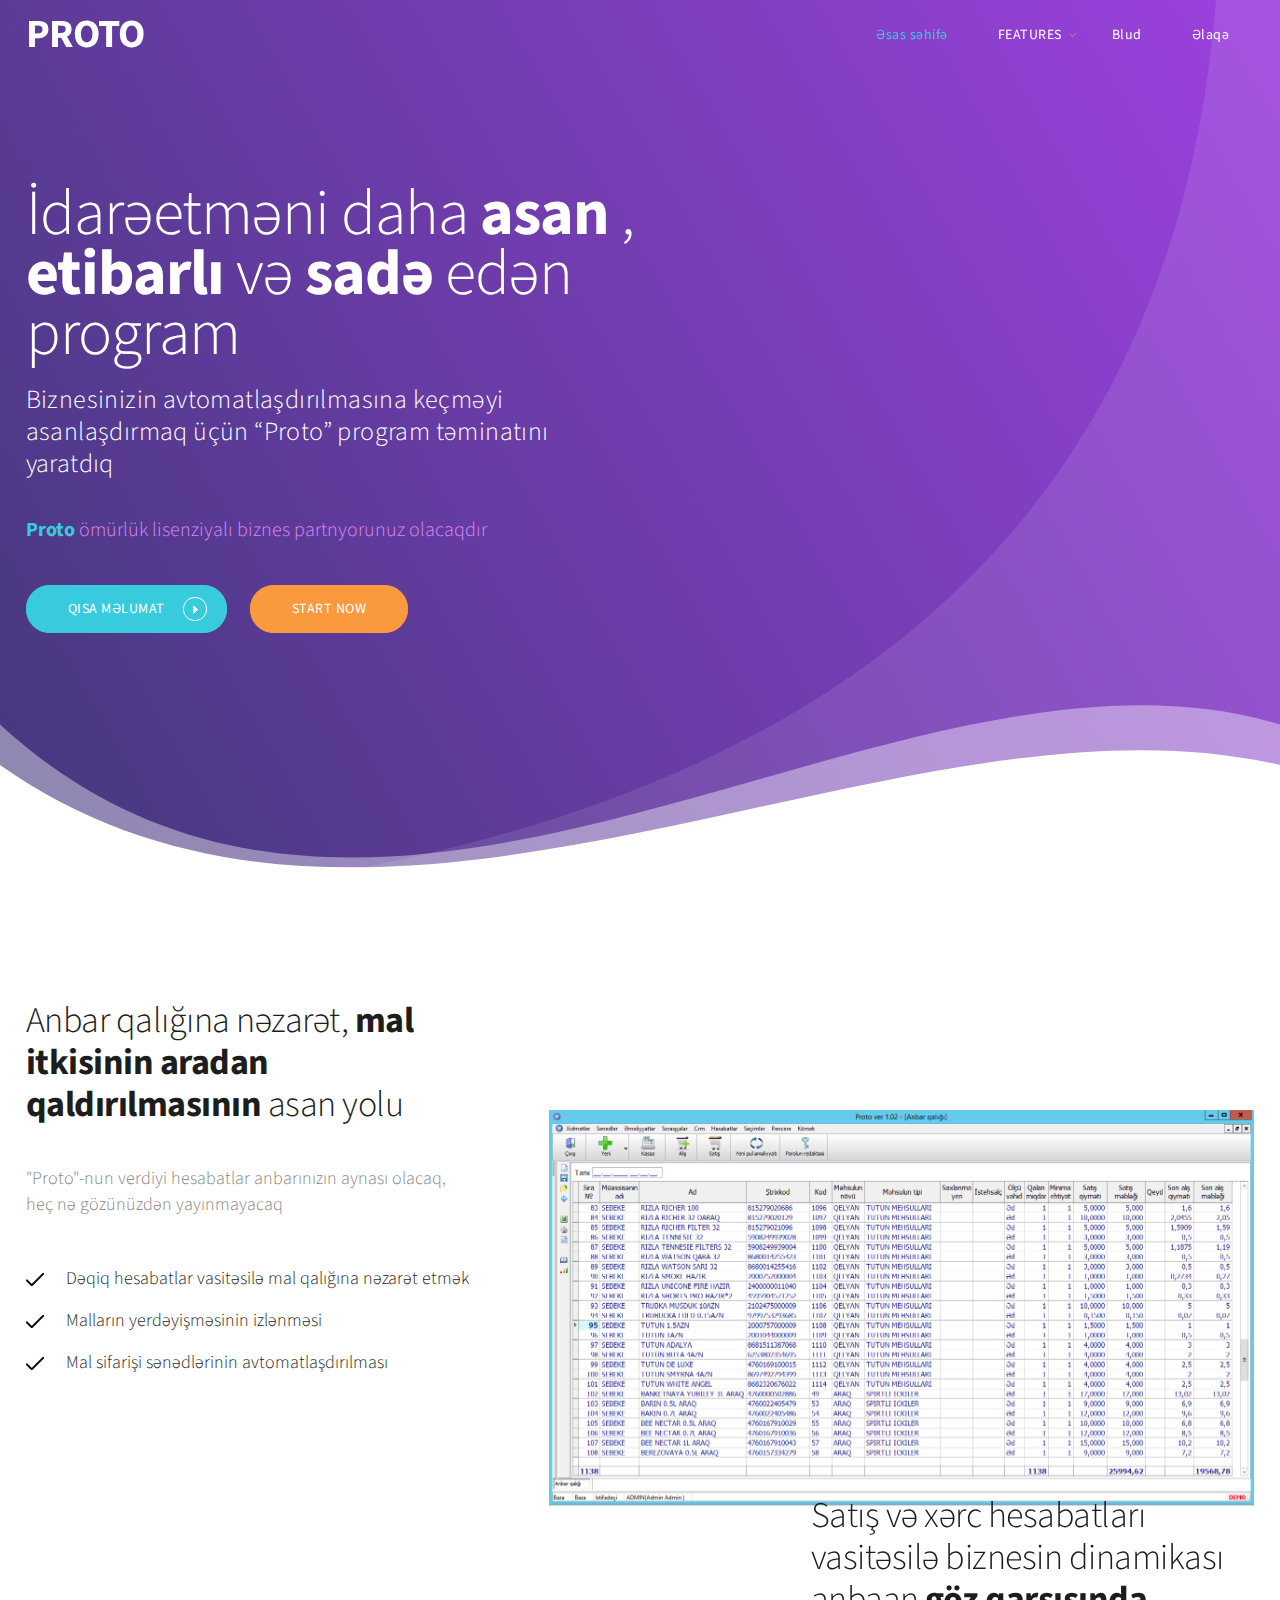
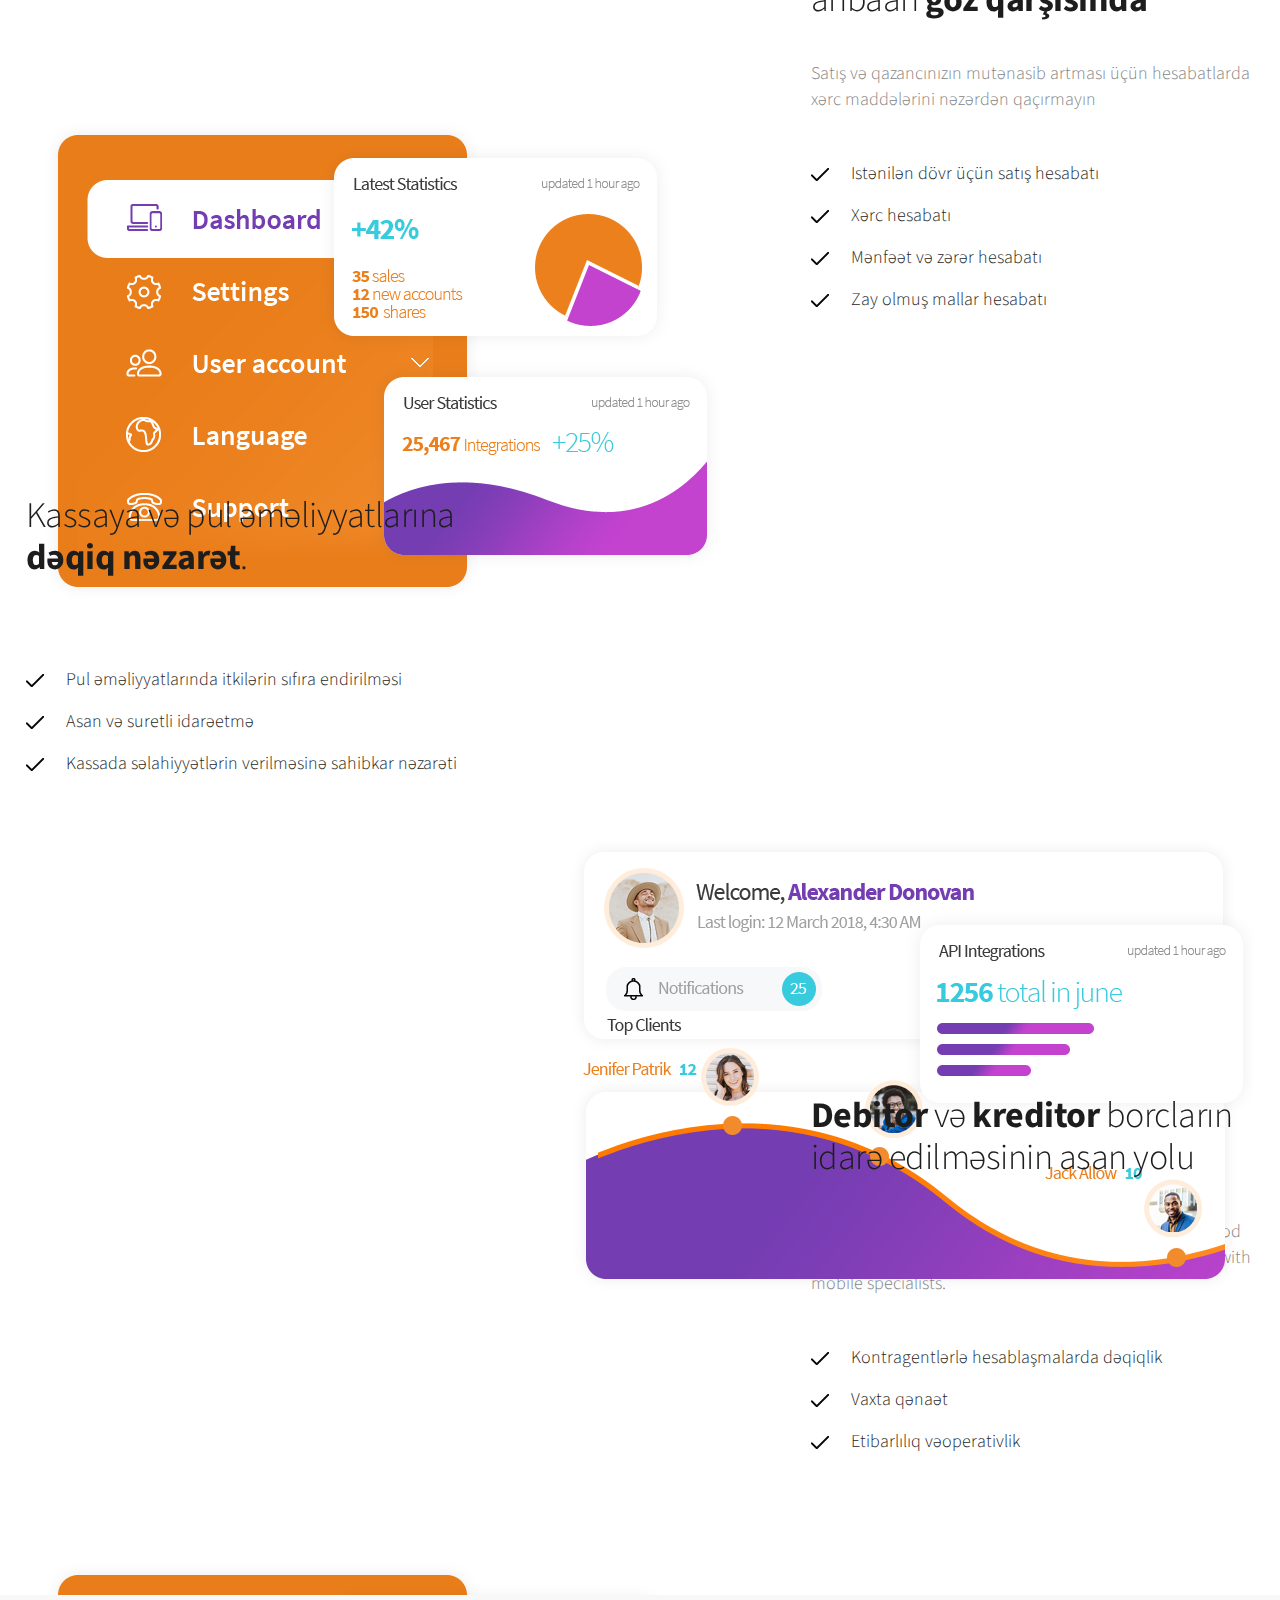
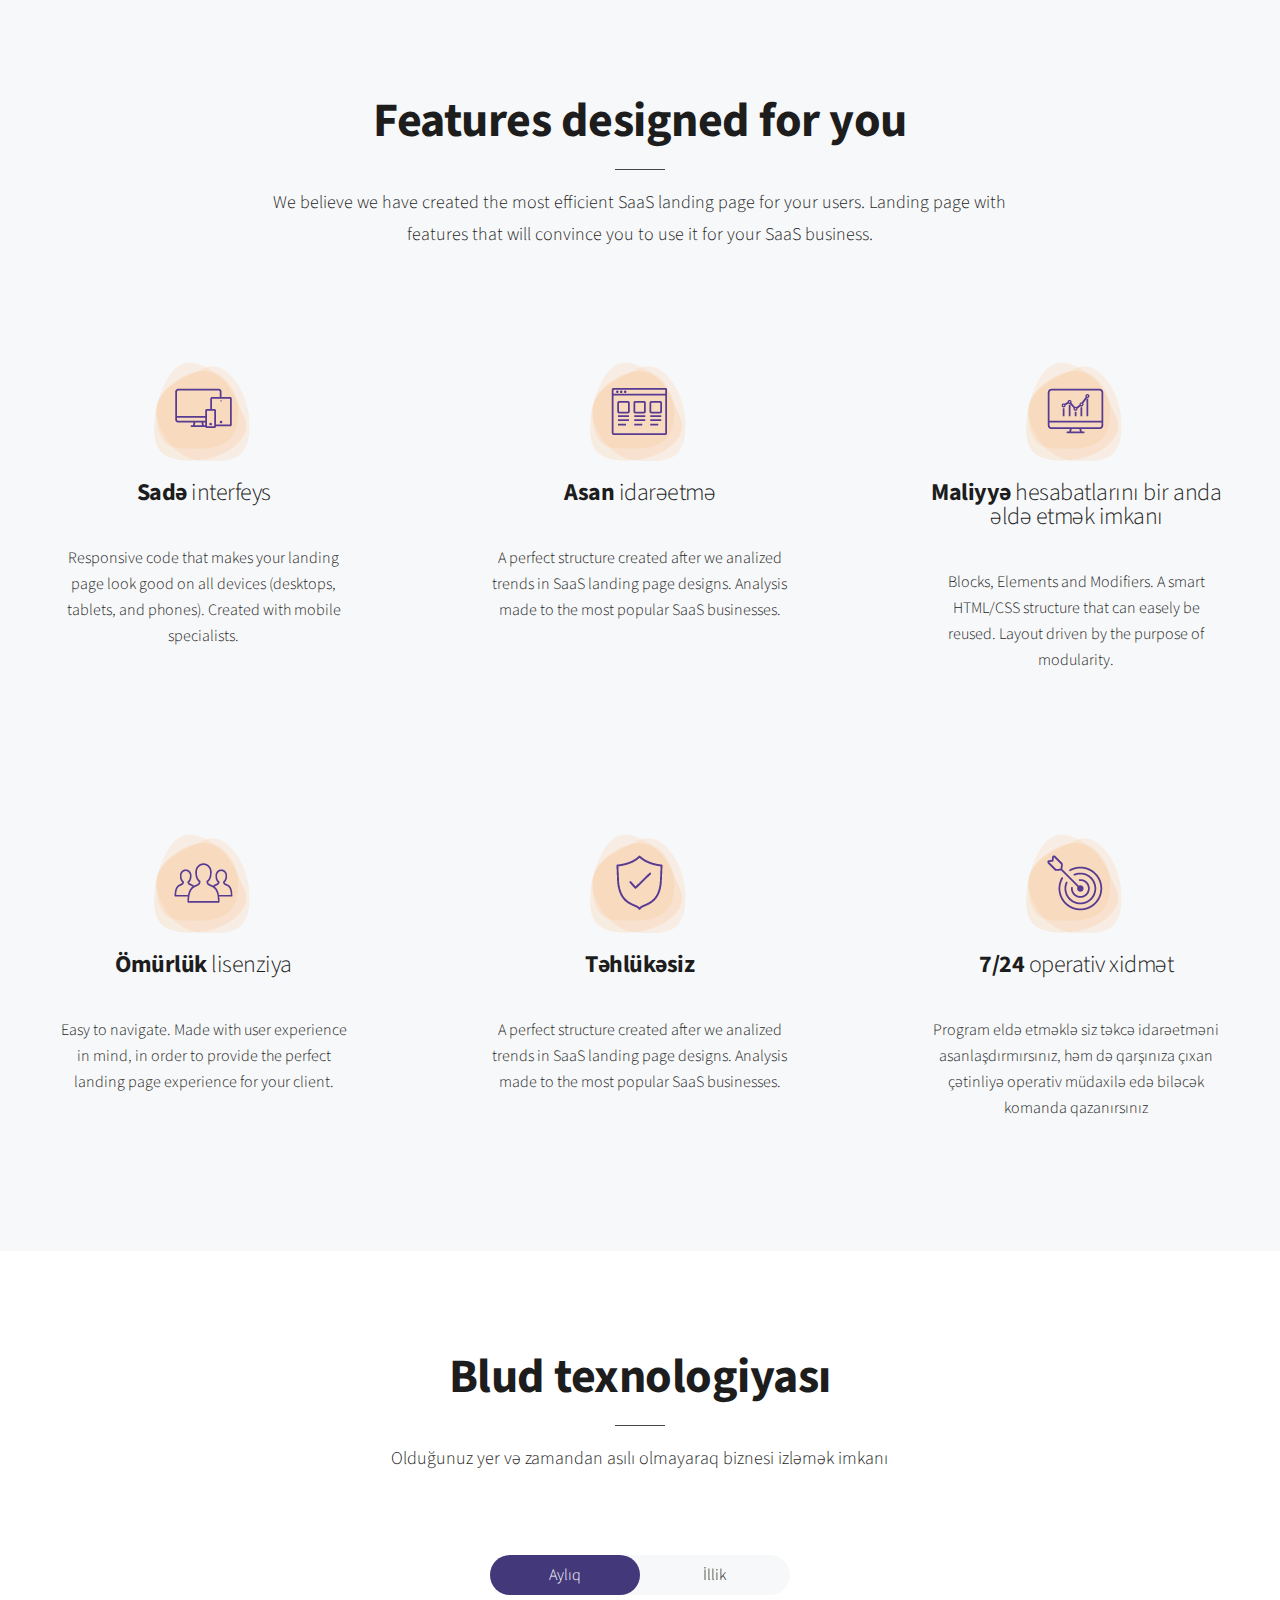
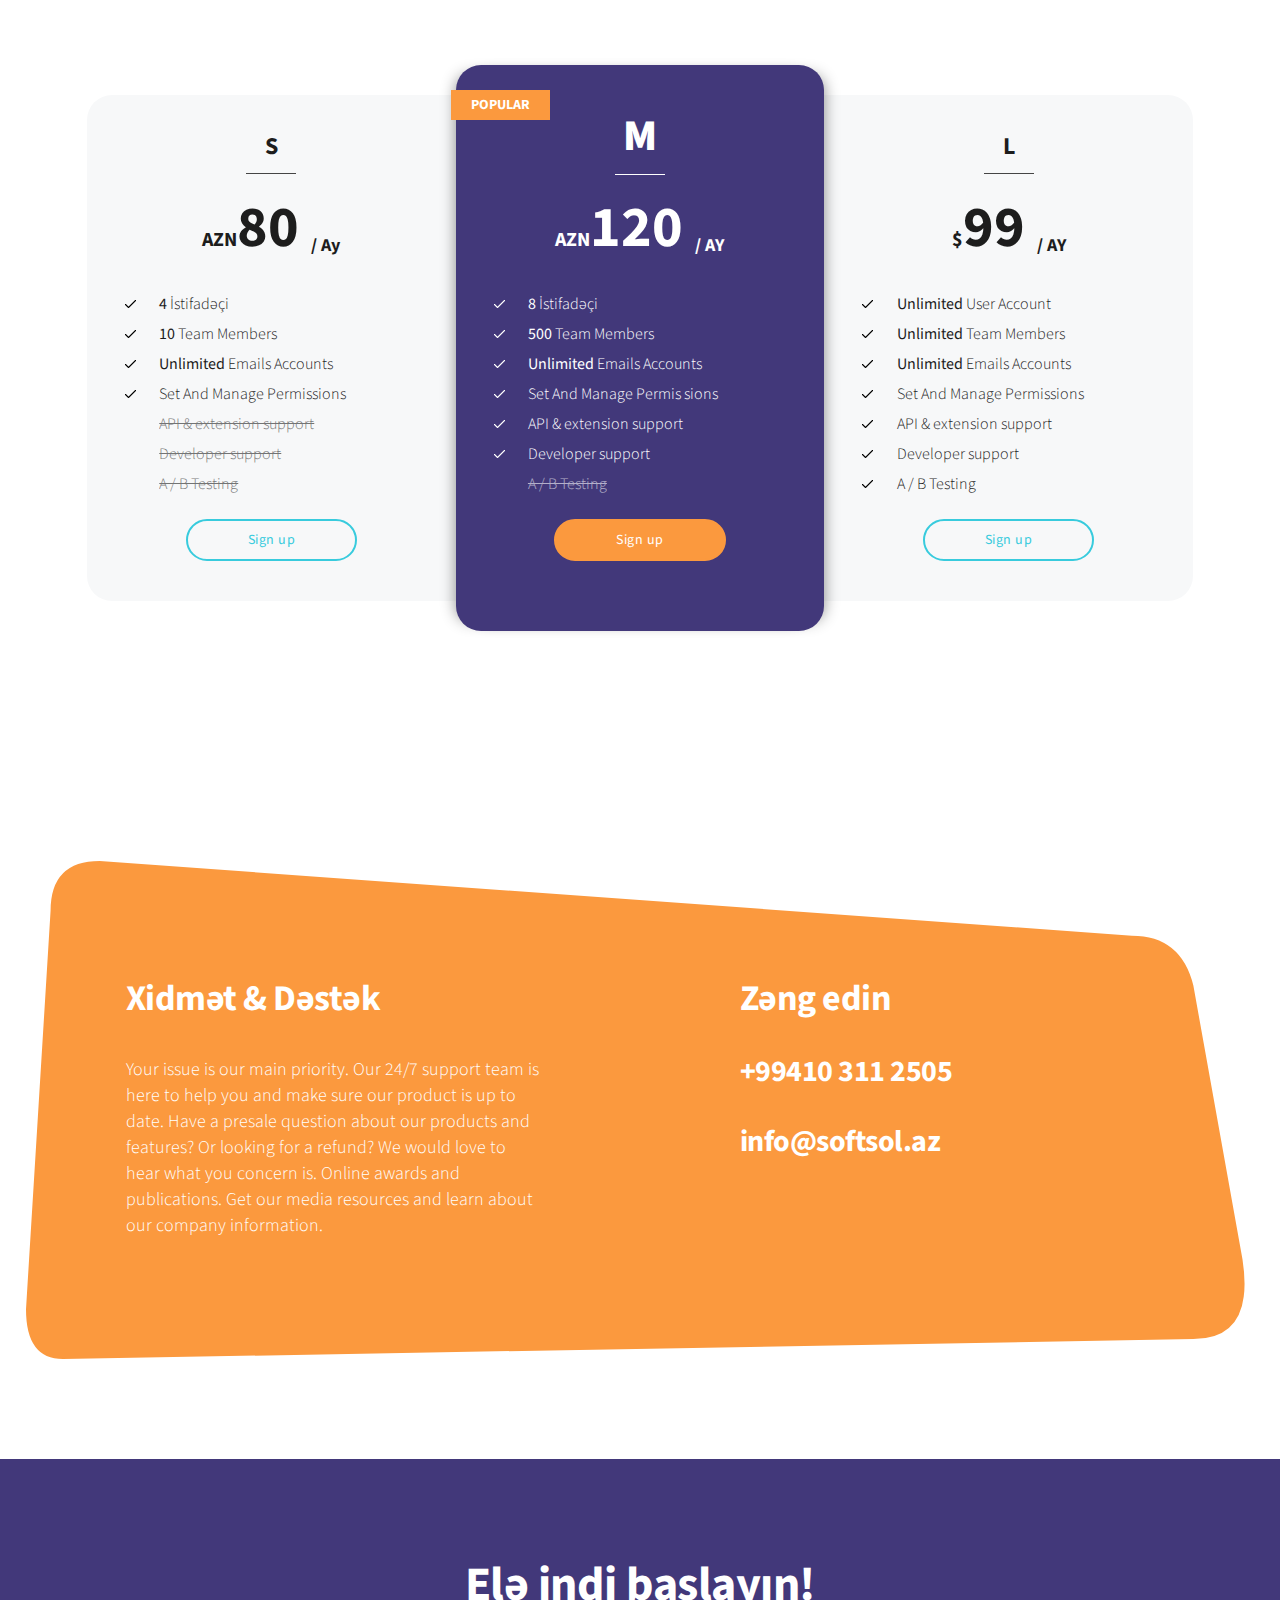
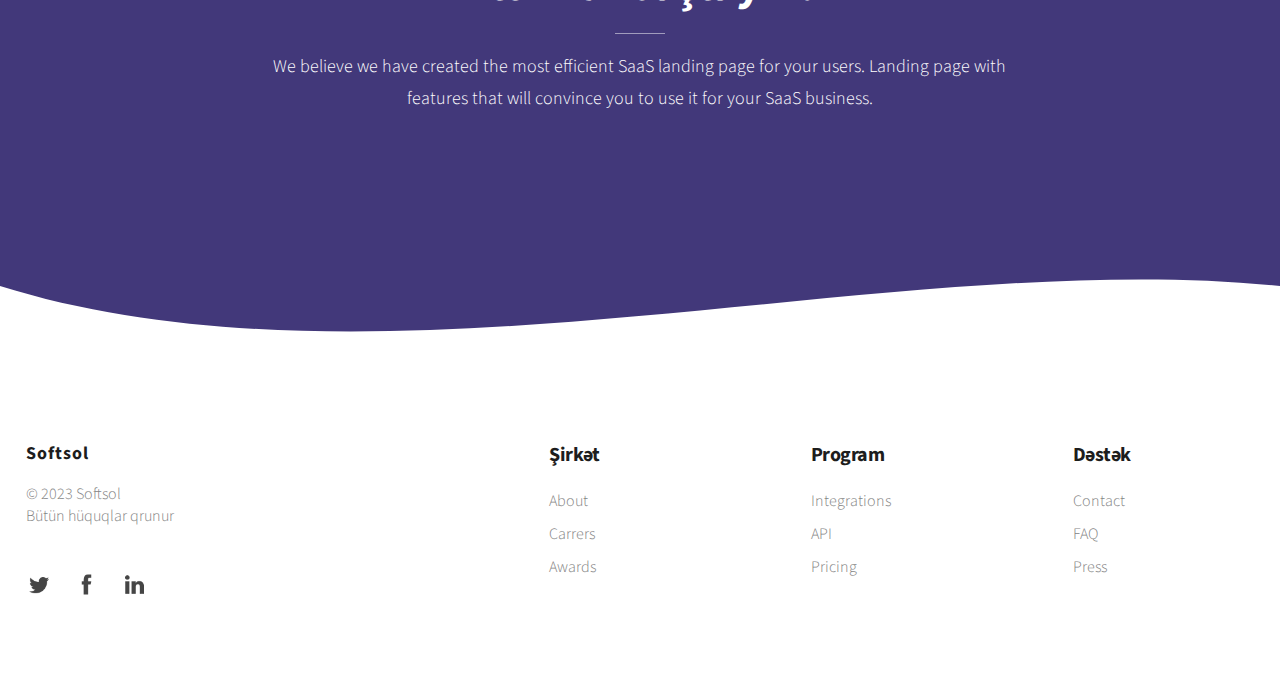
==== commit 98d2baae: "update content" ====
--- a/proto/index.html
+++ b/proto/index.html
@@ -172,19 +172,19 @@
 				
 					<div class="grid__item">
 						<div class="grid__icon"><img src="images/icons/icons-64-violet/responsive-64.png" alt="" title=""/></div>
-						<h3 class="grid__title"><span>Sadə </span> interfeys</h3>
+						<h3 class="grid__title">Sadə<span> interfeys</span> </h3>
 						<p class="grid__text">Responsive code that makes your landing page look good on all devices (desktops, tablets, and phones). Created with mobile specialists.</p>
 					</div>
 					
 					<div class="grid__item">
+						<div class="grid__icon"><img src="images/icons/icons-64-violet/browser-64.png" alt="" title=""/></div>
+						<h3 class="grid__title"> Asan<span> idarəetmə</span></h3>
+						<p class="grid__text">A perfect structure created after we analized trends in SaaS landing page designs. Analysis made to the most popular SaaS businesses.</p>
+					</div>
+					
+					<div class="grid__item">
 						<div class="grid__icon"><img src="images/icons/icons-64-violet/desktop-chart-64.png" alt="" title=""/></div>
-						<h3 class="grid__title">SaaS Landing Page <span>Analysis</span></h3>
-						<p class="grid__text">A perfect structure created after we analized trends in SaaS landing page designs. Analysis made to the most popular SaaS businesses.</p>
-					</div>
-					
-					<div class="grid__item">
-						<div class="grid__icon"><img src="images/icons/icons-64-violet/browser-64.png" alt="" title=""/></div>
-						<h3 class="grid__title">Debitor və kreditor  <span>borcların idarə edilməsinin asan yolu</span> </h3>
+						<h3 class="grid__title">Maliyyə <span>hesabatlarını bir anda əldə etmək imkanı</span>   </h3>
 						<p class="grid__text">Blocks, Elements and Modifiers. A smart HTML/CSS structure that can easely be reused. Layout driven by the purpose of modularity.</p>
 					</div>	
 
@@ -195,7 +195,7 @@
 					
 					<div class="grid__item">
 						<div class="grid__icon"><img src="images/icons/icons-64-violet/users-64.png" alt="" title=""/></div>
-						<h3 class="grid__title">Sadə <span>interfeys</span></h3>
+						<h3 class="grid__title">Ömürlük <span>lisenziya</span></h3>
 						<p class="grid__text">Easy to navigate. Made with user experience in mind, in order to provide the perfect landing page experience for your client.</p>
 					</div>
 					
@@ -207,8 +207,8 @@
 					
 					<div class="grid__item">
 						<div class="grid__icon"><img src="images/icons/icons-64-violet/target-64.png" alt="" title=""/></div>
-						<h3 class="grid__title">Target <span>audience</span></h3>
-						<p class="grid__text">Blocks, Elements and Modifiers. A smart HTML/CSS structure that can easely be reused. Layout driven by the purpose of modularity.</p>
+						<h3 class="grid__title">7/24 <span>operativ xidmət</span></h3>
+						<p class="grid__text">Program eldə etməklə siz təkcə idarəetməni asanlaşdırmırsınız, həm də qarşınıza çıxan çətinliyə operativ müdaxilə edə biləcək komanda qazanırsınız</p>
 					</div>
 
 				</div>
@@ -362,7 +362,7 @@
 	<!-- Section -->
 	<section class="section section--cta" id="cta">
 			<div class="section__content section__content--fluid-width section__content--padding section__content--cta">
-			        <h2 class="section__title section__title--centered section__title--cta">Get Started Now!</h2>
+			        <h2 class="section__title section__title--centered section__title--cta">Elə indi başlayın!</h2>
 				<div class="section__description section__description--centered section__description--cta">
 				We believe we have created the most efficient SaaS landing page for your users. Landing page with features that will convince you to use it for your SaaS business.
 				</div>
@@ -383,7 +383,7 @@
 				
 					<div class="grid__item grid__item--x2">
 						<h3 class="grid__title grid__title--footer-logo">Softsol</h3>
-						<p class="grid__text grid__text--copyright">Copyright &copy; 2023 Softsol  <br />All Rights Reserved</p>
+						<p class="grid__text grid__text--copyright"> &copy; 2023 Softsol  <br />Bütün hüquqlar qrunur</p>
 						<ul class="grid__list grid__list--sicons">
 								<li><a href="#"><img src="images/social/black/twitter.png" alt="" title=""/></a></li>
 								<li><a href="#"><img src="images/social/black/facebook.png" alt="" title=""/></a></li>
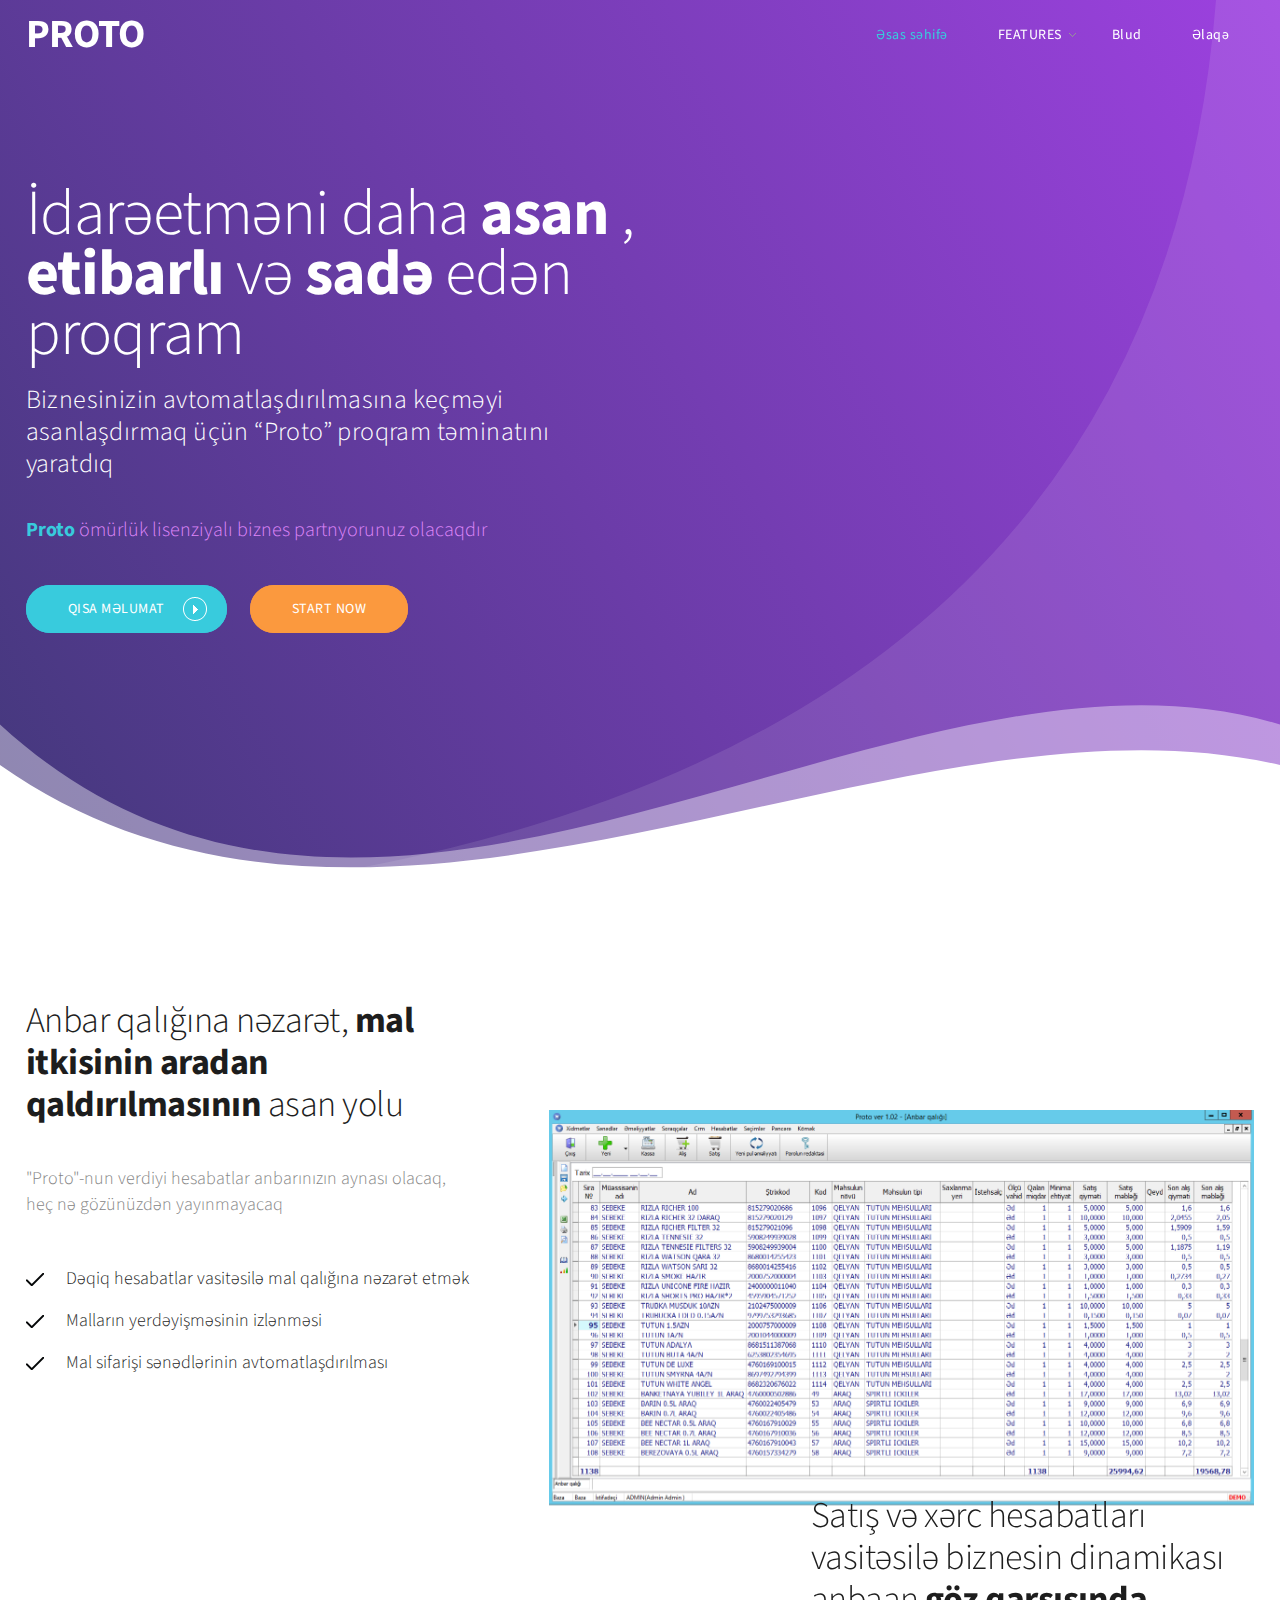
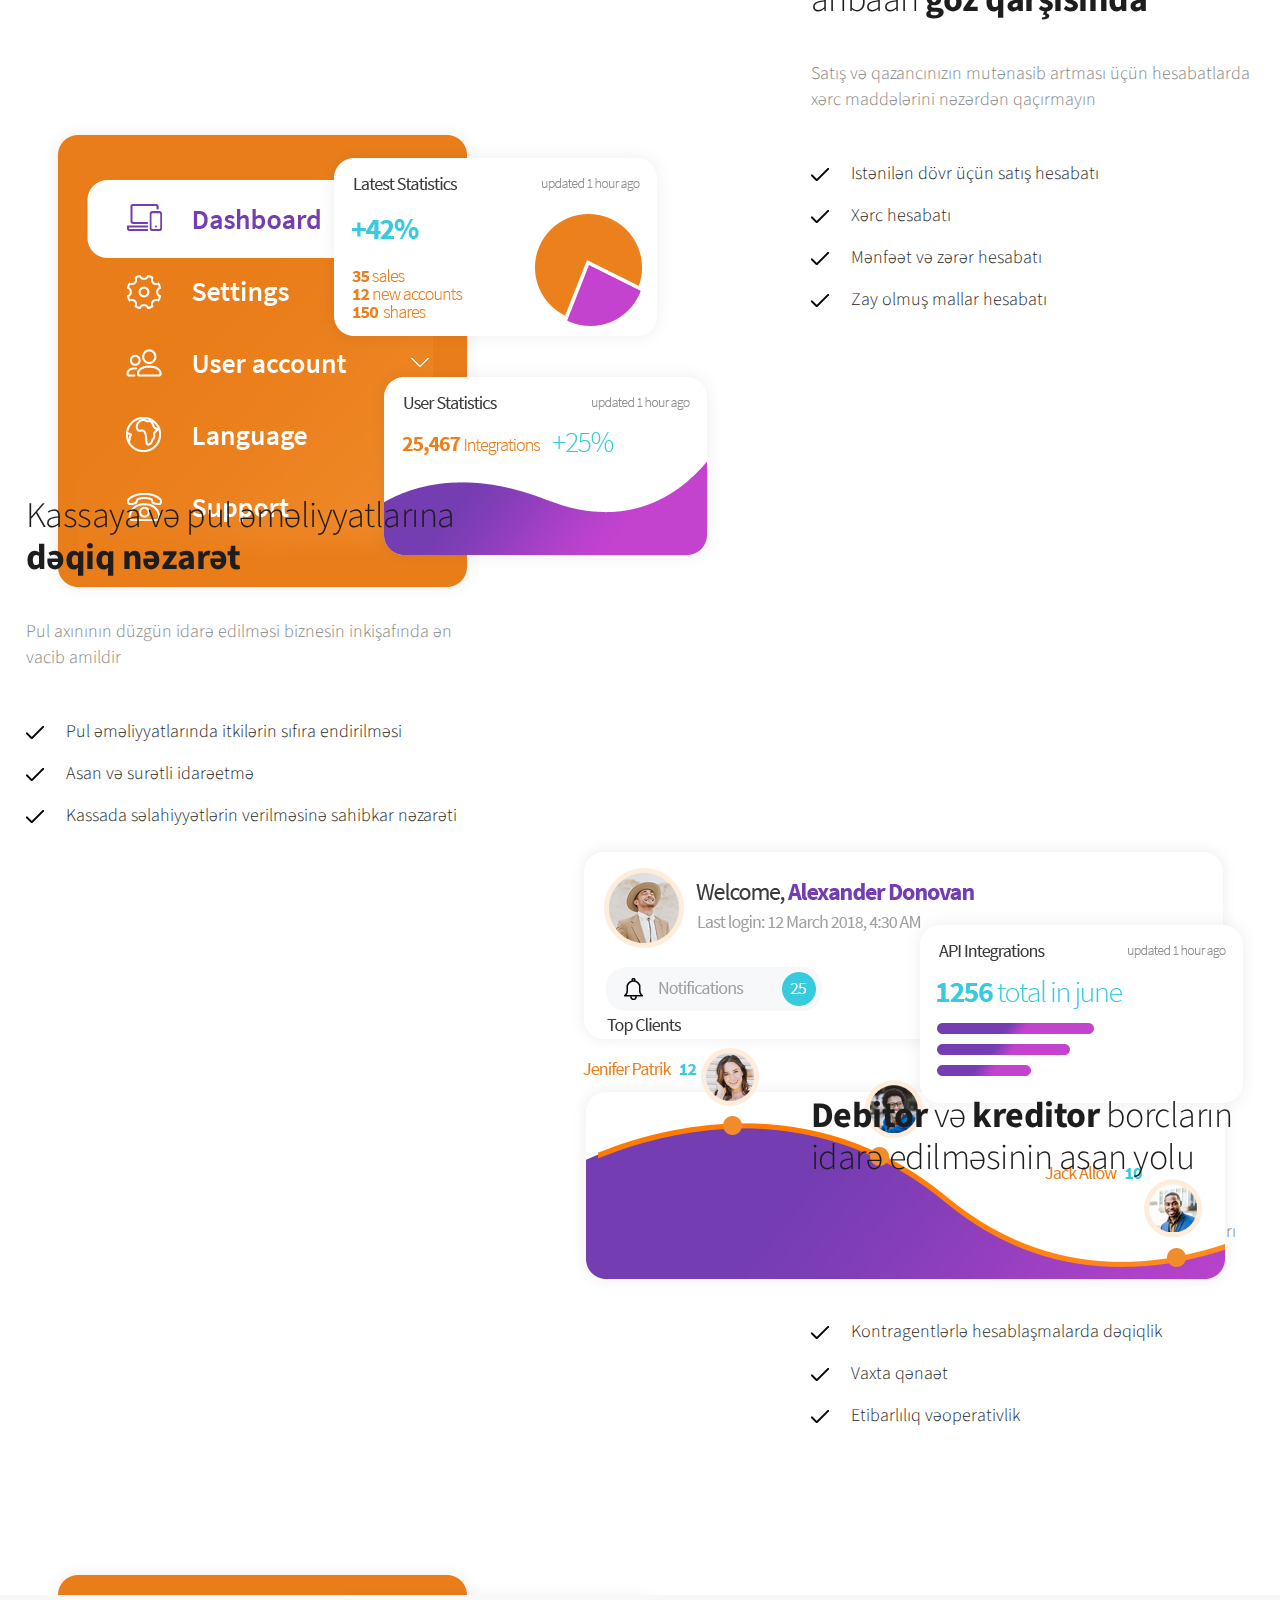
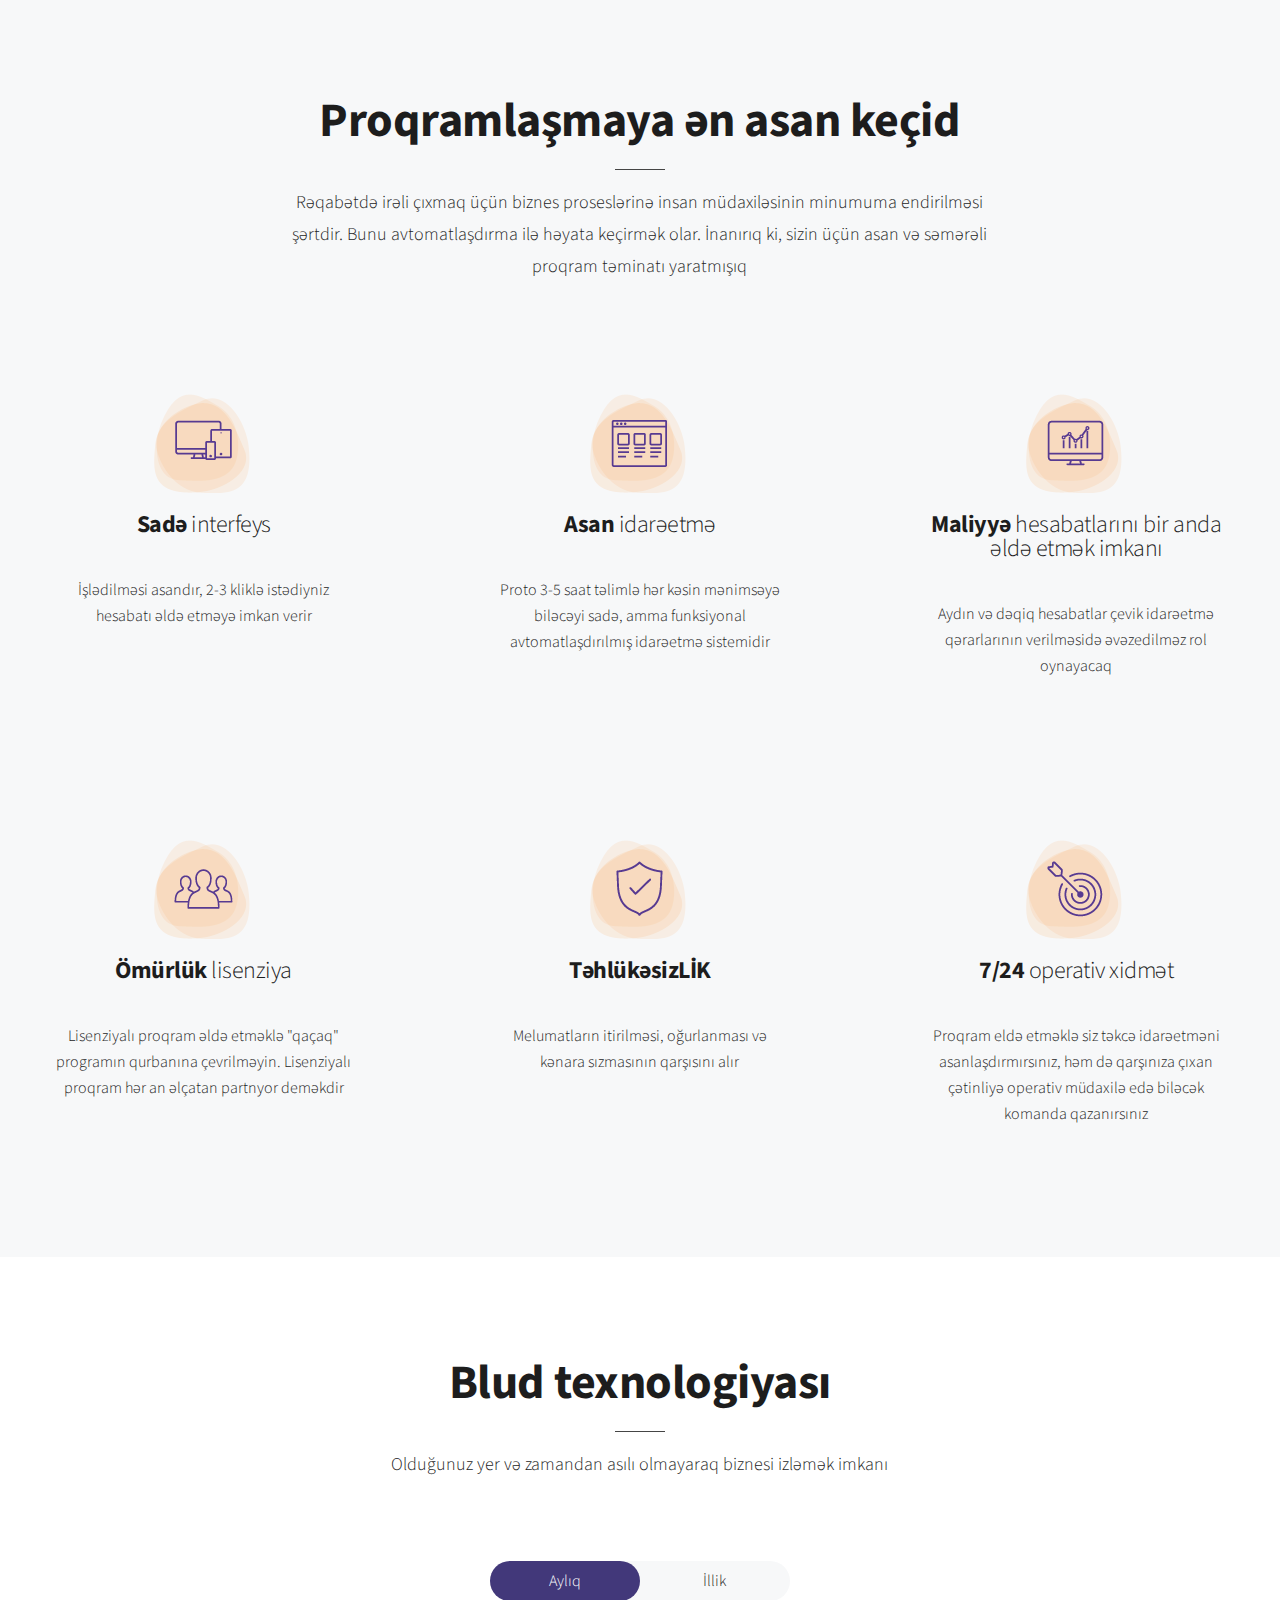
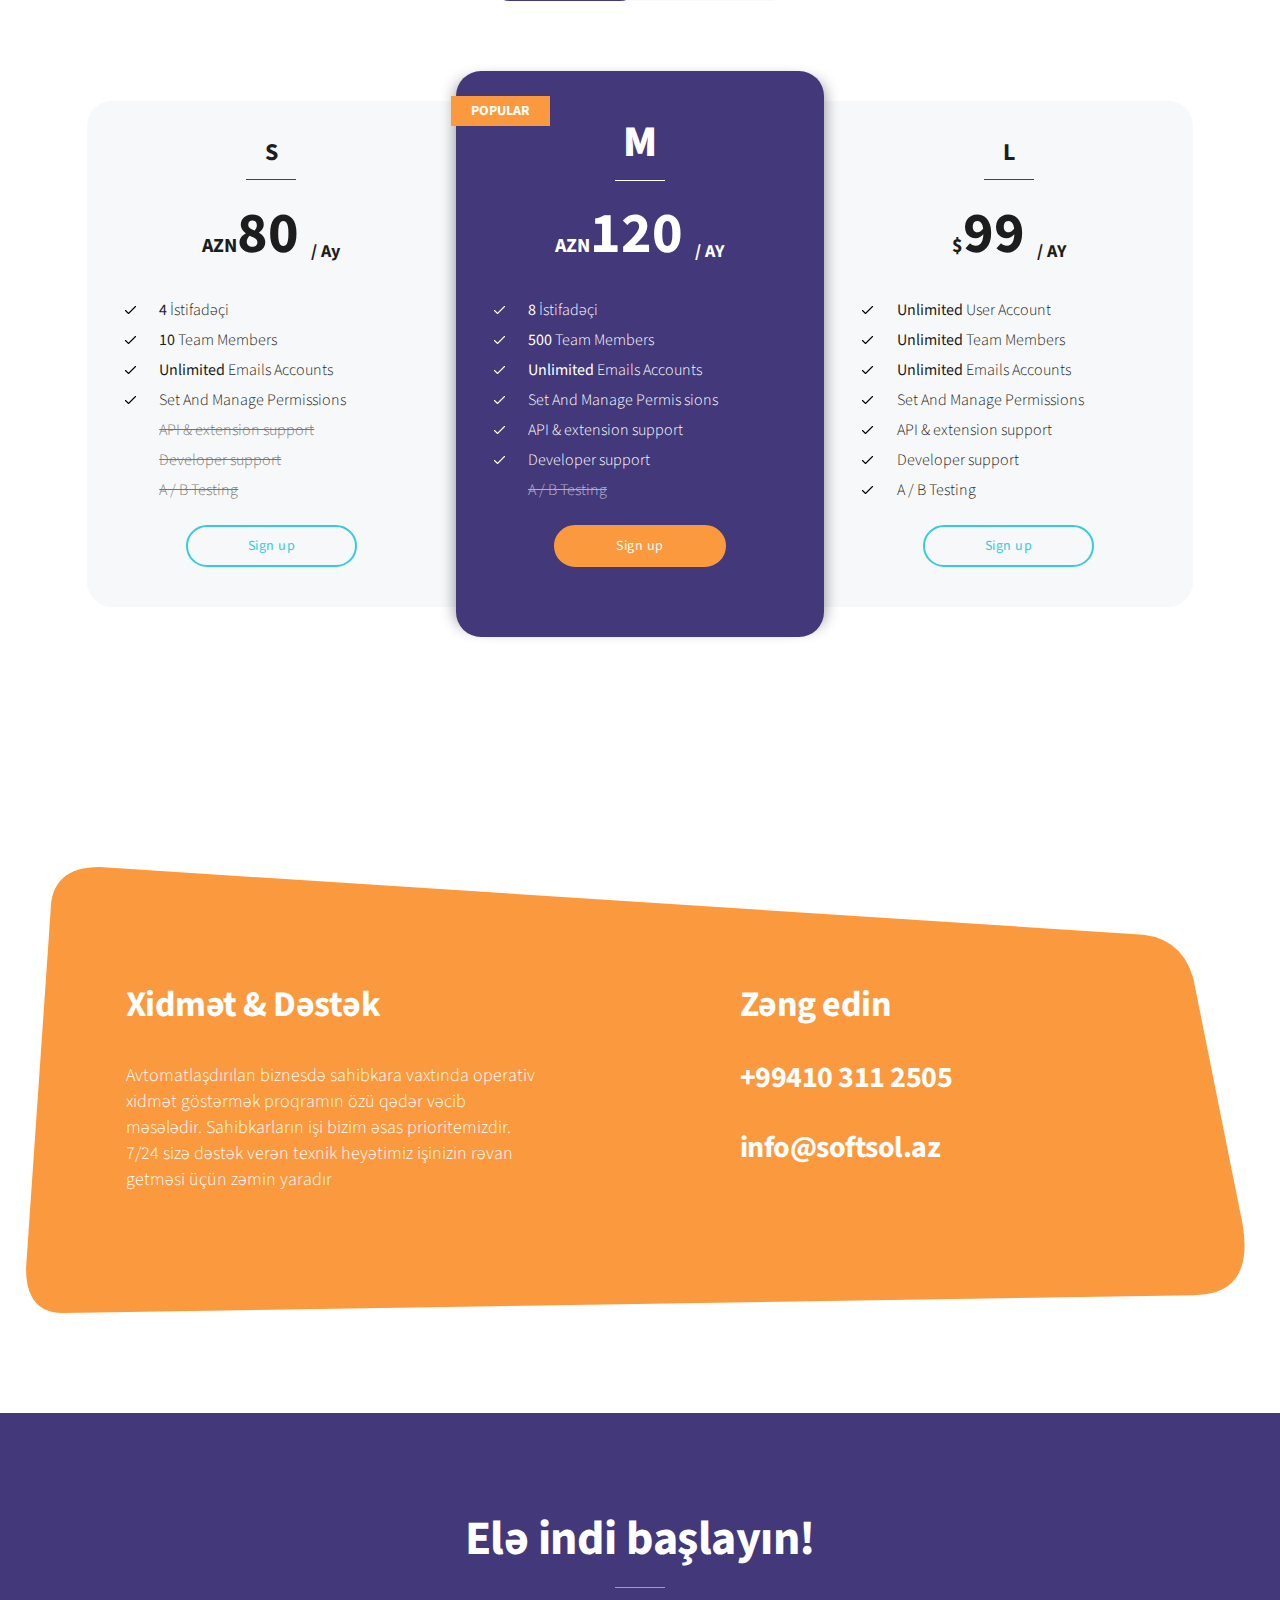
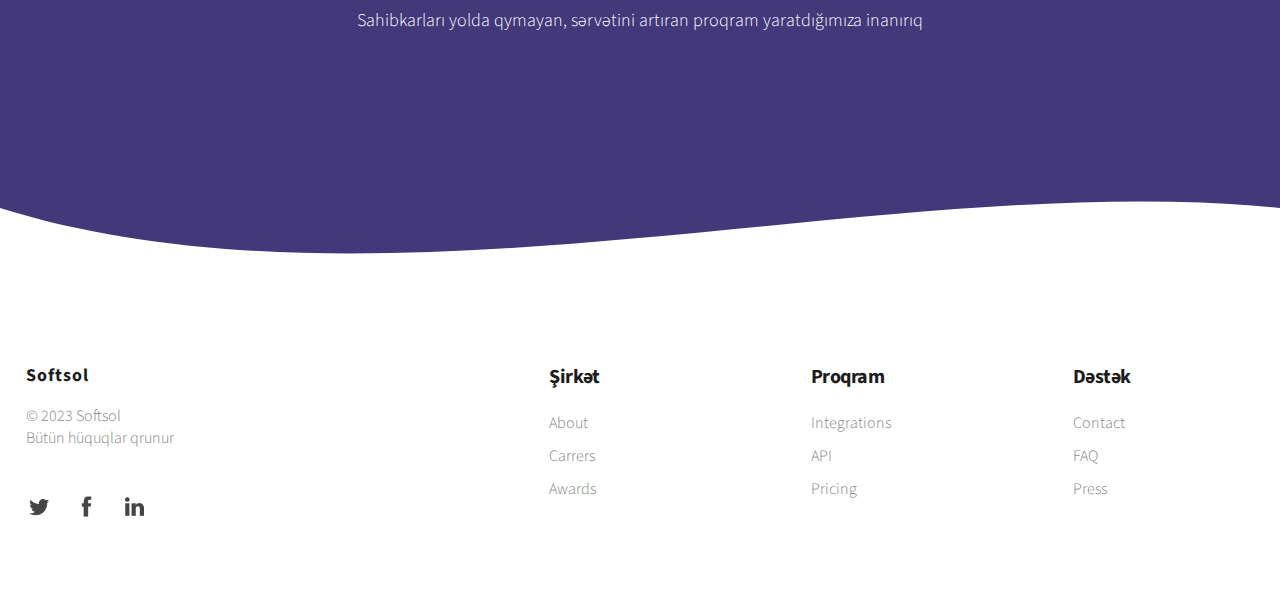
==== commit 16a116c8: "update content" ====
--- a/proto/index.html
+++ b/proto/index.html
@@ -40,8 +40,8 @@
 			<div class="section__content section__content--fluid-width section__content--intro">
 				<div class="intro">
 				    <div class="intro__content">
-					<div class="intro__title"> İdarəetməni daha <span>asan </span>, <span>etibarlı </span> və <span>sadə </span> edən program </div> <span></span>
-					<div class="intro__subtitle">Biznesinizin avtomatlaşdırılmasına keçməyi asanlaşdırmaq üçün “Proto” program təminatını yaratdıq</div>
+					<div class="intro__title"> İdarəetməni daha <span>asan </span>, <span>etibarlı </span> və <span>sadə </span> edən proqram </div> <span></span>
+					<div class="intro__subtitle">Biznesinizin avtomatlaşdırılmasına keçməyi asanlaşdırmaq üçün “Proto” proqram təminatını yaratdıq</div>
 					<div class="intro__description"> <span>Proto</span> ömürlük lisenziyalı biznes partnyorunuz olacaqdır</div>
 					<div class="intro__buttons intro__buttons--left">
 						<a href="index.html" class="btn btn--blue-bg btn--play modal-toggle" data-openpopup="animation">QISA MƏLUMAT</a>
@@ -119,11 +119,11 @@
 				<div class="grid grid--5col grid--about">
 				
 					<div class="grid__item grid__item--x2">
-						<h3 class="grid__title">Kassaya və pul əməliyyatlarına <span>dəqiq nəzarət</span>.</h3>
-						<p class="grid__text"></p>
+						<h3 class="grid__title">Kassaya və pul əməliyyatlarına <span>dəqiq nəzarət</span></h3>
+						<p class="grid__text">Pul axınının düzgün idarə edilməsi biznesin inkişafında ən vacib amildir</p>
 						<ul class="grid__list">
 							<li>Pul əməliyyatlarında itkilərin sıfıra endirilməsi </li> 
-							<li>Asan və suretli idarəetmə</li>
+							<li>Asan və surətli idarəetmə</li>
 							<li>Kassada səlahiyyətlərin verilməsinə sahibkar nəzarəti</li> 
 						</ul>
 						
@@ -143,7 +143,7 @@
 				
 					<div class="grid__item grid__item--x2 grid__item--floated-right">
 						<h3 class="grid__title"><span>Debitor </span> və <span> kreditor</span> borcların idarə edilməsinin asan yolu </h3>
-						<p class="grid__text">Responsive code that makes your landing page look good on all devices (desktops, tablets, and phones). Created with mobile specialists.</p>
+						<p class="grid__text">Sifarişlərin verilməsi və mal göndərənlərlə hesablaşmaları duzgün proqnoz etmək üçün hesabatlar</p>
 						<ul class="grid__list">
 							<li>Kontragentlərlə hesablaşmalarda dəqiqlik</li> 
 							<li>Vaxta qənaət</li> 
@@ -164,28 +164,28 @@
 	<section class="section section--features" id="features">
 
 			<div class="section__content section__content--fluid-width section__content--features">
-			        <h2 class="section__title section__title--centered">Features designed for you</h2>
+			        <h2 class="section__title section__title--centered">Proqramlaşmaya ən asan keçid</h2>
 				<div class="section__description section__description--centered">
-				We believe we have created the most efficient SaaS landing page for your users. Landing page with features that will convince you to use it for your SaaS business.
+				Rəqabətdə irəli çıxmaq üçün biznes proseslərinə insan müdaxiləsinin minumuma endirilməsi şərtdir. Bunu avtomatlaşdırma ilə həyata keçirmək olar. İnanırıq ki, sizin üçün asan və səmərəli proqram təminatı yaratmışıq
 				</div>
 				<div class="grid grid--3col grid--features">
 				
 					<div class="grid__item">
 						<div class="grid__icon"><img src="images/icons/icons-64-violet/responsive-64.png" alt="" title=""/></div>
 						<h3 class="grid__title">Sadə<span> interfeys</span> </h3>
-						<p class="grid__text">Responsive code that makes your landing page look good on all devices (desktops, tablets, and phones). Created with mobile specialists.</p>
+						<p class="grid__text">İşlədilməsi asandır, 2-3 kliklə istədiyniz hesabatı əldə etməyə imkan verir</p>
 					</div>
 					
 					<div class="grid__item">
 						<div class="grid__icon"><img src="images/icons/icons-64-violet/browser-64.png" alt="" title=""/></div>
 						<h3 class="grid__title"> Asan<span> idarəetmə</span></h3>
-						<p class="grid__text">A perfect structure created after we analized trends in SaaS landing page designs. Analysis made to the most popular SaaS businesses.</p>
+						<p class="grid__text">Proto 3-5 saat təlimlə hər kəsin mənimsəyə biləcəyi sadə, amma funksiyonal avtomatlaşdırılmış idarəetmə sistemidir</p>
 					</div>
 					
 					<div class="grid__item">
 						<div class="grid__icon"><img src="images/icons/icons-64-violet/desktop-chart-64.png" alt="" title=""/></div>
 						<h3 class="grid__title">Maliyyə <span>hesabatlarını bir anda əldə etmək imkanı</span>   </h3>
-						<p class="grid__text">Blocks, Elements and Modifiers. A smart HTML/CSS structure that can easely be reused. Layout driven by the purpose of modularity.</p>
+						<p class="grid__text">Aydın və dəqiq hesabatlar çevik idarəetmə qərarlarının verilməsidə əvəzedilməz rol oynayacaq</p>
 					</div>	
 
 				</div>
@@ -196,19 +196,19 @@
 					<div class="grid__item">
 						<div class="grid__icon"><img src="images/icons/icons-64-violet/users-64.png" alt="" title=""/></div>
 						<h3 class="grid__title">Ömürlük <span>lisenziya</span></h3>
-						<p class="grid__text">Easy to navigate. Made with user experience in mind, in order to provide the perfect landing page experience for your client.</p>
+						<p class="grid__text">Lisenziyalı proqram əldə etməklə "qaçaq" programın qurbanına çevrilməyin. Lisenziyalı proqram hər an əlçatan partnyor deməkdir </p>
 					</div>
 					
 					<div class="grid__item">
 						<div class="grid__icon"><img src="images/icons/icons-64-violet/security-64.png" alt="" title=""/></div>
-						<h3 class="grid__title">Təhlükəsiz <span></span></h3>
-						<p class="grid__text">A perfect structure created after we analized trends in SaaS landing page designs. Analysis made to the most popular SaaS businesses.</p>
+						<h3 class="grid__title">TəhlükəsizLİK <span></span></h3>
+						<p class="grid__text">Melumatların itirilməsi, oğurlanması və kənara sızmasının qarşısını alır</p>
 					</div>
 					
 					<div class="grid__item">
 						<div class="grid__icon"><img src="images/icons/icons-64-violet/target-64.png" alt="" title=""/></div>
 						<h3 class="grid__title">7/24 <span>operativ xidmət</span></h3>
-						<p class="grid__text">Program eldə etməklə siz təkcə idarəetməni asanlaşdırmırsınız, həm də qarşınıza çıxan çətinliyə operativ müdaxilə edə biləcək komanda qazanırsınız</p>
+						<p class="grid__text">Proqram eldə etməklə siz təkcə idarəetməni asanlaşdırmırsınız, həm də qarşınıza çıxan çətinliyə operativ müdaxilə edə biləcək komanda qazanırsınız</p>
 					</div>
 
 				</div>
@@ -311,7 +311,8 @@
 					<div class="grid__item grid__item--padding">
 						
 						<h3 class="grid__title">Xidmət &amp; Dəstək</h3>
-						<p class="grid__text">Your issue is our main priority. Our 24/7 support team is here to help you and make sure our product is up to date. Have a presale question about our products and features? Or looking for a refund? We would love to hear what you concern is. Online awards and publications. Get our media resources and learn about our company information.</p>
+						<p class="grid__text">Avtomatlaşdırılan biznesdə sahibkara vaxtında operativ xidmət göstərmək proqramın özü qədər vəcib məsələdir. 
+						Sahibkarların işi bizim əsas prioritemizdir. 7/24 sizə dəstək verən texnik heyətimiz işinizin rəvan getməsi üçün zəmin yaradır</p>
 					</div>
 					<div class="grid__item grid__item--padding">
 
@@ -364,7 +365,7 @@
 			<div class="section__content section__content--fluid-width section__content--padding section__content--cta">
 			        <h2 class="section__title section__title--centered section__title--cta">Elə indi başlayın!</h2>
 				<div class="section__description section__description--centered section__description--cta">
-				We believe we have created the most efficient SaaS landing page for your users. Landing page with features that will convince you to use it for your SaaS business.
+				Sahibkarları yolda qymayan, sərvətini artıran proqram yaratdığımıza inanırıq
 				</div>
 				<!-- <div class="intro__buttons intro__buttons--centered">
 				<a href="index.html" class="btn btn--orange-bg">CREATE AN ACCOUNT</a>
@@ -399,7 +400,7 @@
 						</ul>
 					</div>
 					<div class="grid__item">
-						<h3 class="grid__title grid__title--footer">Program</h3>
+						<h3 class="grid__title grid__title--footer">Proqram</h3>
 						<ul class="grid__list grid__list--fmenu">
 	
 								<li><a href="#">Integrations</a></li>
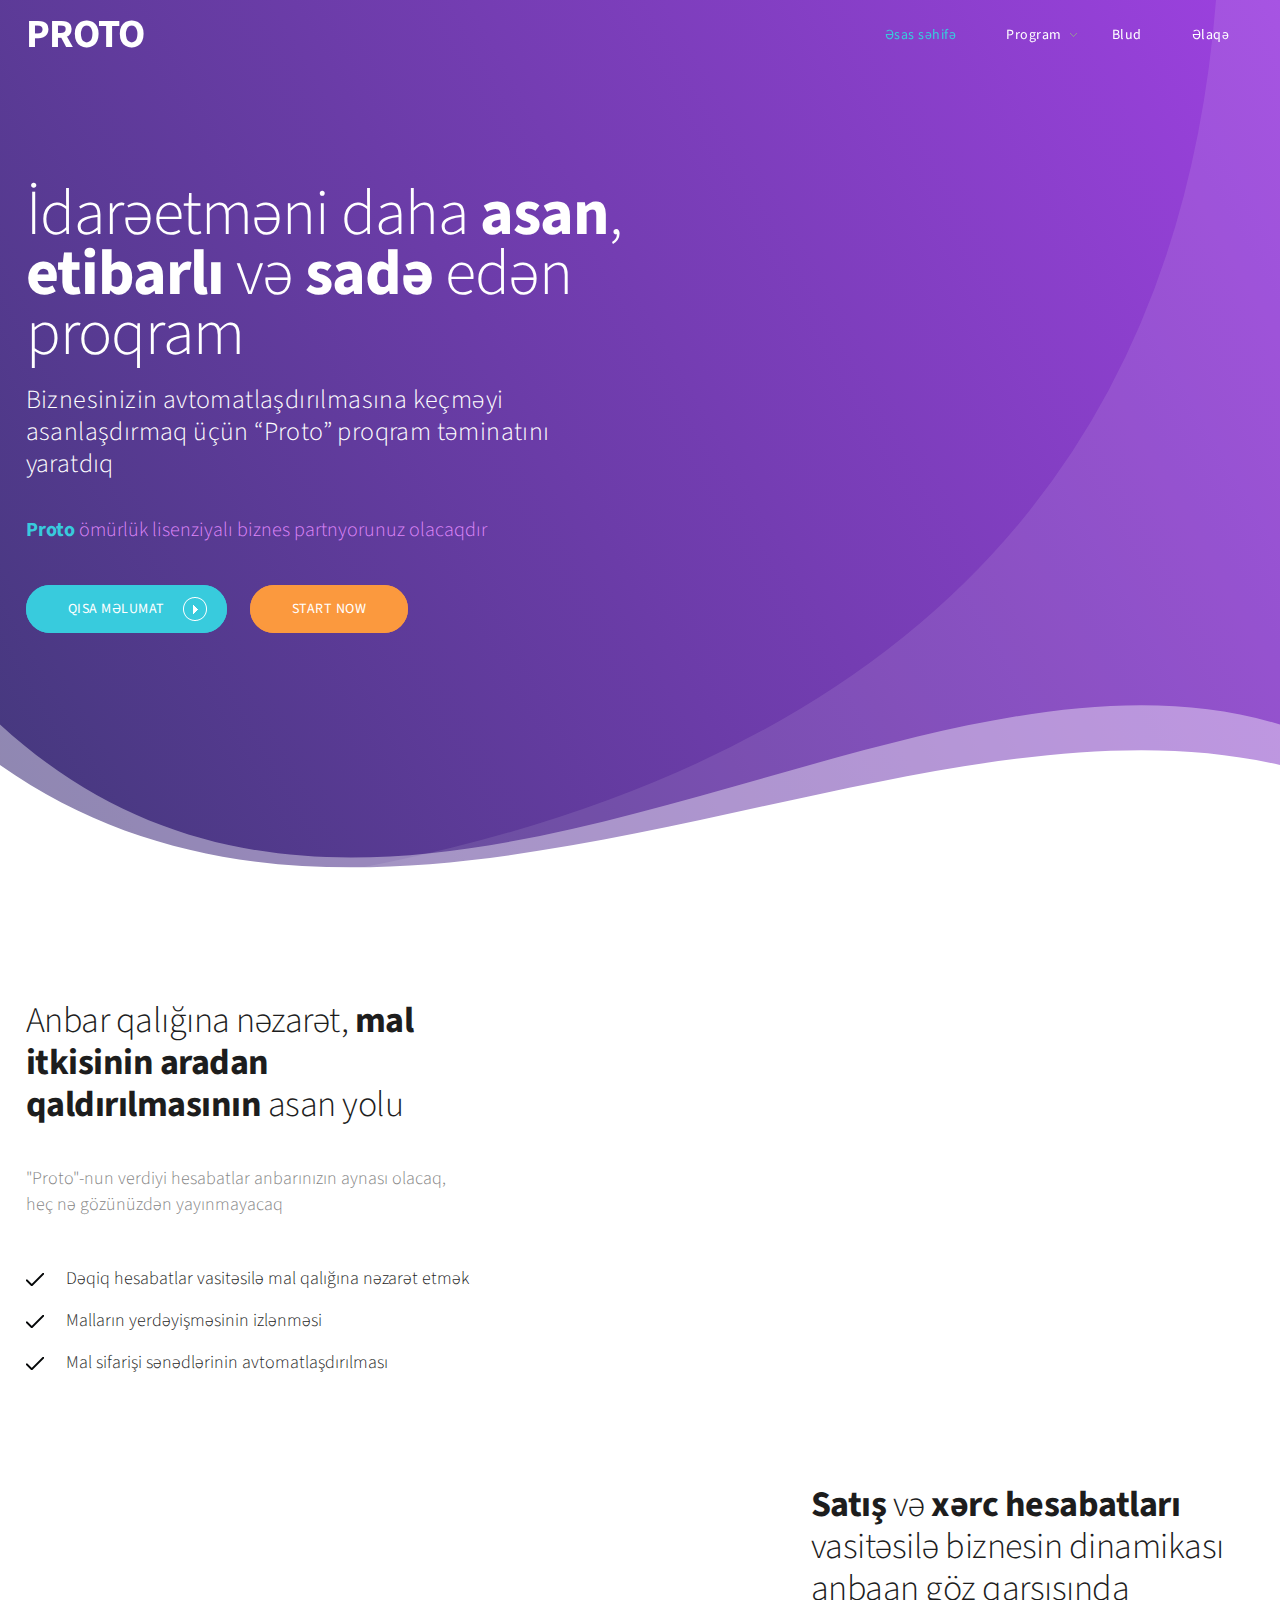
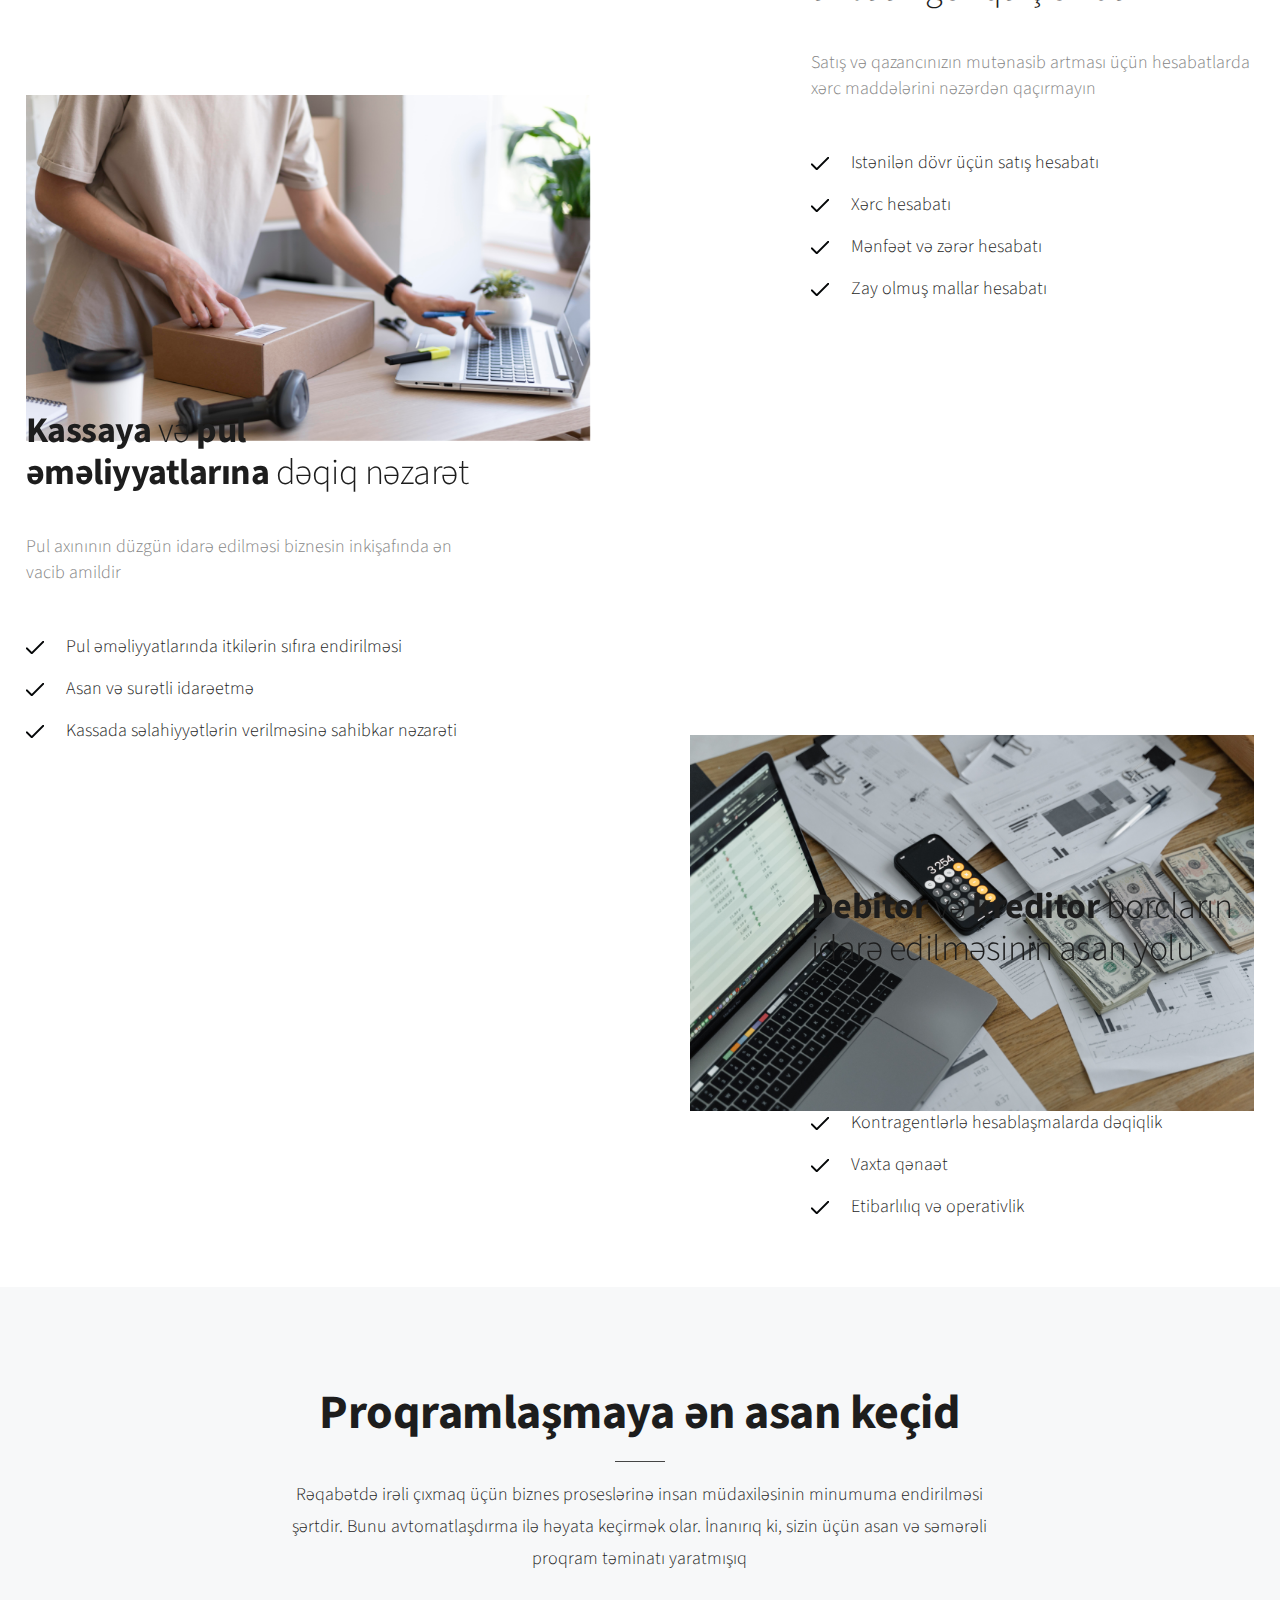
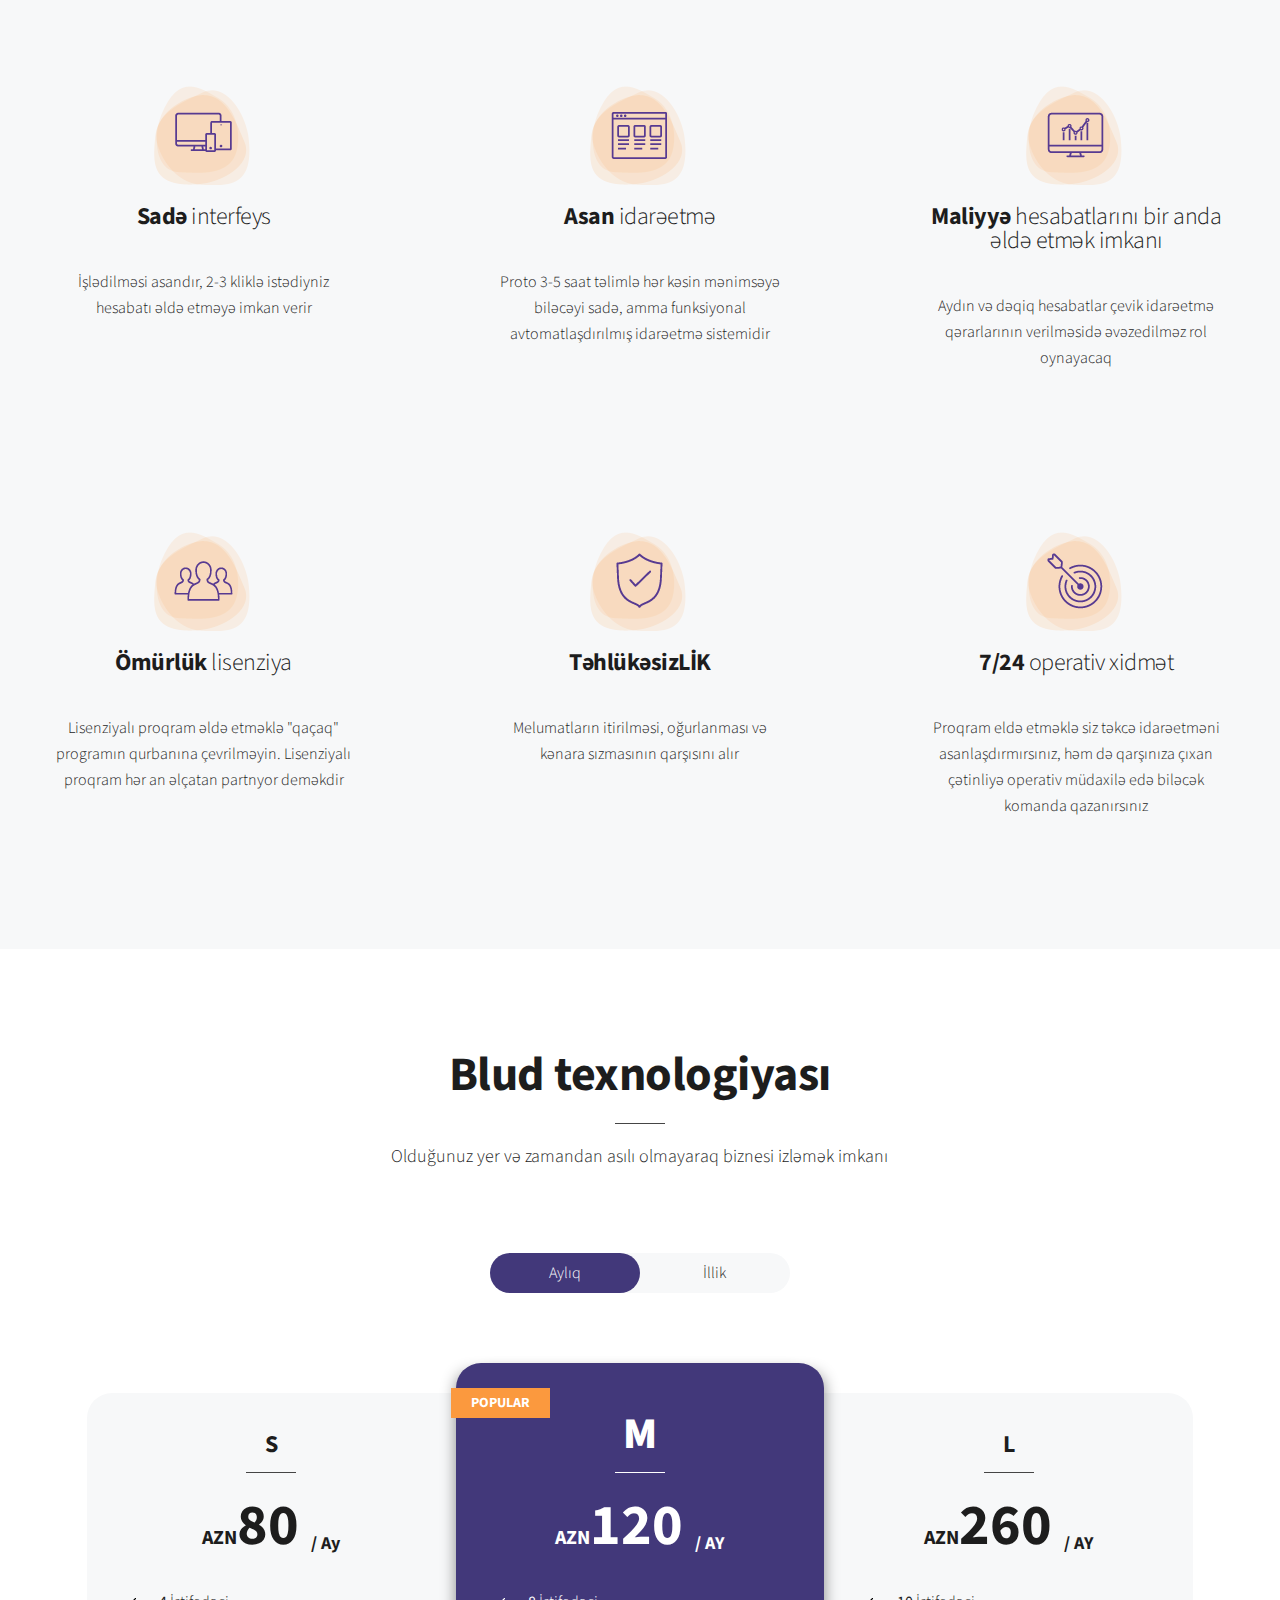
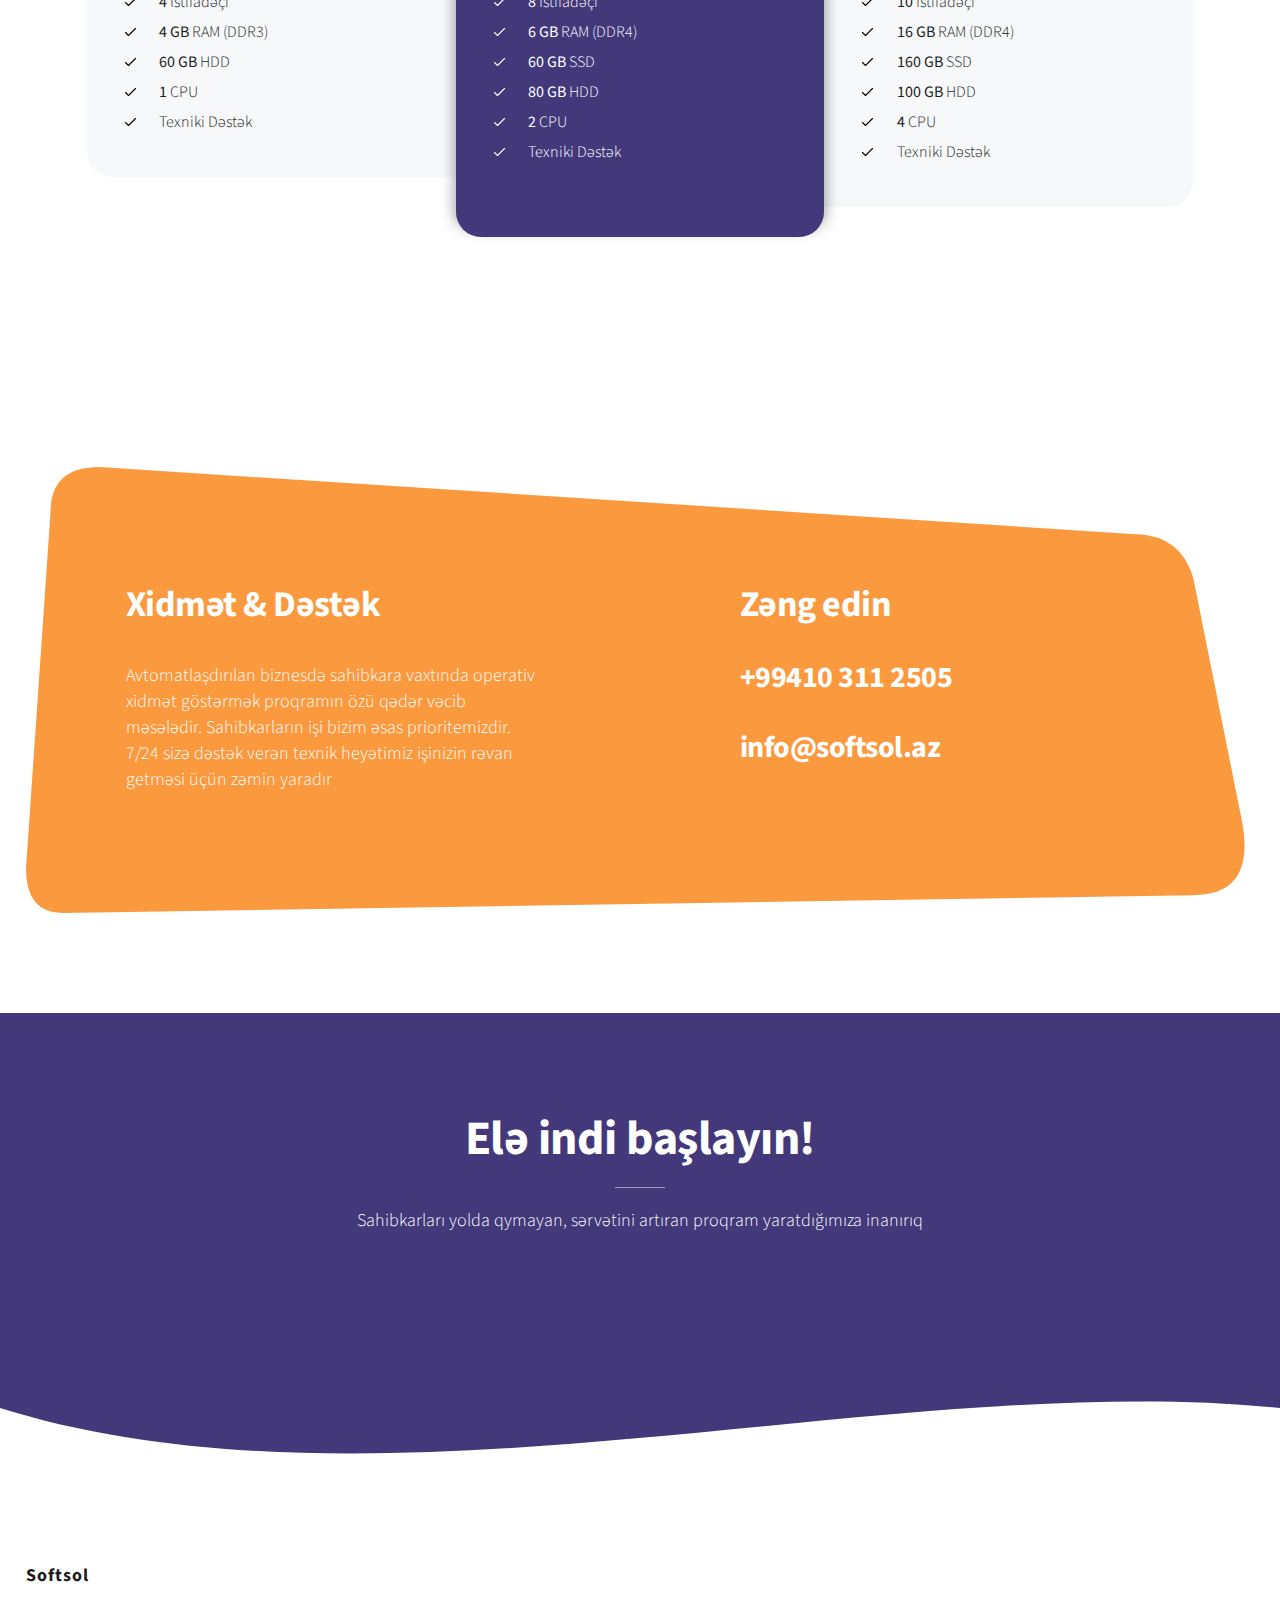
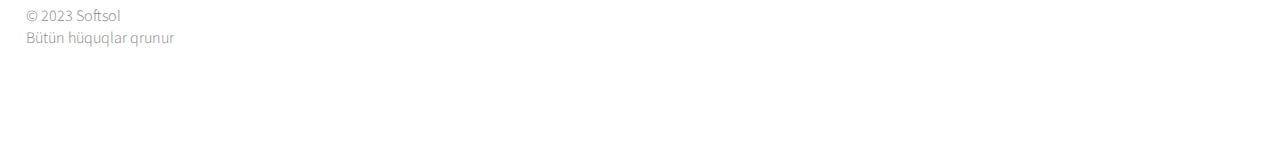
==== commit 97198404: "tewset" ====
--- a/proto/index.html
+++ b/proto/index.html
@@ -3,8 +3,8 @@
 <meta http-equiv="Content-Type" content="text/html; charset=utf-8" />
 <meta name="viewport" content="width=device-width; initial-scale=1; maximum-scale=1" />
 <meta name="author" content="SmartTemplates" />
-<meta name="description" content="landing page template for saas companies" />
-<meta name="keywords" content="landing page template, saas landing page template, saas website template, one page saas template" />
+<meta name="description" content="Proto barkod program teminati" />
+<meta name="keywords" content="barkod programi,anbar satis, market programi,suretli satis" />
 <title>Proto | Anbar və ticarət</title>
 <link rel="stylesheet" href="css/swiper.css">
 <link rel="stylesheet" href="style.css">
@@ -17,18 +17,18 @@
 			<nav class="header__menu">                                                                   
 				<ul>
 					<li><a class="selected header-link" href="#intro">Əsas səhifə</a></li>
-					<li class="menu-item-has-children"><a href="#features" class="header-link">FEATURES</a>
+					<li class="menu-item-has-children"><a href="#features" class="header-link">Program</a>
 						<ul class="sub-menu">
 							<li><a href="#about" class="header-link">Anbar qalığı</a></li>
 							<li><a href="#about2" class="header-link">Gəlir hesabatı</a></li>
-							<li><a href="#support" class="header-link">Debitor və kreditor</a></li>
+							<li><a href="#about3" class="header-link">Debitor və kreditor</a></li>
 						</ul>
 					</li>
 					<li><a href="#pricing" class="header-link">Blud</a></li>
 					<li><a href="#support" class="header-link">Əlaqə</a></li>
 					<!-- 
 						<li class="header__btn header__btn--login modal-toggle" data-openpopup="signuplogin" data-popup="login"><a href="#">LOGIN</a></li>
-						<li class="header__btn header__btn--signup modal-toggle" data-openpopup="signuplogin" data-popup="signup"><a href="#">GET STARTED</a></li>
+						<li class="header__btn hedesktop-frame-about-3.pngader__btn--signup modal-toggle" data-openpopup="signuplogin" data-popup="signup"><a href="#">GET STARTED</a></li>
 					-->	
 				</ul>
 			</nav> 
@@ -40,7 +40,7 @@
 			<div class="section__content section__content--fluid-width section__content--intro">
 				<div class="intro">
 				    <div class="intro__content">
-					<div class="intro__title"> İdarəetməni daha <span>asan </span>, <span>etibarlı </span> və <span>sadə </span> edən proqram </div> <span></span>
+					<div class="intro__title"> İdarəetməni daha <span>asan</span>, <span>etibarlı </span> və <span>sadə </span> edən proqram </div> <span></span>
 					<div class="intro__subtitle">Biznesinizin avtomatlaşdırılmasına keçməyi asanlaşdırmaq üçün “Proto” proqram təminatını yaratdıq</div>
 					<div class="intro__description"> <span>Proto</span> ömürlük lisenziyalı biznes partnyorunuz olacaqdır</div>
 					<div class="intro__buttons intro__buttons--left">
@@ -51,7 +51,7 @@
 				</div>
 			</div>
 			<div class="intro-animation">
-				<img src="images/intro-animation.png" alt="" title=""/>
+				<img src="images/intro-animation.jpg" alt="" title=""/>
 			</div>
 			<svg class="svg-intro-bottom" xmlns="http://www.w3.org/2000/svg" viewBox="0 0 100 100" preserveAspectRatio="none">
 				<path d="M0,70 C30,130 70,50 100,70 L100,100 0,100 Z" fill="#ffffff"/>
@@ -81,20 +81,20 @@
 						
 					</div>
 					<div class="grid__item grid__item--x3">
-						<div class="grid__image grid__image--right" data-paroller-factor="0.2" data-paroller-type="foreground" data-paroller-direction="vertical"><img src="images/desktop-frame-about.png" alt="" title=""/></div>
+						<div class="grid__image grid__image--right" data-paroller-factor="0.2" data-paroller-type="foreground" data-paroller-direction="vertical"><img src="images/desktop-frame-about.jpg" alt="" title=""/></div>
 					</div>
 				</div>
 			</div>
 		
 	</section>
 	<!-- Section -- about -->
-	<section class="section section--about">
+	<section class="section section--about" id="about2">
 
 			<div class="section__content section__content--fluid-width section__content--about">
 				<div class="grid grid--5col grid--about">
 				
 					<div class="grid__item grid__item--x2 grid__item--floated-right">
-						<h3 class="grid__title">Satış və xərc hesabatları vasitəsilə biznesin dinamikası anbaan   <span>göz qarşısında</span></h3>
+						<h3 class="grid__title"><span>Satış </span>və <span>xərc hesabatları </span> vasitəsilə biznesin dinamikası anbaan   göz qarşısında</h3>
 						<p class="grid__text">Satış və qazancınızın mutənasib artması üçün hesabatlarda xərc maddələrini nəzərdən qaçırmayın</p>
 						<ul class="grid__list">
 							<li>Istənilən dövr üçün satış hesabatı</li> 
@@ -105,7 +105,7 @@
 						
 					</div>
 					<div class="grid__item grid__item--x3">
-						<div class="grid__image grid__image--left" data-paroller-factor="0.2" data-paroller-type="foreground" data-paroller-direction="vertical"><img src="images/desktop-frame-about-2.png" alt="" title=""/></div>
+						<div class="grid__image grid__image--left" data-paroller-factor="0.2" data-paroller-type="foreground" data-paroller-direction="vertical"><img src="images/desktop-frame-about-2.jpg" alt="" title=""/></div>
 					</div>
 
 				</div>
@@ -113,13 +113,13 @@
 		
 	</section>
 	<!-- Section -- about -->
-	<section class="section section--about" id="about2">
+	<section class="section section--about" >
 
 			<div class="section__content section__content--fluid-width section__content--about">
 				<div class="grid grid--5col grid--about">
 				
 					<div class="grid__item grid__item--x2">
-						<h3 class="grid__title">Kassaya və pul əməliyyatlarına <span>dəqiq nəzarət</span></h3>
+						<h3 class="grid__title"><span>Kassaya</span> və<span> pul əməliyyatlarına</span> dəqiq nəzarət</h3>
 						<p class="grid__text">Pul axınının düzgün idarə edilməsi biznesin inkişafında ən vacib amildir</p>
 						<ul class="grid__list">
 							<li>Pul əməliyyatlarında itkilərin sıfıra endirilməsi </li> 
@@ -129,14 +129,14 @@
 						
 					</div>
 					<div class="grid__item grid__item--x3">
-						<div class="grid__image grid__image--right" data-paroller-factor="0.2" data-paroller-type="foreground" data-paroller-direction="vertical"><img src="images/desktop-frame-about-3.png" alt="" title=""/></div>
+						<div class="grid__image grid__image--right" data-paroller-factor="0.2" data-paroller-type="foreground" data-paroller-direction="vertical"><img src="images/desktop-frame-about-3.jpg" alt="" title=""/></div>
 					</div>
 				</div>
 			</div>
 		
 	</section>
 
-	<section class="section section--about">
+	<section class="section section--about" id="about3">
 
 			<div class="section__content section__content--fluid-width section__content--about">
 				<div class="grid grid--5col grid--about">
@@ -147,12 +147,12 @@
 						<ul class="grid__list">
 							<li>Kontragentlərlə hesablaşmalarda dəqiqlik</li> 
 							<li>Vaxta qənaət</li> 
-							<li>Etibarlılıq vəoperativlik</li> 
+							<li>Etibarlılıq və operativlik</li> 
 						</ul>
 						
 					</div>
 					<div class="grid__item grid__item--x3">
-						<div class="grid__image grid__image--left" data-paroller-factor="0.2" data-paroller-type="foreground" data-paroller-direction="vertical"><img src="images/desktop-frame-about-2.png" alt="" title=""/></div>
+						<div class="grid__image grid__image--left" data-paroller-factor="0.2" data-paroller-type="foreground" data-paroller-direction="vertical"><img src="images/desktop-frame-about-8.jpg" alt="" title=""/></div>
 					</div>
 
 				</div>
@@ -248,14 +248,16 @@
 							</div>	
 							<ul class="pricing__list">
 								<li><b>4</b> İstifadəçi</li>
-								<li><b>10</b> Team Members</li>
-								<li><b>Unlimited</b> Emails Accounts</li>	
-								<li>Set And Manage Permissions</li>
-								<li class="disabled">API &amp; extension support</li>	
+								<li><b>4 GB</b> RAM (DDR3)</li>
+								<li><b>60 GB</b> HDD</li>
+								<li><b>1</b> CPU</li>	
+								<li>Texniki Dəstək</li>
+								
+							<!-- 	<li class="disabled">API &amp; extension support</li>	
 								<li class="disabled">Developer support</li>
-					 			<li class="disabled">A / B Testing</li>			
+					 			<li class="disabled">A / B Testing</li>	 -->		
 							</ul> 
-							<a class="pricing__signup" href="#">Sign up</a>
+							<!-- <a class="pricing__signup" href="#">Sign up</a> -->
 						</div>
 						<div class="pricing__plan pricing__plan--popular">
 						         <div class="pricing__badge-bg"></div>
@@ -267,32 +269,33 @@
 							</div>
 							<ul class="pricing__list">
 								<li><b>8</b> İstifadəçi</li>
-								<li><b>500</b> Team Members</li>
-								<li><b>Unlimited</b> Emails Accounts</li>	
-								<li>Set And Manage Permis sions</li>
-								<li>API &amp; extension support</li>	
+								<li><b>6 GB</b> RAM (DDR4)</li>
+								<li><b>60 GB</b> SSD</li>	
+								<li><b>80 GB</b> HDD</li>	
+								<li><b>2</b> CPU</li>								
+								<li>Texniki Dəstək</li>
+								<!-- <li>API &amp; extension support</li>	
 								<li>Developer support</li>
-					 			<li class="disabled">A / B Testing</li>		
+					 			<li class="disabled">A / B Testing</li>	 -->	
 							</ul> 
-							<a class="pricing__signup" href="#">Sign up</a>
+							<!-- <a class="pricing__signup" href="#">Sign up</a> -->
 						</div>
 						<div class="pricing__plan">
 							<h3 class="pricing__title">L</h3>       
 							<div class="pricing__values">
-								<div class="pricing__value pricing__value--show"><span>$</span>99 <b>/ AY</b></div>
-								<div class="pricing__value pricing__value--hide pricing__value--hidden"><span>AZN</span>  <b>/ İl </b></div>
+								<div class="pricing__value pricing__value--show"><span>AZN</span>260 <b>/ AY</b></div>
+								<div class="pricing__value pricing__value--hide pricing__value--hidden"><span>AZN</span>3000 <b>/ İl </b></div>
 							</div>
 							<ul class="pricing__list">
-								<li><b>Unlimited</b> User Account</li>
-								<li><b>Unlimited</b> Team Members</li>
-								<li><b>Unlimited</b> Emails Accounts</li>	
-								<li>Set And Manage Permissions</li>
-								<li>API &amp; extension support</li>	
-								<li>Developer support</li>
-					 			<li>A / B Testing</li>
+								<li><b>10</b> İstifadəçi</li>
+								<li><b>16 GB</b> RAM (DDR4)</li>
+								<li><b>160 GB</b> SSD</li>	
+								<li><b>100 GB</b> HDD</li>	
+								<li><b>4</b> CPU</li>								
+								<li>Texniki Dəstək</li>
 			
 							</ul> 
-							<a class="pricing__signup" href="#">Sign up</a>
+							<!-- <a class="pricing__signup" href="#">Sign up</a> -->
 						</div> 	
 					</div>
 				
@@ -305,7 +308,7 @@
 	
 	
 	<!-- Section -->
-	<section class="section" id="support">
+	<section class="section" >
 			<div class="section__content section__content--fluid-width section__content--padding">	
 				<div class="grid grid--2col grid--support">
 					<div class="grid__item grid__item--padding">
@@ -385,37 +388,37 @@
 					<div class="grid__item grid__item--x2">
 						<h3 class="grid__title grid__title--footer-logo">Softsol</h3>
 						<p class="grid__text grid__text--copyright"> &copy; 2023 Softsol  <br />Bütün hüquqlar qrunur</p>
-						<ul class="grid__list grid__list--sicons">
+						<!-- <ul class="grid__list grid__list--sicons">
 								<li><a href="#"><img src="images/social/black/twitter.png" alt="" title=""/></a></li>
 								<li><a href="#"><img src="images/social/black/facebook.png" alt="" title=""/></a></li>
 								<li><a href="#"><img src="images/social/black/linkedin.png" alt="" title=""/></a></li>
-						</ul>
-					</div>
-					<div class="grid__item">
-						<h3 class="grid__title grid__title--footer">Şirkət</h3>
-						<ul class="grid__list grid__list--fmenu">
+						</ul> -->
+					</div>
+					<div class="grid__item">
+						<!-- <h3 class="grid__title grid__title--footer">Şirkət</h3> -->
+						<!-- <ul class="grid__list grid__list--fmenu">
 								<li><a href="#">About</a></li>
 								<li><a href="#">Carrers</a></li>
 								<li><a href="#">Awards</a></li>
-						</ul>
-					</div>
-					<div class="grid__item">
-						<h3 class="grid__title grid__title--footer">Proqram</h3>
-						<ul class="grid__list grid__list--fmenu">
+						</ul> -->
+					</div>
+					<div class="grid__item">
+						<!-- <h3 class="grid__title grid__title--footer">Proqram</h3> -->
+						<!-- <ul class="grid__list grid__list--fmenu">
 	
 								<li><a href="#">Integrations</a></li>
 								<li><a href="#">API</a></li>
 								<li><a href="#">Pricing</a></li>
-						</ul>
-					</div>
-					<div class="grid__item">
-						<h3 class="grid__title grid__title--footer">Dəstək</h3>
-						<ul class="grid__list grid__list--fmenu">
+						</ul> -->
+					</div>
+					<div class="grid__item">
+						<!-- <h3 class="grid__title grid__title--footer">Dəstək</h3> -->
+						<!-- <ul class="grid__list grid__list--fmenu">
 								<li><a href="#">Contact</a></li>
 								<li><a href="#">FAQ</a></li>
 								<li><a href="#">Press</a></li>
 								
-						</ul>
+						</ul> -->
 					</div>
 					
 				</div>
--- a/proto/style.css
+++ b/proto/style.css
@@ -699,7 +699,7 @@
 }
 .grid__image img{
 	display:block;
-	max-width:100%;
+	max-width:80%;
 }
 .grid__image--right img{
 	float:right;
